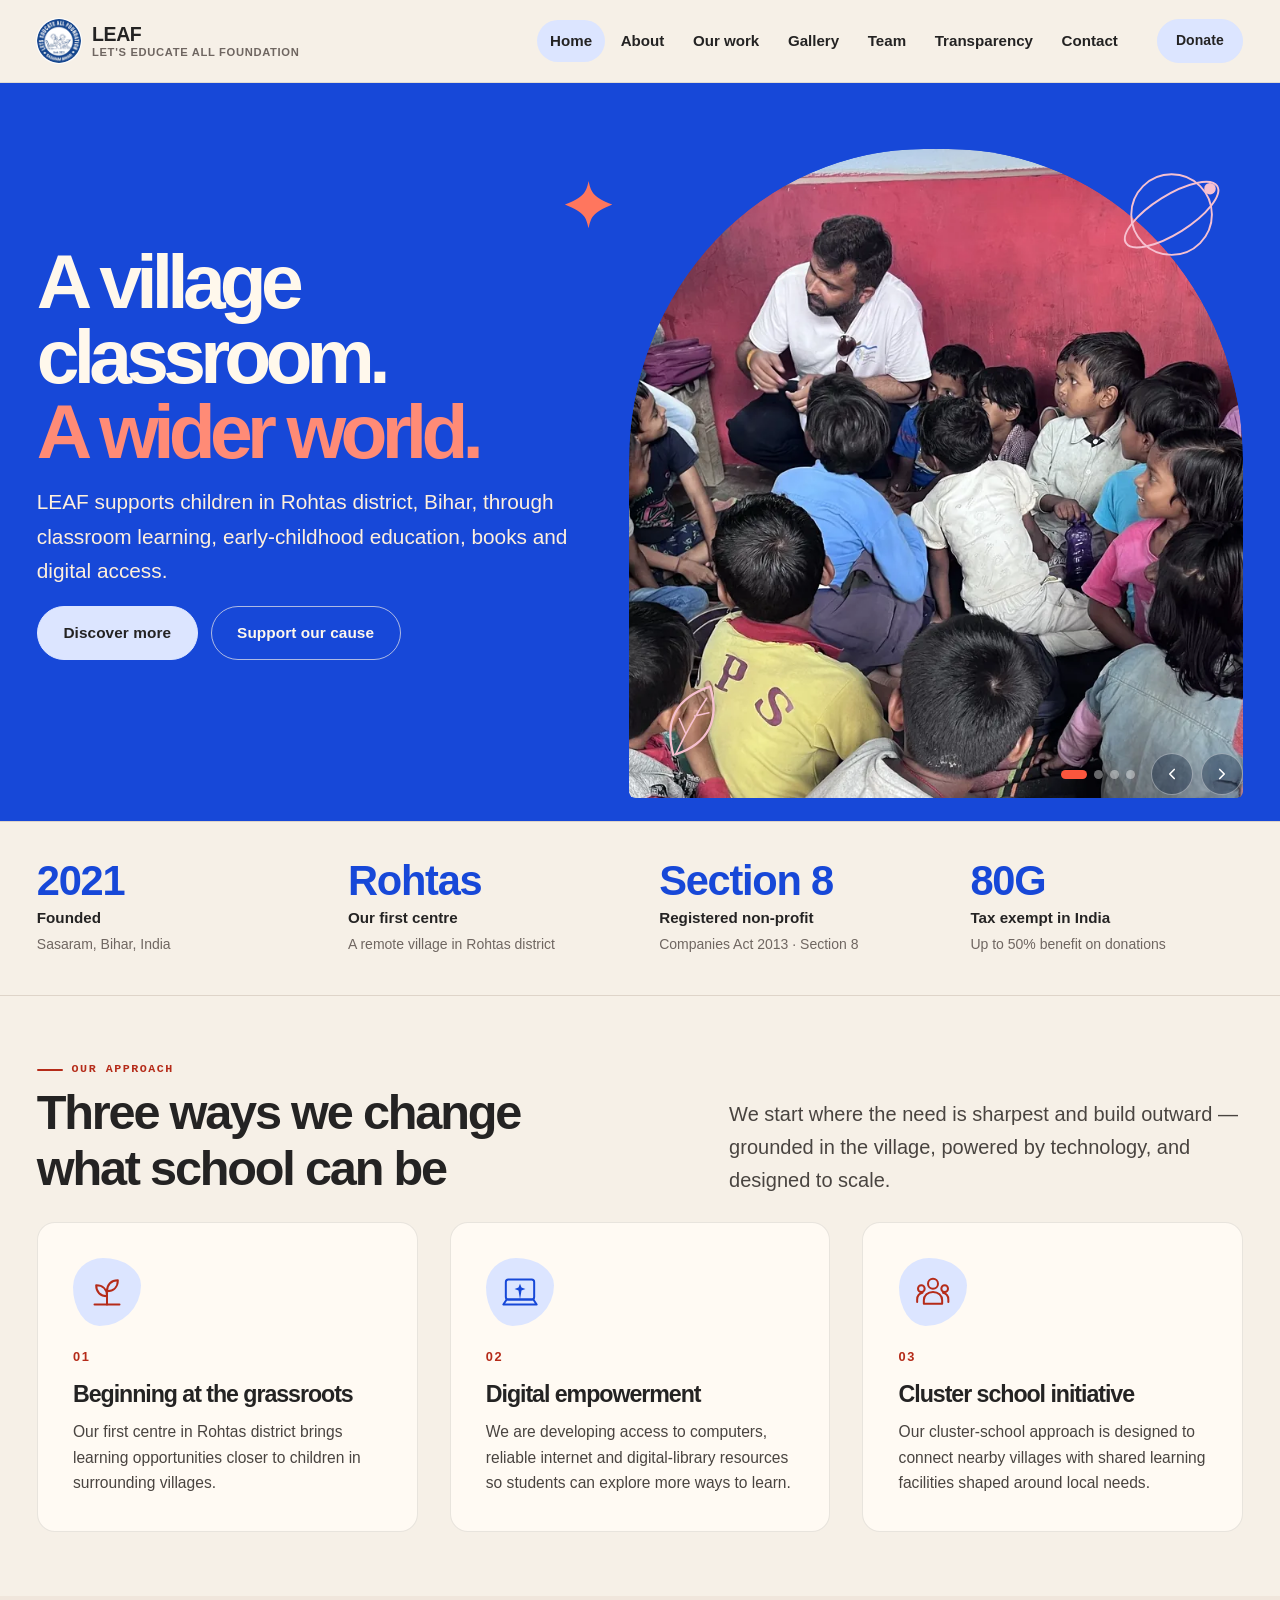
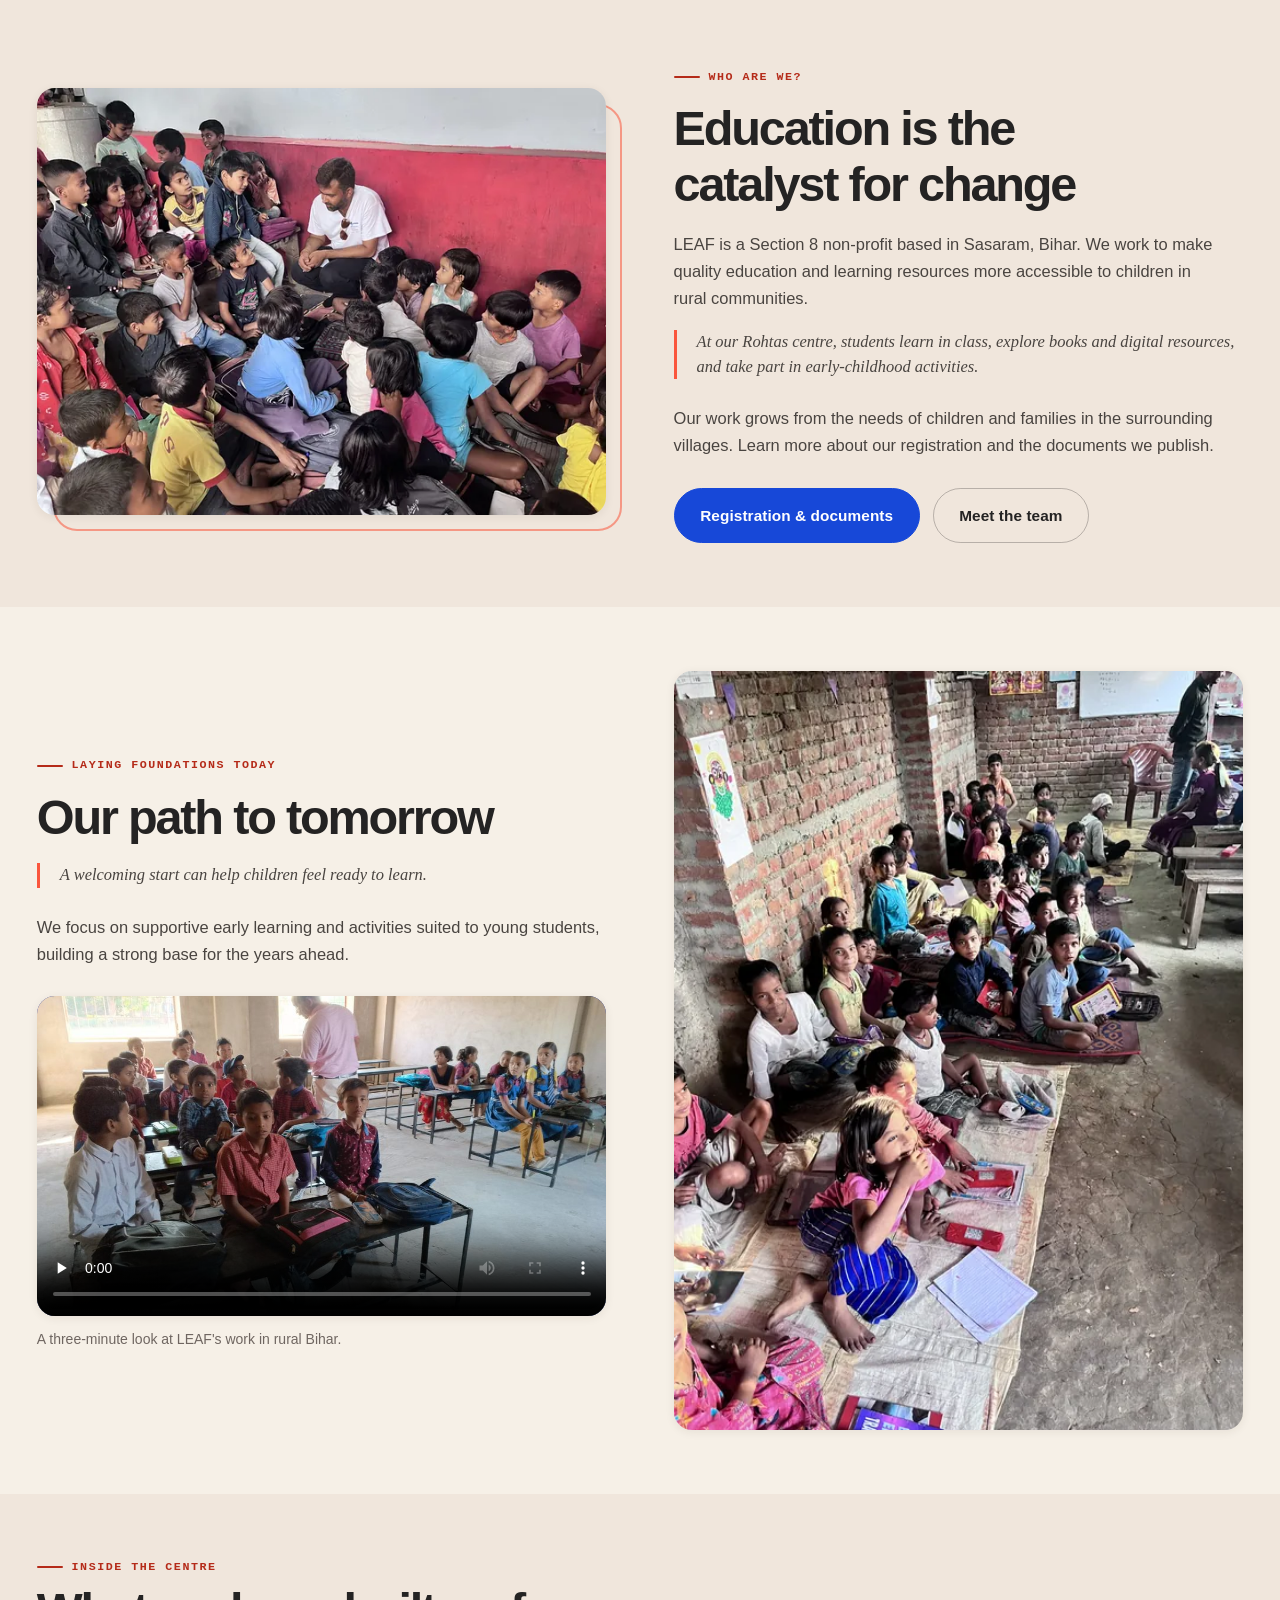
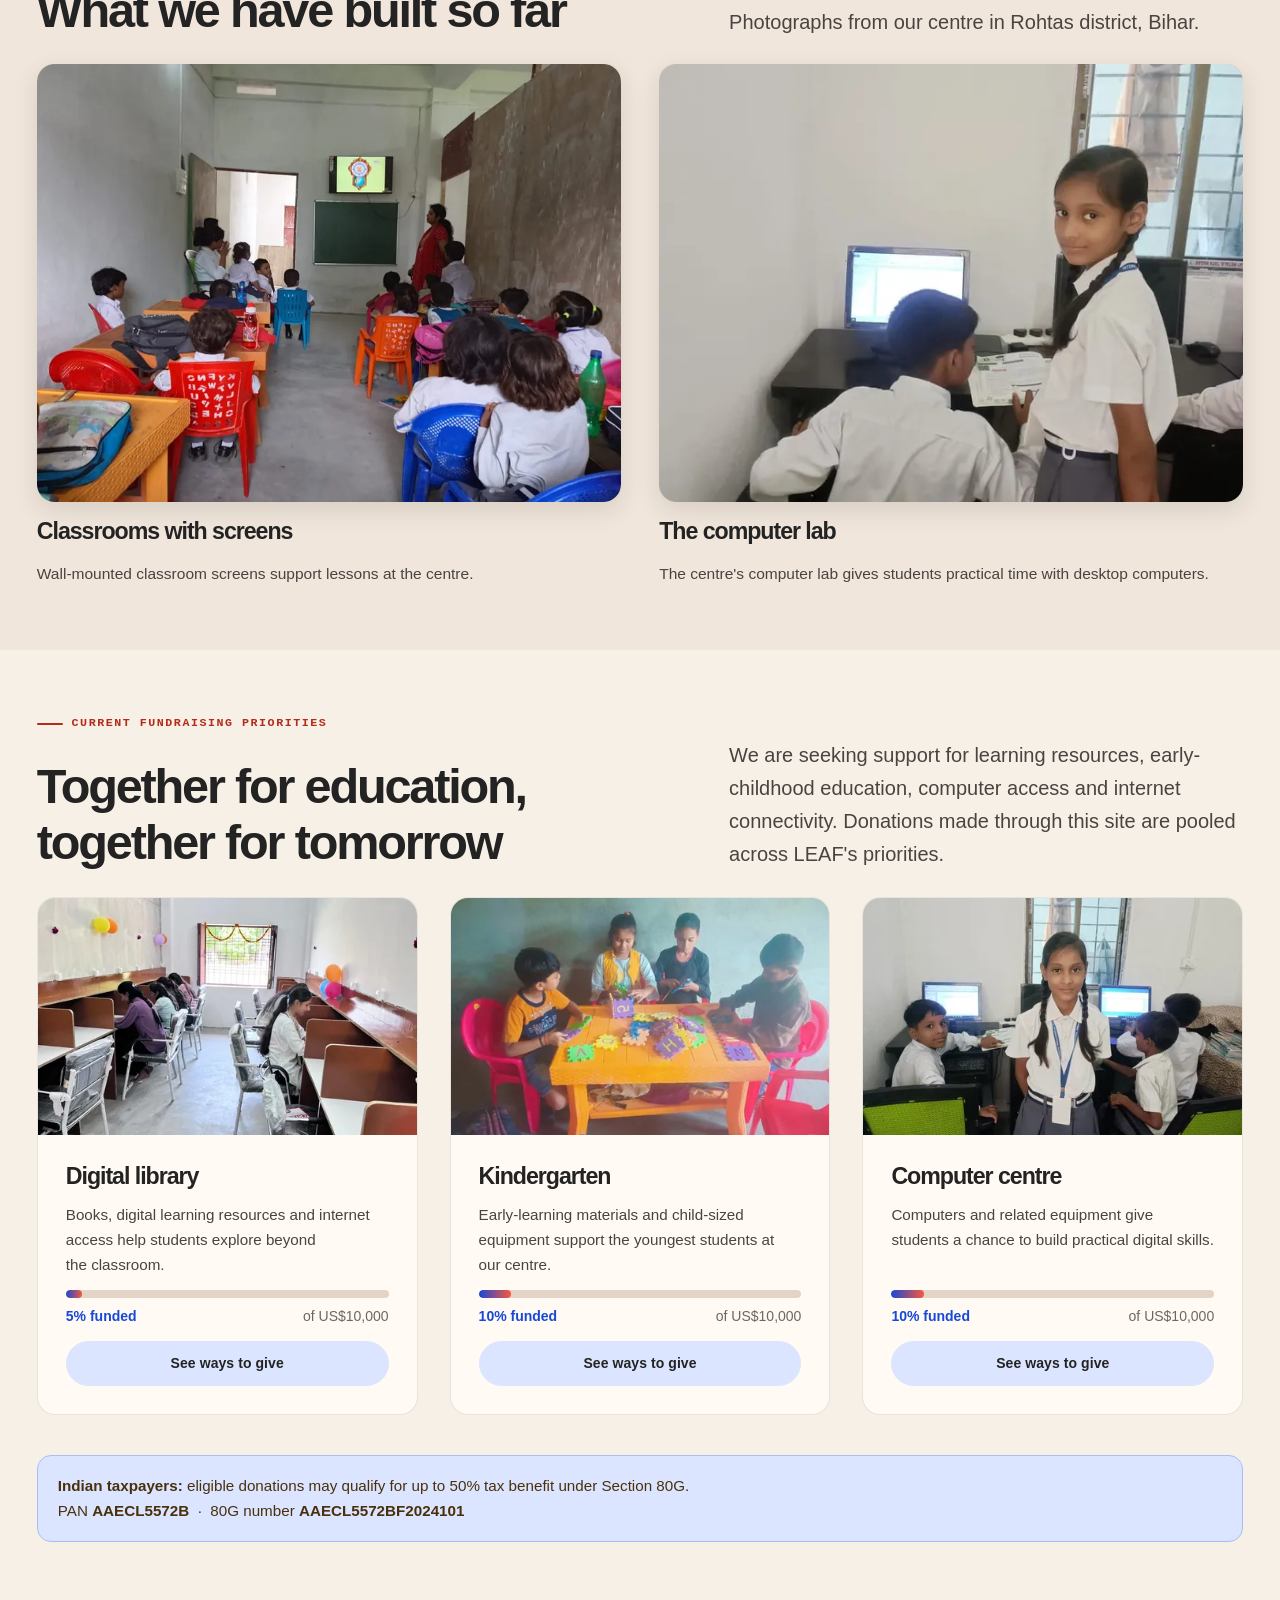
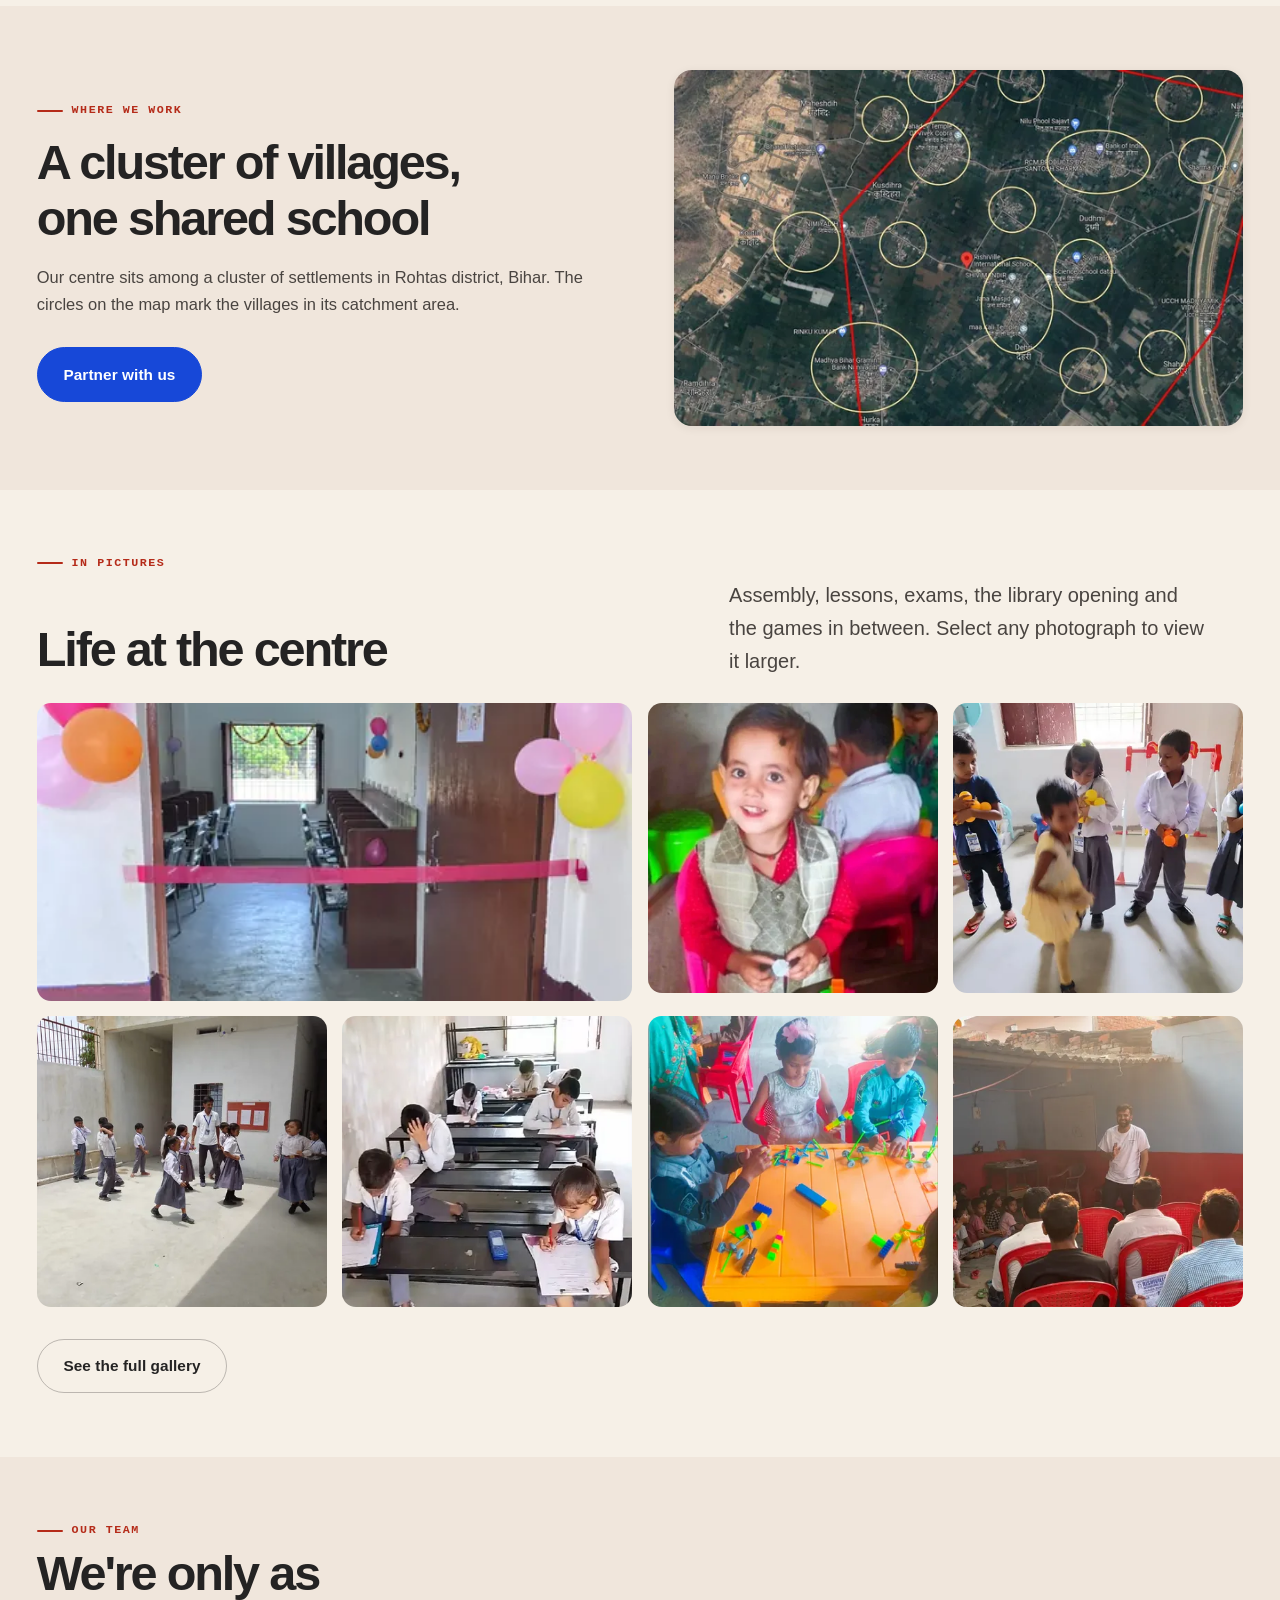
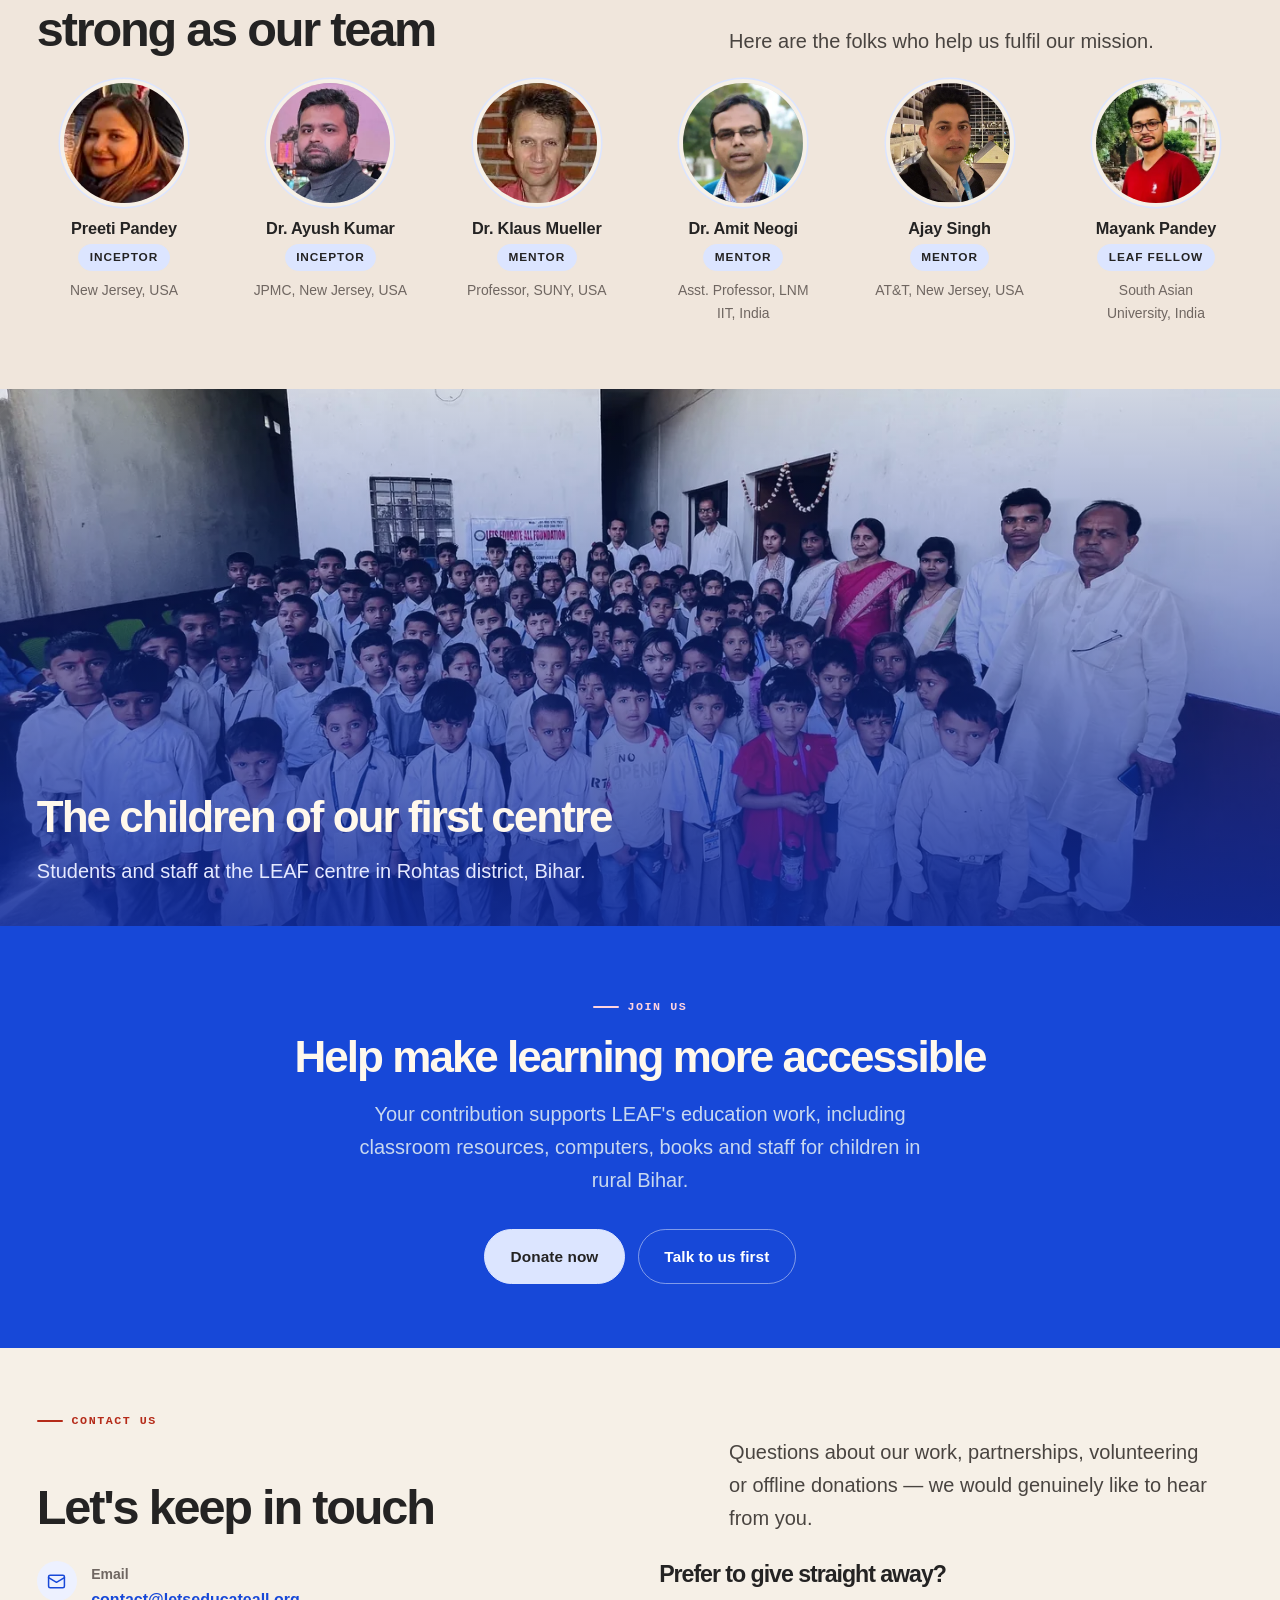
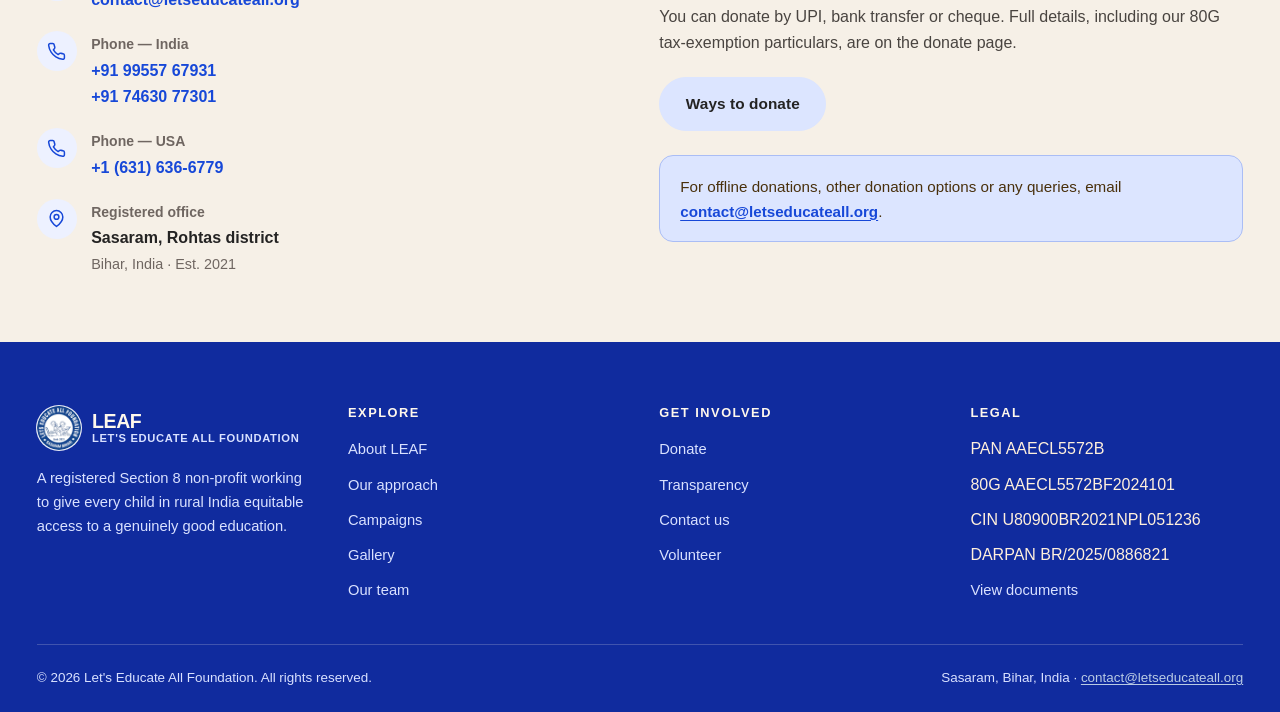
==== index.html @ cbc665af "Publish Human MD-inspired LEAF website Co-authored-by: Copilot <223556219+Copilot@users.noreply.gith" ====
<!DOCTYPE html>
<html lang="en">
<head>
<meta charset="utf-8">
<meta name="viewport" content="width=device-width, initial-scale=1">
<title>LEAF — Let's Educate All Foundation | Rural education in Bihar, India</title>
<meta name="description" content="LEAF supports children in Rohtas district, Bihar, through classroom learning, early-childhood education, books and digital access.">
<link rel="canonical" href="https://www.letseducateall.org/">
<meta name="theme-color" content="#1748d8">

<!-- social -->
<meta property="og:type" content="website">
<meta property="og:site_name" content="Let's Educate All Foundation">
<meta property="og:title" content="LEAF — A village classroom. A wider world.">
<meta property="og:description" content="LEAF supports children in Rohtas district, Bihar, through classroom learning, early-childhood education, books and digital access.">
<meta property="og:url" content="https://www.letseducateall.org/">
<meta property="og:image" content="https://www.letseducateall.org/assets/img/og-cover.jpg">
<meta property="og:image:width" content="1200">
<meta property="og:image:height" content="630">
<meta property="og:image:alt" content="A LEAF volunteer sitting with a circle of village children in a classroom.">
<meta name="twitter:card" content="summary_large_image">
<meta name="twitter:title" content="LEAF — A village classroom. A wider world.">
<meta name="twitter:description" content="LEAF supports children in Rohtas district, Bihar, through classroom learning, early-childhood education, books and digital access.">
<meta name="twitter:image" content="https://www.letseducateall.org/assets/img/og-cover.jpg">

<link rel="icon" href="favicon.ico" sizes="any">
<link rel="apple-touch-icon" href="apple-touch-icon.png">
<link rel="manifest" href="site.webmanifest">
<script>document.documentElement.classList.add("js");</script>
<link rel="stylesheet" href="assets/css/site.css">
<link rel="stylesheet" href="assets/css/human-theme.css">
<link rel="preload" as="image" href="assets/img/hero-listening-1440.webp" imagesrcset="assets/img/hero-listening-960.webp 960w, assets/img/hero-listening-1440.webp 1440w, assets/img/hero-listening-1920.webp 1920w" imagesizes="100vw" fetchpriority="high">
</head>
<body>
<a class="skip-link" href="#main">Skip to main content</a>

<header class="site-header">
  <div class="wrap site-header__inner">
    <a class="brand" href="index.html" aria-label="LEAF — Let's Educate All Foundation, home">
      <picture>
        <source type="image/webp" srcset="assets/img/logo-96.webp">
        <img src="assets/img/logo-96.png" width="44" height="44" alt="">
      </picture>
      <span class="brand__text">
        <span class="brand__mark">LEAF</span>
        <span class="brand__sub">Let's Educate All Foundation</span>
      </span>
    </a>

    <button class="nav-toggle" type="button" aria-expanded="false" aria-controls="primary-nav" aria-label="Open navigation menu"><span></span></button>

    <nav class="nav" id="primary-nav" aria-label="Primary">
      <a href="index.html" aria-current="page">Home</a>
      <a href="index.html#about">About</a>
      <a href="index.html#campaigns">Our work</a>
      <a href="gallery.html">Gallery</a>
      <a href="index.html#team">Team</a>
      <a href="transparency.html">Transparency</a>
      <a href="index.html#contact">Contact</a>
      <a class="btn btn--accent btn--sm" href="donate.html">Donate</a>
    </nav>

    <a class="btn btn--accent btn--sm header-cta" href="donate.html">Donate</a>
  </div>
</header>

<main id="main">

  <!-- ================= HERO ================= -->
  <section class="hero" data-carousel aria-roledescription="carousel" aria-label="LEAF's mission">
    <div class="hero__stage">
      <div class="hero__doodles" aria-hidden="true">
        <svg class="hero__doodle hero__doodle--spark" viewBox="0 0 80 80" fill="none">
          <path d="M40 3c4 19 8 25 37 37-29 12-33 18-37 37C36 58 32 52 3 40 32 28 36 22 40 3Z" fill="currentColor"/>
        </svg>
        <svg class="hero__doodle hero__doodle--orbit" viewBox="0 0 120 120" fill="none">
          <circle cx="60" cy="60" r="42" stroke="currentColor" stroke-width="2"/>
          <ellipse cx="60" cy="60" rx="56" ry="20" transform="rotate(-32 60 60)" stroke="currentColor" stroke-width="2"/>
          <circle cx="100" cy="33" r="6" fill="currentColor"/>
        </svg>
        <svg class="hero__doodle hero__doodle--leaf" viewBox="0 0 100 100" fill="none">
          <path d="M15 82C17 35 43 12 88 12c-1 44-24 70-70 70" stroke="currentColor" stroke-width="3" stroke-linecap="round"/>
          <path d="M18 82c19-20 35-36 61-57M39 61l-2-22m20 3 19 2" stroke="currentColor" stroke-width="2" stroke-linecap="round"/>
        </svg>
      </div>

      <article class="hero__slide" data-active="true" aria-label="1 of 4">
        <picture>
          <source type="image/webp" sizes="100vw" srcset="assets/img/hero-listening-960.webp 960w, assets/img/hero-listening-1440.webp 1440w, assets/img/hero-listening-1920.webp 1920w">
          <img src="assets/img/hero-listening-1440.jpg" srcset="assets/img/hero-listening-960.jpg 960w, assets/img/hero-listening-1440.jpg 1440w, assets/img/hero-listening-1920.jpg 1920w" sizes="100vw" width="1920" height="1080" alt="A LEAF volunteer sits on the floor talking with a large circle of village children in a classroom." fetchpriority="high">
        </picture>
        <div class="wrap hero__copy">
          <h1>A village classroom.<br><em>A wider world.</em></h1>
          <p>LEAF supports children in Rohtas district, Bihar, through classroom learning, early-childhood education, books and digital access.</p>
          <div class="btn-row">
            <a class="btn btn--accent" href="#about">Discover more</a>
            <a class="btn btn--on-dark" href="donate.html">Support our cause</a>
          </div>
        </div>
      </article>

      <article class="hero__slide" aria-label="2 of 4">
        <picture>
          <source type="image/webp" sizes="100vw" srcset="assets/img/hero-classroom-960.webp 960w, assets/img/hero-classroom-1440.webp 1440w">
          <img src="assets/img/hero-classroom-1440.jpg" srcset="assets/img/hero-classroom-960.jpg 960w, assets/img/hero-classroom-1440.jpg 1440w" sizes="100vw" width="1440" height="810" alt="Children in school uniforms seated at benches in a rural classroom while a teacher writes at the front." loading="lazy">
        </picture>
        <div class="wrap hero__copy">
          <h2 class="hero__title">Learn together,<br><em>every day.</em></h2>
          <p>At our centre, students study, read, practise computer skills and learn through play.</p>
          <div class="btn-row">
            <a class="btn btn--accent" href="donate.html">Support us</a>
            <a class="btn btn--on-dark" href="#campaigns">See our work</a>
          </div>
        </div>
      </article>

      <article class="hero__slide" aria-label="3 of 4">
        <picture>
          <source type="image/webp" sizes="100vw" srcset="assets/img/hero-village-960.webp 960w, assets/img/hero-village-1440.webp 1440w, assets/img/hero-village-1920.webp 1920w">
          <img src="assets/img/hero-village-1440.jpg" srcset="assets/img/hero-village-960.jpg 960w, assets/img/hero-village-1440.jpg 1440w, assets/img/hero-village-1920.jpg 1920w" sizes="100vw" width="1920" height="1080" alt="A group of village children on a street raising their hands and smiling during a LEAF outreach visit." loading="lazy">
        </picture>
        <div class="wrap hero__copy">
          <h2 class="hero__title">Education beyond<br><em>the classroom.</em></h2>
          <p>We work in and around our centre in Rohtas, bringing learning opportunities closer to children in nearby villages.</p>
          <div class="btn-row">
            <a class="btn btn--accent" href="#contact">Let's chat</a>
            <a class="btn btn--on-dark" href="transparency.html">Our credentials</a>
          </div>
        </div>
      </article>

      <article class="hero__slide" aria-label="4 of 4">
        <picture>
          <source type="image/webp" sizes="100vw" srcset="assets/img/hero-outreach-960.webp 960w, assets/img/hero-outreach-1440.webp 1440w, assets/img/hero-outreach-1920.webp 1920w">
          <img src="assets/img/hero-outreach-1440.jpg" srcset="assets/img/hero-outreach-960.jpg 960w, assets/img/hero-outreach-1440.jpg 1440w, assets/img/hero-outreach-1920.jpg 1920w" sizes="100vw" width="1920" height="1080" alt="LEAF team members speaking with parents and children gathered in a village lane." loading="lazy">
        </picture>
        <div class="wrap hero__copy">
          <h2 class="hero__title">A stronger start<br><em>begins here.</em></h2>
          <p>From early learning to computer access, our work is rooted in one goal: a good education for children in rural Bihar.</p>
          <div class="btn-row">
            <a class="btn btn--accent" href="donate.html">Contribute</a>
            <a class="btn btn--on-dark" href="#about">Who we are</a>
          </div>
        </div>
      </article>

      <div class="hero__controls">
        <div class="hero__dots" role="tablist" aria-label="Choose slide"></div>
        <button class="hero__arrow" type="button" data-carousel-prev aria-label="Previous slide">
          <svg width="18" height="18" viewBox="0 0 24 24" fill="none" stroke="currentColor" stroke-width="2.2" stroke-linecap="round" stroke-linejoin="round" aria-hidden="true"><path d="M15 18l-6-6 6-6"/></svg>
        </button>
        <button class="hero__arrow" type="button" data-carousel-next aria-label="Next slide">
          <svg width="18" height="18" viewBox="0 0 24 24" fill="none" stroke="currentColor" stroke-width="2.2" stroke-linecap="round" stroke-linejoin="round" aria-hidden="true"><path d="M9 18l6-6-6-6"/></svg>
        </button>
      </div>
    </div>
  </section>

  <!-- ================= IMPACT STRIP ================= -->
  <section class="impact" aria-label="LEAF at a glance">
    <div class="wrap impact__grid">
      <div class="impact__item">
        <span class="impact__num">2021</span>
        <span class="impact__label">Founded</span>
        <span class="impact__note">Sasaram, Bihar, India</span>
      </div>
      <div class="impact__item">
        <span class="impact__num">Rohtas</span>
        <span class="impact__label">Our first centre</span>
        <span class="impact__note">A remote village in Rohtas district</span>
      </div>
      <div class="impact__item">
        <span class="impact__num">Section 8</span>
        <span class="impact__label">Registered non-profit</span>
        <span class="impact__note">Companies Act 2013 · Section 8</span>
      </div>
      <div class="impact__item">
        <span class="impact__num">80G</span>
        <span class="impact__label">Tax exempt in India</span>
        <span class="impact__note">Up to 50% benefit on donations</span>
      </div>
    </div>
  </section>

  <!-- ================= PILLARS ================= -->
  <section class="section" id="approach">
    <div class="wrap">
      <div class="section-head reveal">
        <span class="eyebrow">Our approach</span>
        <h2>Three ways we change what school can be</h2>
        <p>We start where the need is sharpest and build outward — grounded in the village, powered by technology, and designed to scale.</p>
      </div>
      <div class="pillars">
        <article class="pillar reveal">
          <span class="pillar__icon" aria-hidden="true">
            <svg viewBox="0 0 48 48" fill="none"><path d="M24 39V21m0 8c-8 0-13-5-13-13 8 0 13 5 13 13Zm0-6c0-8 5-13 13-13 0 8-5 13-13 13Z" stroke="currentColor" stroke-width="2.4" stroke-linecap="round" stroke-linejoin="round"/><path d="M9 39h30" stroke="currentColor" stroke-width="2.4" stroke-linecap="round"/></svg>
          </span>
          <span class="pillar__n">01</span>
          <h3>Beginning at the grassroots</h3>
          <p>Our first centre in Rohtas district brings learning opportunities closer to children in surrounding villages.</p>
        </article>
        <article class="pillar reveal">
          <span class="pillar__icon pillar__icon--blue" aria-hidden="true">
            <svg viewBox="0 0 48 48" fill="none"><rect x="7" y="9" width="34" height="24" rx="3" stroke="currentColor" stroke-width="2.4"/><path d="M4 39h40l-4-6H8l-4 6Z" stroke="currentColor" stroke-width="2.4" stroke-linejoin="round"/><path d="m24 14 1.8 4.7 4.7 1.8-4.7 1.8L24 33l-1.8-10.7-4.7-1.8 4.7-1.8L24 14Z" fill="currentColor"/></svg>
          </span>
          <span class="pillar__n">02</span>
          <h3>Digital empowerment</h3>
          <p>We are developing access to computers, reliable internet and digital-library resources so students can explore more ways to learn.</p>
        </article>
        <article class="pillar reveal">
          <span class="pillar__icon pillar__icon--coral" aria-hidden="true">
            <svg viewBox="0 0 48 48" fill="none"><circle cx="24" cy="14" r="6" stroke="currentColor" stroke-width="2.4"/><circle cx="10" cy="20" r="4" stroke="currentColor" stroke-width="2.4"/><circle cx="38" cy="20" r="4" stroke="currentColor" stroke-width="2.4"/><path d="M13 38v-4c0-6 4.8-10 11-10s11 4 11 10v4H13Zm-8-2v-3c0-4 2.4-7 6.4-8m31 11v-3c0-4-2.4-7-6.4-8" stroke="currentColor" stroke-width="2.4" stroke-linecap="round" stroke-linejoin="round"/></svg>
          </span>
          <span class="pillar__n">03</span>
          <h3>Cluster school initiative</h3>
          <p>Our cluster-school approach is designed to connect nearby villages with shared learning facilities shaped around local needs.</p>
        </article>
      </div>
    </div>
  </section>

  <!-- ================= ABOUT ================= -->
  <section class="section section--tint" id="about">
    <div class="wrap">
      <div class="split">
        <div class="split__media split__media--framed reveal">
          <picture>
            <source type="image/webp" sizes="(min-width: 900px) 46vw, 92vw" srcset="assets/img/grassroots-640.webp 640w, assets/img/grassroots-960.webp 960w, assets/img/grassroots-1280.webp 1280w">
            <img src="assets/img/grassroots-960.jpg" srcset="assets/img/grassroots-640.jpg 640w, assets/img/grassroots-960.jpg 960w, assets/img/grassroots-1280.jpg 1280w" sizes="(min-width: 900px) 46vw, 92vw" width="1280" height="960" alt="Village children seated closely together on the floor of a LEAF classroom, listening to a volunteer." loading="lazy">
          </picture>
        </div>
        <div class="reveal">
          <span class="eyebrow">Who are we?</span>
          <h2>Education is the catalyst for change</h2>
          <p>LEAF is a Section 8 non-profit based in Sasaram, Bihar. We work to make quality education and learning resources more accessible to children in rural communities.</p>
          <p class="pull">At our Rohtas centre, students learn in class, explore books and digital resources, and take part in early-childhood activities.</p>
          <p>Our work grows from the needs of children and families in the surrounding villages. Learn more about our registration and the documents we publish.</p>
          <div class="btn-row">
            <a class="btn" href="transparency.html">Registration &amp; documents</a>
            <a class="btn btn--ghost" href="#team">Meet the team</a>
          </div>
        </div>
      </div>
    </div>
  </section>

  <!-- ================= FOUNDATIONS / VIDEO ================= -->
  <section class="section" id="foundations">
    <div class="wrap">
      <div class="split split--flip">
        <div class="split__media reveal">
          <picture>
            <source type="image/webp" sizes="(min-width: 900px) 40vw, 92vw" srcset="assets/img/foundations-520.webp 520w, assets/img/foundations-780.webp 780w, assets/img/foundations-1040.webp 1040w">
            <img src="assets/img/foundations-780.jpg" srcset="assets/img/foundations-520.jpg 520w, assets/img/foundations-780.jpg 780w, assets/img/foundations-1040.jpg 1040w" sizes="(min-width: 900px) 40vw, 92vw" width="1040" height="1387" alt="Young children sitting on mats on a bare floor with pencil boxes and notebooks during a lesson." loading="lazy">
          </picture>
        </div>
        <div class="reveal">
          <span class="eyebrow">Laying foundations today</span>
          <h2>Our path to tomorrow</h2>
          <p class="pull">A welcoming start can help children feel ready to learn.</p>
          <p>We focus on supportive early learning and activities suited to young students, building a strong base for the years ahead.</p>
          <div class="video-card" style="margin-top:1.75rem">
            <video controls preload="none" poster="assets/img/hero-classroom-960.jpg" playsinline>
              <source src="assets/video/leaf-story.mp4" type="video/mp4">
              Your browser does not support the video tag. <a href="assets/video/leaf-story.mp4">Download the film (MP4)</a>.
            </video>
          </div>
          <p style="font-size:var(--t-small);color:var(--ink-mute);margin-top:.75rem">A three-minute look at LEAF's work in rural Bihar.</p>
        </div>
      </div>
    </div>
  </section>


  <!-- ================= INSIDE THE CENTRE ================= -->
  <section class="section section--tint" id="inside">
    <div class="wrap">
      <div class="section-head reveal">
        <span class="eyebrow">Inside the centre</span>
        <h2>What we have built so far</h2>
        <p>Photographs from our centre in Rohtas district, Bihar.</p>
      </div>
      <div class="features">
        <article class="feature reveal">
          <div class="feature__media">
            <picture>
              <source type="image/webp" sizes="(min-width: 980px) 46vw, 92vw" srcset="assets/img/smart-classroom-560.webp 560w, assets/img/smart-classroom-840.webp 840w, assets/img/smart-classroom-1120.webp 1120w">
              <img src="assets/img/smart-classroom-840.jpg" srcset="assets/img/smart-classroom-560.jpg 560w, assets/img/smart-classroom-840.jpg 840w, assets/img/smart-classroom-1120.jpg 1120w" sizes="(min-width: 980px) 46vw, 92vw" alt="Children seated on small chairs in a classroom at the LEAF centre, watching a wall-mounted screen." loading="lazy">
            </picture>
          </div>
          <h3>Classrooms with screens</h3>
          <p>Wall-mounted classroom screens support lessons at the centre.</p>
        </article>
        <article class="feature reveal">
          <div class="feature__media">
            <picture>
              <source type="image/webp" sizes="(min-width: 980px) 46vw, 92vw" srcset="assets/img/computer-lab-420.webp 420w, assets/img/computer-lab-640.webp 640w, assets/img/computer-lab-860.webp 860w">
              <img src="assets/img/computer-lab-640.jpg" srcset="assets/img/computer-lab-420.jpg 420w, assets/img/computer-lab-640.jpg 640w, assets/img/computer-lab-860.jpg 860w" sizes="(min-width: 980px) 46vw, 92vw" alt="Students working at desktop computers in the LEAF computer lab." loading="lazy">
            </picture>
          </div>
          <h3>The computer lab</h3>
          <p>The centre's computer lab gives students practical time with desktop computers.</p>
        </article>
      </div>
    </div>
  </section>

  <!-- ================= CAMPAIGNS ================= -->
  <section class="section" id="campaigns">
    <div class="wrap">
      <div class="section-head section-head--center reveal">
        <span class="eyebrow">Current fundraising priorities</span>
        <h2>Together for education, together for tomorrow</h2>
        <p>We are seeking support for learning resources, early-childhood education, computer access and internet connectivity. Donations made through this site are pooled across LEAF's priorities.</p>
      </div>

      <div class="campaigns">
        <article class="campaign reveal">
          <div class="campaign__media">
            <picture>
              <source type="image/webp" sizes="(min-width: 980px) 31vw, 92vw" srcset="assets/img/campaign-library-480.webp 480w, assets/img/campaign-library-720.webp 720w, assets/img/campaign-library-960.webp 960w">
              <img src="assets/img/campaign-library-720.jpg" srcset="assets/img/campaign-library-480.jpg 480w, assets/img/campaign-library-720.jpg 720w, assets/img/campaign-library-960.jpg 960w" sizes="(min-width: 980px) 31vw, 92vw" width="960" height="600" alt="Students reading and studying at benches in the LEAF library reading room." loading="lazy">
            </picture>
          </div>
          <div class="campaign__body">
            <h3>Digital library</h3>
            <p>Books, digital learning resources and internet access help students explore beyond the classroom.</p>
            <div class="meter">
              <div class="meter__track"><div class="meter__fill" data-pct="5"></div></div>
              <div class="meter__row"><span class="meter__pct">5% funded</span><span class="meter__goal">of US$10,000</span></div>
            </div>
            <a class="btn btn--accent btn--sm" href="donate.html">See ways to give</a>
          </div>
        </article>

        <article class="campaign reveal">
          <div class="campaign__media">
            <picture>
              <source type="image/webp" sizes="(min-width: 980px) 31vw, 92vw" srcset="assets/img/campaign-kindergarten-480.webp 480w, assets/img/campaign-kindergarten-720.webp 720w, assets/img/campaign-kindergarten-960.webp 960w">
              <img src="assets/img/campaign-kindergarten-720.jpg" srcset="assets/img/campaign-kindergarten-480.jpg 480w, assets/img/campaign-kindergarten-720.jpg 720w, assets/img/campaign-kindergarten-960.jpg 960w" sizes="(min-width: 980px) 31vw, 92vw" width="960" height="600" alt="Nursery children building with brightly coloured blocks at a low table." loading="lazy">
            </picture>
          </div>
          <div class="campaign__body">
            <h3>Kindergarten</h3>
            <p>Early-learning materials and child-sized equipment support the youngest students at our centre.</p>
            <div class="meter">
              <div class="meter__track"><div class="meter__fill" data-pct="10"></div></div>
              <div class="meter__row"><span class="meter__pct">10% funded</span><span class="meter__goal">of US$10,000</span></div>
            </div>
            <a class="btn btn--accent btn--sm" href="donate.html">See ways to give</a>
          </div>
        </article>

        <article class="campaign reveal">
          <div class="campaign__media">
            <picture>
              <source type="image/webp" sizes="(min-width: 980px) 31vw, 92vw" srcset="assets/img/campaign-computer-480.webp 480w, assets/img/campaign-computer-720.webp 720w, assets/img/campaign-computer-960.webp 960w">
              <img src="assets/img/campaign-computer-720.jpg" srcset="assets/img/campaign-computer-480.jpg 480w, assets/img/campaign-computer-720.jpg 720w, assets/img/campaign-computer-960.jpg 960w" sizes="(min-width: 980px) 31vw, 92vw" width="960" height="600" alt="A schoolgirl working at a desktop computer in the LEAF computer lab, classmates alongside her." loading="lazy">
            </picture>
          </div>
          <div class="campaign__body">
            <h3>Computer centre</h3>
            <p>Computers and related equipment give students a chance to build practical digital skills.</p>
            <div class="meter">
              <div class="meter__track"><div class="meter__fill" data-pct="10"></div></div>
              <div class="meter__row"><span class="meter__pct">10% funded</span><span class="meter__goal">of US$10,000</span></div>
            </div>
            <a class="btn btn--accent btn--sm" href="donate.html">See ways to give</a>
          </div>
        </article>
      </div>

      <div class="notice reveal" style="margin-top:2.5rem">
        <strong>Indian taxpayers:</strong> eligible donations may qualify for up to 50% tax benefit under Section 80G.
        <br>PAN <strong>AAECL5572B</strong> &nbsp;·&nbsp; 80G number <strong>AAECL5572BF2024101</strong>
      </div>
    </div>
  </section>

  <!-- ================= CLUSTER MAP ================= -->
  <section class="section section--tint" id="where">
    <div class="wrap">
      <div class="split">
        <div class="reveal">
          <span class="eyebrow">Where we work</span>
          <h2>A cluster of villages, one shared school</h2>
          <p>Our centre sits among a cluster of settlements in Rohtas district, Bihar. The circles on the map mark the villages in its catchment area.</p>
          <div class="btn-row">
            <a class="btn" href="#contact">Partner with us</a>
          </div>
        </div>
        <div class="split__media reveal">
          <picture>
            <source type="image/webp" sizes="(min-width: 900px) 46vw, 92vw" srcset="assets/img/cluster-map-640.webp 640w, assets/img/cluster-map-960.webp 960w, assets/img/cluster-map-1280.webp 1280w">
            <img src="assets/img/cluster-map-960.jpg" srcset="assets/img/cluster-map-640.jpg 640w, assets/img/cluster-map-960.jpg 960w, assets/img/cluster-map-1280.jpg 1280w" sizes="(min-width: 900px) 46vw, 92vw" width="1280" height="800" alt="Satellite map of the Rohtas district catchment area with surrounding villages circled and the school site marked." loading="lazy">
          </picture>
        </div>
      </div>
    </div>
  </section>


  <!-- ================= GALLERY ================= -->
  <section class="section" id="gallery">
    <div class="wrap">
      <div class="section-head reveal">
        <span class="eyebrow">In pictures</span>
        <h2>Life at the centre</h2>
        <p>Assembly, lessons, exams, the library opening and the games in between. Select any photograph to view it larger.</p>
      </div>
      <div class="gallery reveal">
        <a class="gallery__item gallery__item--wide" href="assets/img/library-opening-860.jpg" target="_blank" rel="noopener">
          <picture>
            <source type="image/webp" sizes="(min-width: 900px) 22vw, (min-width: 560px) 32vw, 47vw" srcset="assets/img/library-opening-420.webp 420w, assets/img/library-opening-640.webp 640w, assets/img/library-opening-860.webp 860w">
            <img src="assets/img/library-opening-640.jpg" srcset="assets/img/library-opening-420.jpg 420w, assets/img/library-opening-640.jpg 640w, assets/img/library-opening-860.jpg 860w" sizes="(min-width: 900px) 22vw, (min-width: 560px) 32vw, 47vw" alt="Ribbon and marigold garlands at the opening of the LEAF library." loading="lazy">
          </picture>
          <span class="gallery__zoom" aria-hidden="true"><svg width="15" height="15" viewBox="0 0 24 24" fill="none" stroke="currentColor" stroke-width="2.2" stroke-linecap="round"><circle cx="11" cy="11" r="7"/><path d="m20 20-3.5-3.5M11 8v6M8 11h6"/></svg></span>
          <figcaption>Opening the library</figcaption>
        </a>
        <a class="gallery__item" href="assets/img/little-learner-420.jpg" target="_blank" rel="noopener">
          <picture>
            <source type="image/webp" sizes="(min-width: 900px) 22vw, (min-width: 560px) 32vw, 47vw" srcset="assets/img/little-learner-420.webp 420w">
            <img src="assets/img/little-learner-420.jpg" srcset="assets/img/little-learner-420.jpg 420w" sizes="(min-width: 900px) 22vw, (min-width: 560px) 32vw, 47vw" alt="A smiling toddler holding a toy block in the nursery." loading="lazy">
          </picture>
          <span class="gallery__zoom" aria-hidden="true"><svg width="15" height="15" viewBox="0 0 24 24" fill="none" stroke="currentColor" stroke-width="2.2" stroke-linecap="round"><circle cx="11" cy="11" r="7"/><path d="m20 20-3.5-3.5M11 8v6M8 11h6"/></svg></span>
          <figcaption>Nursery</figcaption>
        </a>
        <a class="gallery__item" href="assets/img/playtime-860.jpg" target="_blank" rel="noopener">
          <picture>
            <source type="image/webp" sizes="(min-width: 900px) 22vw, (min-width: 560px) 32vw, 47vw" srcset="assets/img/playtime-420.webp 420w, assets/img/playtime-640.webp 640w, assets/img/playtime-860.webp 860w">
            <img src="assets/img/playtime-640.jpg" srcset="assets/img/playtime-420.jpg 420w, assets/img/playtime-640.jpg 640w, assets/img/playtime-860.jpg 860w" sizes="(min-width: 900px) 22vw, (min-width: 560px) 32vw, 47vw" alt="Young children playing on climbing equipment indoors." loading="lazy">
          </picture>
          <span class="gallery__zoom" aria-hidden="true"><svg width="15" height="15" viewBox="0 0 24 24" fill="none" stroke="currentColor" stroke-width="2.2" stroke-linecap="round"><circle cx="11" cy="11" r="7"/><path d="m20 20-3.5-3.5M11 8v6M8 11h6"/></svg></span>
          <figcaption>Playtime</figcaption>
        </a>
        <a class="gallery__item" href="assets/img/assembly-860.jpg" target="_blank" rel="noopener">
          <picture>
            <source type="image/webp" sizes="(min-width: 900px) 22vw, (min-width: 560px) 32vw, 47vw" srcset="assets/img/assembly-420.webp 420w, assets/img/assembly-640.webp 640w, assets/img/assembly-860.webp 860w">
            <img src="assets/img/assembly-640.jpg" srcset="assets/img/assembly-420.jpg 420w, assets/img/assembly-640.jpg 640w, assets/img/assembly-860.jpg 860w" sizes="(min-width: 900px) 22vw, (min-width: 560px) 32vw, 47vw" alt="Students in uniform lining up in the school courtyard." loading="lazy">
          </picture>
          <span class="gallery__zoom" aria-hidden="true"><svg width="15" height="15" viewBox="0 0 24 24" fill="none" stroke="currentColor" stroke-width="2.2" stroke-linecap="round"><circle cx="11" cy="11" r="7"/><path d="m20 20-3.5-3.5M11 8v6M8 11h6"/></svg></span>
          <figcaption>Morning assembly</figcaption>
        </a>
        <a class="gallery__item" href="assets/img/exam-day-860.jpg" target="_blank" rel="noopener">
          <picture>
            <source type="image/webp" sizes="(min-width: 900px) 22vw, (min-width: 560px) 32vw, 47vw" srcset="assets/img/exam-day-420.webp 420w, assets/img/exam-day-640.webp 640w, assets/img/exam-day-860.webp 860w">
            <img src="assets/img/exam-day-640.jpg" srcset="assets/img/exam-day-420.jpg 420w, assets/img/exam-day-640.jpg 640w, assets/img/exam-day-860.jpg 860w" sizes="(min-width: 900px) 22vw, (min-width: 560px) 32vw, 47vw" alt="Children writing exams at long wooden benches." loading="lazy">
          </picture>
          <span class="gallery__zoom" aria-hidden="true"><svg width="15" height="15" viewBox="0 0 24 24" fill="none" stroke="currentColor" stroke-width="2.2" stroke-linecap="round"><circle cx="11" cy="11" r="7"/><path d="m20 20-3.5-3.5M11 8v6M8 11h6"/></svg></span>
          <figcaption>Exam day</figcaption>
        </a>
        <a class="gallery__item" href="assets/img/nursery-blocks-860.jpg" target="_blank" rel="noopener">
          <picture>
            <source type="image/webp" sizes="(min-width: 900px) 22vw, (min-width: 560px) 32vw, 47vw" srcset="assets/img/nursery-blocks-420.webp 420w, assets/img/nursery-blocks-640.webp 640w, assets/img/nursery-blocks-860.webp 860w">
            <img src="assets/img/nursery-blocks-640.jpg" srcset="assets/img/nursery-blocks-420.jpg 420w, assets/img/nursery-blocks-640.jpg 640w, assets/img/nursery-blocks-860.jpg 860w" sizes="(min-width: 900px) 22vw, (min-width: 560px) 32vw, 47vw" alt="Nursery children building with coloured blocks around a table." loading="lazy">
          </picture>
          <span class="gallery__zoom" aria-hidden="true"><svg width="15" height="15" viewBox="0 0 24 24" fill="none" stroke="currentColor" stroke-width="2.2" stroke-linecap="round"><circle cx="11" cy="11" r="7"/><path d="m20 20-3.5-3.5M11 8v6M8 11h6"/></svg></span>
          <figcaption>Learning through play</figcaption>
        </a>
        <a class="gallery__item" href="assets/img/village-sabha-640.jpg" target="_blank" rel="noopener">
          <picture>
            <source type="image/webp" sizes="(min-width: 900px) 22vw, (min-width: 560px) 32vw, 47vw" srcset="assets/img/village-sabha-420.webp 420w, assets/img/village-sabha-640.webp 640w">
            <img src="assets/img/village-sabha-640.jpg" srcset="assets/img/village-sabha-420.jpg 420w, assets/img/village-sabha-640.jpg 640w" sizes="(min-width: 900px) 22vw, (min-width: 560px) 32vw, 47vw" alt="A LEAF volunteer addressing seated villagers at a community meeting." loading="lazy">
          </picture>
          <span class="gallery__zoom" aria-hidden="true"><svg width="15" height="15" viewBox="0 0 24 24" fill="none" stroke="currentColor" stroke-width="2.2" stroke-linecap="round"><circle cx="11" cy="11" r="7"/><path d="m20 20-3.5-3.5M11 8v6M8 11h6"/></svg></span>
          <figcaption>Village meeting</figcaption>
        </a>
      </div>
      <div class="btn-row" style="margin-top:2rem">
        <a class="btn btn--ghost" href="gallery.html">See the full gallery</a>
      </div>
    </div>
  </section>

  <!-- ================= TEAM ================= -->
  <section class="section section--tint" id="team">
    <div class="wrap">
      <div class="section-head section-head--center reveal">
        <span class="eyebrow">Our team</span>
        <h2>We're only as strong as our team</h2>
        <p>Here are the folks who help us fulfil our mission.</p>
      </div>
      <ul class="team reveal">
        <li class="member">
          <div class="member__photo">
            <picture><source type="image/webp" srcset="assets/img/team-preeti-127.webp"><img src="assets/img/team-preeti-127.jpg" width="127" height="127" alt="Preeti Pandey" loading="lazy"></picture>
          </div>
          <h3>Preeti Pandey</h3>
          <span class="member__role">Inceptor</span>
          <p class="member__where">New Jersey, USA</p>
        </li>
        <li class="member">
          <div class="member__photo">
            <picture><source type="image/webp" srcset="assets/img/team-ayush-280.webp"><img src="assets/img/team-ayush-280.jpg" width="280" height="280" alt="Dr. Ayush Kumar" loading="lazy"></picture>
          </div>
          <h3>Dr. Ayush Kumar</h3>
          <span class="member__role">Inceptor</span>
          <p class="member__where">JPMC, New Jersey, USA</p>
        </li>
        <li class="member">
          <div class="member__photo">
            <picture><source type="image/webp" srcset="assets/img/team-klaus-128.webp"><img src="assets/img/team-klaus-128.jpg" width="128" height="128" alt="Dr. Klaus Mueller" loading="lazy"></picture>
          </div>
          <h3>Dr. Klaus Mueller</h3>
          <span class="member__role">Mentor</span>
          <p class="member__where">Professor, SUNY, USA</p>
        </li>
        <li class="member">
          <div class="member__photo">
            <picture><source type="image/webp" srcset="assets/img/team-neogi-280.webp"><img src="assets/img/team-neogi-280.jpg" width="280" height="280" alt="Dr. Amit Neogi" loading="lazy"></picture>
          </div>
          <h3>Dr. Amit Neogi</h3>
          <span class="member__role">Mentor</span>
          <p class="member__where">Asst. Professor, LNM IIT, India</p>
        </li>
        <li class="member">
          <div class="member__photo">
            <picture><source type="image/webp" srcset="assets/img/team-ajay-280.webp 280w, assets/img/team-ajay-420.webp 420w"><img src="assets/img/team-ajay-280.jpg" srcset="assets/img/team-ajay-280.jpg 280w, assets/img/team-ajay-420.jpg 420w" sizes="150px" width="280" height="280" alt="Ajay Singh" loading="lazy"></picture>
          </div>
          <h3>Ajay Singh</h3>
          <span class="member__role">Mentor</span>
          <p class="member__where">AT&amp;T, New Jersey, USA</p>
        </li>
        <li class="member">
          <div class="member__photo">
            <picture><source type="image/webp" srcset="assets/img/team-mayank-280.webp"><img src="assets/img/team-mayank-280.jpg" width="280" height="280" alt="Mayank Pandey" loading="lazy"></picture>
          </div>
          <h3>Mayank Pandey</h3>
          <span class="member__role">LEAF Fellow</span>
          <p class="member__where">South Asian University, India</p>
        </li>
      </ul>
    </div>
  </section>


  <!-- ================= GROUP PHOTO BAND ================= -->
  <section class="band" aria-label="The children of our first centre">
    <div class="band__media">
      <picture>
        <source type="image/webp" sizes="100vw" srcset="assets/img/group-photo-960.webp 960w, assets/img/group-photo-1440.webp 1440w, assets/img/group-photo-1920.webp 1920w">
        <img src="assets/img/group-photo-1440.jpg" srcset="assets/img/group-photo-960.jpg 960w, assets/img/group-photo-1440.jpg 1440w, assets/img/group-photo-1920.jpg 1920w" sizes="100vw" width="1920" height="823" alt="The full student body and staff of the LEAF centre gathered for a group photograph beneath a Let's Educate All Foundation banner." loading="lazy">
      </picture>
    </div>
    <div class="wrap band__copy">
      <h2>The children of our first centre</h2>
      <p>Students and staff at the LEAF centre in Rohtas district, Bihar.</p>
    </div>
  </section>

  <!-- ================= CTA ================= -->
  <section class="section section--navy">
    <div class="wrap cta-band reveal">
      <span class="eyebrow">Join us</span>
      <h2>Help make learning more accessible</h2>
      <p>Your contribution supports LEAF's education work, including classroom resources, computers, books and staff for children in rural Bihar.</p>
      <div class="btn-row">
        <a class="btn btn--accent" href="donate.html">Donate now</a>
        <a class="btn btn--on-dark" href="#contact">Talk to us first</a>
      </div>
    </div>
  </section>

  <!-- ================= CONTACT ================= -->
  <section class="section" id="contact">
    <div class="wrap">
      <div class="section-head reveal">
        <span class="eyebrow">Contact us</span>
        <h2>Let's keep in touch</h2>
        <p>Questions about our work, partnerships, volunteering or offline donations — we would genuinely like to hear from you.</p>
      </div>
      <div class="contact-grid">
        <div class="contact-list reveal">
          <div class="contact-item">
            <span class="contact-item__icon" aria-hidden="true">
              <svg width="19" height="19" viewBox="0 0 24 24" fill="none" stroke="currentColor" stroke-width="1.9" stroke-linecap="round" stroke-linejoin="round"><rect x="2" y="4" width="20" height="16" rx="2"/><path d="m2 7 10 6 10-6"/></svg>
            </span>
            <span>
              <span class="contact-item__label">Email</span><br>
              <a href="mailto:contact@letseducateall.org">contact@letseducateall.org</a>
            </span>
          </div>
          <div class="contact-item">
            <span class="contact-item__icon" aria-hidden="true">
              <svg width="19" height="19" viewBox="0 0 24 24" fill="none" stroke="currentColor" stroke-width="1.9" stroke-linecap="round" stroke-linejoin="round"><path d="M22 16.9v3a2 2 0 0 1-2.2 2 19.8 19.8 0 0 1-8.6-3.1 19.5 19.5 0 0 1-6-6A19.8 19.8 0 0 1 2.1 4.2 2 2 0 0 1 4.1 2h3a2 2 0 0 1 2 1.7c.1.9.4 1.8.7 2.7a2 2 0 0 1-.5 2.1L8.1 9.9a16 16 0 0 0 6 6l1.4-1.2a2 2 0 0 1 2.1-.5c.9.3 1.8.6 2.7.7a2 2 0 0 1 1.7 2Z"/></svg>
            </span>
            <span>
              <span class="contact-item__label">Phone — India</span><br>
              <a href="tel:+919955767931">+91 99557 67931</a><br>
              <a href="tel:+917463077301">+91 74630 77301</a>
            </span>
          </div>
          <div class="contact-item">
            <span class="contact-item__icon" aria-hidden="true">
              <svg width="19" height="19" viewBox="0 0 24 24" fill="none" stroke="currentColor" stroke-width="1.9" stroke-linecap="round" stroke-linejoin="round"><path d="M22 16.9v3a2 2 0 0 1-2.2 2 19.8 19.8 0 0 1-8.6-3.1 19.5 19.5 0 0 1-6-6A19.8 19.8 0 0 1 2.1 4.2 2 2 0 0 1 4.1 2h3a2 2 0 0 1 2 1.7c.1.9.4 1.8.7 2.7a2 2 0 0 1-.5 2.1L8.1 9.9a16 16 0 0 0 6 6l1.4-1.2a2 2 0 0 1 2.1-.5c.9.3 1.8.6 2.7.7a2 2 0 0 1 1.7 2Z"/></svg>
            </span>
            <span>
              <span class="contact-item__label">Phone — USA</span><br>
              <a href="tel:+16316366779">+1 (631) 636-6779</a>
            </span>
          </div>
          <div class="contact-item">
            <span class="contact-item__icon" aria-hidden="true">
              <svg width="19" height="19" viewBox="0 0 24 24" fill="none" stroke="currentColor" stroke-width="1.9" stroke-linecap="round" stroke-linejoin="round"><path d="M20 10c0 6-8 12-8 12s-8-6-8-12a8 8 0 0 1 16 0Z"/><circle cx="12" cy="10" r="3"/></svg>
            </span>
            <span>
              <span class="contact-item__label">Registered office</span><br>
              <strong>Sasaram, Rohtas district</strong><br>
              <span style="color:var(--ink-mute);font-size:.9rem">Bihar, India · Est. 2021</span>
            </span>
          </div>
        </div>

        <div class="reveal">
          <h3 style="font-size:var(--t-h3);margin-bottom:1rem">Prefer to give straight away?</h3>
          <p style="color:var(--ink-soft);margin-bottom:1.25rem">You can donate by UPI, bank transfer or cheque. Full details, including our 80G tax-exemption particulars, are on the donate page.</p>
          <div class="btn-row"><a class="btn btn--accent" href="donate.html">Ways to donate</a></div>
          <div class="notice" style="margin-top:1.5rem">
            For offline donations, other donation options or any queries, email
            <a href="mailto:contact@letseducateall.org"><strong>contact@letseducateall.org</strong></a>.
          </div>
        </div>
      </div>
    </div>
  </section>

</main>

<footer class="site-footer">
  <div class="wrap">
    <div class="footer-grid">
      <div>
        <a class="brand" href="index.html">
          <picture>
            <source type="image/webp" srcset="assets/img/logo-96.webp">
            <img src="assets/img/logo-96.png" width="44" height="44" alt="">
          </picture>
          <span class="brand__text">
            <span class="brand__mark">LEAF</span>
            <span class="brand__sub">Let's Educate All Foundation</span>
          </span>
        </a>
        <p>A registered Section 8 non-profit working to give every child in rural India equitable access to a genuinely good education.</p>
      </div>
      <div class="footer-col">
        <h3>Explore</h3>
        <ul>
          <li><a href="index.html#about">About LEAF</a></li>
          <li><a href="index.html#approach">Our approach</a></li>
          <li><a href="index.html#campaigns">Campaigns</a></li>
          <li><a href="gallery.html">Gallery</a></li>
          <li><a href="index.html#team">Our team</a></li>
        </ul>
      </div>
      <div class="footer-col">
        <h3>Get involved</h3>
        <ul>
          <li><a href="donate.html">Donate</a></li>
          <li><a href="transparency.html">Transparency</a></li>
          <li><a href="index.html#contact">Contact us</a></li>
          <li><a href="mailto:contact@letseducateall.org">Volunteer</a></li>
        </ul>
      </div>
      <div class="footer-col">
        <h3>Legal</h3>
        <ul>
          <li>PAN AAECL5572B</li>
          <li>80G AAECL5572BF2024101</li>
          <li>CIN U80900BR2021NPL051236</li>
          <li>DARPAN BR/2025/0886821</li>
          <li><a href="transparency.html">View documents</a></li>
        </ul>
      </div>
    </div>
    <div class="footer-bottom">
      <span>&copy; <span data-year>2026</span> Let's Educate All Foundation. All rights reserved.</span>
      <span>Sasaram, Bihar, India · <a href="mailto:contact@letseducateall.org" style="color:#b9cbe4">contact@letseducateall.org</a></span>
    </div>
  </div>
</footer>

<script src="assets/js/site.js" defer></script>
<script type="application/ld+json">
{
  "@context": "https://schema.org",
  "@type": "NGO",
  "name": "Let's Educate All Foundation",
  "alternateName": "LEAF",
  "url": "https://www.letseducateall.org/",
  "logo": "https://www.letseducateall.org/assets/img/logo-384.png",
  "image": "https://www.letseducateall.org/assets/img/og-cover.jpg",
  "foundingDate": "2021",
  "description": "Let's Educate All Foundation (LEAF) builds schools, digital libraries and computer centres for children in rural Bihar, India.",
  "email": "contact@letseducateall.org",
  "telephone": "+91-9955767931",
  "address": {
    "@type": "PostalAddress",
    "addressLocality": "Sasaram",
    "addressRegion": "Bihar",
    "addressCountry": "IN"
  },
  "areaServed": { "@type": "AdministrativeArea", "name": "Rohtas district, Bihar, India" },
  "keywords": "rural education, Bihar, India, digital library, computer centre, kindergarten",
  "identifier": [
    { "@type": "PropertyValue", "name": "PAN", "value": "AAECL5572B" },
    { "@type": "PropertyValue", "name": "80G", "value": "AAECL5572BF2024101" },
    { "@type": "PropertyValue", "name": "CIN", "value": "U80900BR2021NPL051236" },
    { "@type": "PropertyValue", "name": "NGO DARPAN ID", "value": "BR/2025/0886821" }
  ]
}
</script>
</body>
</html>
---- assets/css/site.css ----
/* =========================================================================
   LEAF — Let's Educate All Foundation
   Design system + site styles. No framework, no build step.
   Brand navy sampled from the foundation seal (#12448d).
   ========================================================================= */

/* ---------- tokens ---------- */
:root {
  /* brand */
  --navy-900: #071a38;
  --navy-800: #0b2650;
  --navy-700: #0d3470;
  --navy-600: #12448d;   /* primary — from the seal */
  --navy-500: #1d59ad;
  --navy-200: #b9cfee;
  --navy-100: #e4edfa;
  --navy-050: #f2f7fd;

  --saffron-600: #c97a06;
  --saffron-500: #e8940c;
  --saffron-400: #f5a524;
  --saffron-100: #fdf0d8;

  --teal-600: #0f766e;
  --rose-600: #b0335a;

  /* neutrals */
  --ink:      #12171f;
  --ink-soft: #3d4654;
  --ink-mute: #626e80;
  --line:     #e3e8ef;
  --line-soft:#eef2f7;
  --surface:  #ffffff;
  --surface-2:#f7f9fc;
  --surface-3:#eef3f9;

  /* type — fluid, no webfont request */
  --sans: ui-sans-serif, system-ui, -apple-system, "Segoe UI", Roboto,
          "Helvetica Neue", Arial, "Noto Sans", sans-serif;
  --serif: ui-serif, Georgia, Cambria, "Times New Roman", serif;

  --t-hero:  clamp(2.25rem, 1.35rem + 3.9vw, 4.25rem);
  --t-h2:    clamp(1.75rem, 1.25rem + 2.1vw, 2.75rem);
  --t-h3:    clamp(1.2rem, 1.05rem + 0.6vw, 1.45rem);
  --t-lead:  clamp(1.05rem, 0.99rem + 0.35vw, 1.25rem);
  --t-body:  1rem;
  --t-small: 0.875rem;
  --t-eyebrow: 0.78rem;

  /* space + shape */
  --gut: clamp(1.15rem, 0.7rem + 2vw, 2.5rem);
  --section-y: clamp(3.5rem, 2rem + 6vw, 7rem);
  --wrap: 1180px;
  --r-sm: 8px;
  --r-md: 14px;
  --r-lg: 22px;
  --r-pill: 999px;

  --shadow-1: 0 1px 2px rgba(9, 25, 51, .06), 0 2px 8px rgba(9, 25, 51, .05);
  --shadow-2: 0 4px 12px rgba(9, 25, 51, .08), 0 14px 32px rgba(9, 25, 51, .09);
  --shadow-3: 0 10px 28px rgba(9, 25, 51, .12), 0 28px 64px rgba(9, 25, 51, .14);

  --ease: cubic-bezier(.22, .61, .36, 1);
}

@media (prefers-color-scheme: dark) {
  :root {
    --ink:      #e8edf5;
    --ink-soft: #b3bed0;
    --ink-mute: #8a97ab;
    --line:     #22304a;
    --line-soft:#1b2740;
    --surface:  #0b1220;
    --surface-2:#0f172a;
    --surface-3:#141f36;
    --navy-050: #101a2e;
    --navy-100: #16233c;
    --navy-200: #2d4a7a;
    --saffron-600: #f5a524;
    --shadow-1: 0 1px 2px rgba(0,0,0,.4);
    --shadow-2: 0 4px 12px rgba(0,0,0,.45);
    --shadow-3: 0 10px 28px rgba(0,0,0,.5);
  }
}

/* ---------- reset ---------- */
*, *::before, *::after { box-sizing: border-box; }
* { margin: 0; }
html { -webkit-text-size-adjust: 100%; }
html:focus-within { scroll-behavior: smooth; }
@media (prefers-reduced-motion: reduce) {
  html:focus-within { scroll-behavior: auto; }
  *, *::before, *::after {
    animation-duration: .01ms !important; animation-iteration-count: 1 !important;
    transition-duration: .01ms !important; scroll-behavior: auto !important;
  }
}
body {
  font-family: var(--sans);
  font-size: var(--t-body);
  line-height: 1.65;
  color: var(--ink);
  background: var(--surface);
  -webkit-font-smoothing: antialiased;
  text-rendering: optimizeLegibility;
  overflow-x: hidden;
}
img, picture, video, svg { display: block; max-width: 100%; }
img { height: auto; }
button, input, textarea, select { font: inherit; color: inherit; }
h1, h2, h3, h4 { line-height: 1.15; font-weight: 700; letter-spacing: -.018em; text-wrap: balance; }
p { text-wrap: pretty; }
a { color: var(--navy-600); text-underline-offset: .18em; }
@media (prefers-color-scheme: dark) { a { color: #7fb0f0; } }
ul[class] { list-style: none; padding: 0; }

:where(a, button, [tabindex], input, textarea, summary):focus-visible {
  outline: 3px solid var(--saffron-400);
  outline-offset: 3px;
  border-radius: 4px;
}

.skip-link {
  position: absolute; left: 50%; top: 0; transform: translate(-50%, -120%);
  z-index: 200; background: var(--navy-600); color: #fff;
  padding: .7rem 1.25rem; border-radius: 0 0 var(--r-sm) var(--r-sm);
  font-weight: 600; text-decoration: none; transition: transform .18s var(--ease);
}
.skip-link:focus { transform: translate(-50%, 0); }

.sr-only {
  position: absolute; width: 1px; height: 1px; padding: 0; margin: -1px;
  overflow: hidden; clip: rect(0 0 0 0); white-space: nowrap; border: 0;
}

/* ---------- layout ---------- */
.wrap { width: min(100% - (var(--gut) * 2), var(--wrap)); margin-inline: auto; }
.wrap--narrow { width: min(100% - (var(--gut) * 2), 760px); margin-inline: auto; }
.section { padding-block: var(--section-y); }
.section--tint { background: var(--surface-2); }
.section--navy {
  background:
    radial-gradient(1100px 600px at 12% -10%, rgba(245,165,36,.16), transparent 60%),
    linear-gradient(165deg, var(--navy-700), var(--navy-900));
  color: #eaf1fb;
}
.section--navy h2, .section--navy h3 { color: #fff; }

.eyebrow {
  display: inline-flex; align-items: center; gap: .55rem;
  font-size: var(--t-eyebrow); font-weight: 700; letter-spacing: .14em;
  text-transform: uppercase; color: var(--saffron-600); margin-bottom: .9rem;
}
.eyebrow::before {
  content: ""; width: 26px; height: 2px; background: currentColor; border-radius: 2px;
}
.section--navy .eyebrow { color: var(--saffron-400); }

.section-head { max-width: 62ch; margin-bottom: clamp(2rem, 1rem + 3vw, 3.5rem); }
.section-head h2 { font-size: var(--t-h2); }
.section-head p { font-size: var(--t-lead); color: var(--ink-soft); margin-top: 1rem; }
.section--navy .section-head p { color: #c2d4ee; }
.section-head--center { margin-inline: auto; text-align: center; }
.section-head--center .eyebrow { justify-content: center; }

/* ---------- buttons ---------- */
.btn {
  --btn-bg: var(--navy-600); --btn-fg: #fff; --btn-bd: var(--navy-600);
  display: inline-flex; align-items: center; justify-content: center; gap: .55rem;
  padding: .85rem 1.6rem; border: 1.5px solid var(--btn-bd); border-radius: var(--r-pill);
  background: var(--btn-bg); color: var(--btn-fg);
  font-weight: 650; font-size: .96rem; letter-spacing: .005em;
  text-decoration: none; cursor: pointer; white-space: nowrap;
  transition: transform .16s var(--ease), box-shadow .16s var(--ease), background .16s var(--ease);
}
.btn:hover { transform: translateY(-2px); box-shadow: var(--shadow-2); }
.btn:active { transform: translateY(0); }
.btn--accent {
  --btn-bg: var(--saffron-400); --btn-bd: var(--saffron-400); --btn-fg: #2a1a02;
}
.btn--accent:hover { --btn-bg: var(--saffron-500); --btn-bd: var(--saffron-500); }
.btn--ghost { --btn-bg: transparent; --btn-fg: var(--navy-600); --btn-bd: var(--navy-200); }
.btn--ghost:hover { --btn-bg: var(--navy-050); }
@media (prefers-color-scheme: dark) {
  /* navy-on-navy is unreadable once the page background goes dark */
  .btn--ghost { --btn-fg: #a9c8f2; --btn-bd: #3b5680; }
  .btn--ghost:hover { --btn-bg: rgba(169,200,242,.12); --btn-bd: #a9c8f2; }
}
.btn--on-dark { --btn-bg: transparent; --btn-fg: #fff; --btn-bd: rgba(255,255,255,.45); }
.btn--on-dark:hover { --btn-bg: rgba(255,255,255,.12); --btn-bd: #fff; }
.btn--sm { padding: .6rem 1.15rem; font-size: .875rem; }
.btn-row { display: flex; flex-wrap: wrap; gap: .8rem; }

/* ---------- header ---------- */
.site-header {
  position: sticky; top: 0; z-index: 100;
  background: color-mix(in srgb, var(--surface) 82%, transparent);
  backdrop-filter: saturate(1.6) blur(14px);
  -webkit-backdrop-filter: saturate(1.6) blur(14px);
  border-bottom: 1px solid transparent;
  transition: border-color .2s var(--ease), box-shadow .2s var(--ease);
}
.site-header[data-stuck="true"] { border-bottom-color: var(--line); box-shadow: var(--shadow-1); }
.site-header__inner {
  display: flex; align-items: center; gap: 1rem;
  min-height: 72px;
}
.brand { display: flex; align-items: center; gap: .7rem; text-decoration: none; color: inherit; margin-right: auto; }
/* the seal is a navy ring on transparency — a white disc keeps it legible
   at 44px against either a light or a dark header */
.brand img {
  width: 44px; height: 44px; border-radius: 50%; flex: none;
  background: #fff; box-shadow: 0 0 0 1px rgba(255,255,255,.9);
}
.brand__text { display: flex; flex-direction: column; line-height: 1.1; }
.brand__mark { font-weight: 800; font-size: 1.22rem; letter-spacing: -.02em; color: var(--navy-600); }
@media (prefers-color-scheme: dark) { .brand__mark { color: #8fbcf5; } }
.brand__sub { font-size: .7rem; color: var(--ink-mute); letter-spacing: .06em; text-transform: uppercase; font-weight: 600; }

.nav { display: flex; align-items: center; gap: .15rem; }
.nav a {
  padding: .55rem .82rem; border-radius: var(--r-sm); text-decoration: none;
  color: var(--ink-soft); font-weight: 550; font-size: .945rem;
  transition: color .15s var(--ease), background .15s var(--ease);
}
.nav a:hover { color: var(--navy-600); background: var(--navy-050); }
.nav a[aria-current="page"] { color: var(--navy-600); font-weight: 700; }
@media (prefers-color-scheme: dark) {
  .nav a:hover, .nav a[aria-current="page"] { color: #8fbcf5; }
}
.header-cta { margin-left: .6rem; }

.nav-toggle {
  display: none; width: 44px; height: 44px; border: 1px solid var(--line);
  background: var(--surface); border-radius: var(--r-sm); cursor: pointer;
  align-items: center; justify-content: center; flex: none;
}
.nav-toggle span, .nav-toggle span::before, .nav-toggle span::after {
  display: block; width: 19px; height: 2px; background: var(--ink); border-radius: 2px;
  transition: transform .22s var(--ease), opacity .18s var(--ease);
}
.nav-toggle span { position: relative; }
.nav-toggle span::before, .nav-toggle span::after { content: ""; position: absolute; left: 0; }
.nav-toggle span::before { top: -6px; }
.nav-toggle span::after  { top: 6px; }
.nav-toggle[aria-expanded="true"] span { background: transparent; }
.nav-toggle[aria-expanded="true"] span::before { transform: translateY(6px) rotate(45deg); }
.nav-toggle[aria-expanded="true"] span::after  { transform: translateY(-6px) rotate(-45deg); }

@media (max-width: 1100px) {
  .nav-toggle { display: inline-flex; }
  .nav {
    position: fixed; inset: 72px 0 auto 0;
    flex-direction: column; align-items: stretch; gap: .2rem;
    background: var(--surface); border-bottom: 1px solid var(--line);
    padding: 1rem var(--gut) 1.5rem; box-shadow: var(--shadow-2);
    max-height: calc(100dvh - 72px); overflow-y: auto;
    /* -115% depended on the drawer's own height, so a short drawer peeked
       out above the header. Offsetting by its height plus the header clears
       it at any length. visibility also drops the closed links out of the
       tab order, which a transform alone does not. */
    visibility: hidden;
    transform: translateY(calc(-100% - 80px));
    transition: transform .28s var(--ease), visibility .28s var(--ease);
  }
  .nav[data-open="true"] { visibility: visible; transform: translateY(0); }
  .nav a { padding: .8rem .6rem; font-size: 1.05rem; border-bottom: 1px solid var(--line-soft); }
  .header-cta { display: none; }
  .nav .btn { margin-top: .9rem; }
}
@media (min-width: 1101px) { .nav .btn { display: none; } }

/* ---------- hero ---------- */
.hero { position: relative; background: var(--navy-900); color: #fff; isolation: isolate; }
.hero__stage { position: relative; min-height: clamp(520px, 74vh, 760px); display: grid; }
.hero__slide {
  position: absolute; inset: 0; opacity: 0; transition: opacity .9s var(--ease);
  display: grid; align-items: end;
}
.hero__slide[data-active="true"] { opacity: 1; }
.hero__slide picture, .hero__slide img { position: absolute; inset: 0; width: 100%; height: 100%; }
.hero__slide img { object-fit: cover; }
.hero__slide::after {
  content: ""; position: absolute; inset: 0;
  background:
    linear-gradient(to top, rgba(7,26,56,.94) 0%, rgba(7,26,56,.72) 34%, rgba(7,26,56,.34) 66%, rgba(7,26,56,.5) 100%);
}
.hero__copy {
  position: relative; z-index: 2; padding-block: clamp(2.5rem, 2rem + 4vw, 5rem);
  /* rem, not ch: ch resolves against the 1rem block font, which left the
     clamped display headline far too narrow and broke it over three lines */
  max-width: min(43rem, 100%);
}
.hero__slide[data-active="true"] .hero__copy > * { animation: heroIn .8s var(--ease) both; }
.hero__slide[data-active="true"] .hero__copy > *:nth-child(2) { animation-delay: .1s; }
.hero__slide[data-active="true"] .hero__copy > *:nth-child(3) { animation-delay: .2s; }
@keyframes heroIn { from { opacity: 0; transform: translateY(18px); } to { opacity: 1; transform: none; } }
.hero h1, .hero__title { font-size: var(--t-hero); color: #fff; }
.hero h1 em, .hero__title em { font-style: normal; color: var(--saffron-400); }
.hero__copy p { font-size: var(--t-lead); color: #d8e4f5; margin-top: 1.1rem; max-width: 34rem; }
.hero__copy .btn-row { margin-top: 1.9rem; }

/* the dots are built by script and the arrows do nothing without it,
   so the whole control cluster is JS-gated */
.hero__controls { display: none; }
.js .hero__controls {
  position: absolute; z-index: 3; right: var(--gut); bottom: clamp(1rem, 2vw, 2rem);
  display: flex; align-items: center; gap: .5rem;
}
.hero__dots { display: flex; gap: .45rem; margin-right: .5rem; }
.hero__dots button {
  width: 9px; height: 9px; padding: 0; border-radius: 50%; cursor: pointer;
  border: 0; background: rgba(255,255,255,.4); transition: background .2s, width .25s var(--ease);
}
.hero__dots button[aria-selected="true"] { background: var(--saffron-400); width: 26px; border-radius: var(--r-pill); }
.hero__arrow {
  width: 42px; height: 42px; border-radius: 50%; cursor: pointer;
  border: 1.5px solid rgba(255,255,255,.4); background: rgba(7,26,56,.35);
  color: #fff; display: grid; place-items: center; transition: background .18s, border-color .18s;
}
.hero__arrow:hover { background: rgba(255,255,255,.18); border-color: #fff; }

/* impact strip */
.impact {
  position: relative; z-index: 4; background: var(--surface);
  border-block: 1px solid var(--line);
}
.impact__grid {
  display: grid; grid-template-columns: repeat(auto-fit, minmax(190px, 1fr));
  gap: clamp(1.25rem, 3vw, 2.5rem); padding-block: clamp(1.75rem, 3vw, 2.5rem);
}
.impact__item { display: flex; flex-direction: column; gap: .2rem; }
.impact__num {
  font-size: clamp(1.9rem, 1.4rem + 1.8vw, 2.6rem); font-weight: 800;
  color: var(--navy-600); letter-spacing: -.03em; line-height: 1;
}
@media (prefers-color-scheme: dark) { .impact__num { color: #7fb0f0; } }
.impact__label { font-weight: 650; font-size: .95rem; }
.impact__note { font-size: var(--t-small); color: var(--ink-mute); }

/* ---------- pillars ---------- */
.pillars { display: grid; gap: clamp(1.25rem, 2.5vw, 2rem); grid-template-columns: repeat(auto-fit, minmax(270px, 1fr)); }
.pillar {
  position: relative; background: var(--surface); border: 1px solid var(--line);
  border-radius: var(--r-lg); padding: clamp(1.5rem, 1rem + 1.5vw, 2.25rem);
  box-shadow: var(--shadow-1); overflow: hidden;
  transition: transform .2s var(--ease), box-shadow .2s var(--ease), border-color .2s;
}
.pillar:hover { transform: translateY(-4px); box-shadow: var(--shadow-2); border-color: var(--navy-200); }
.pillar::before {
  content: ""; position: absolute; inset: 0 0 auto 0; height: 4px;
  background: linear-gradient(90deg, var(--navy-600), var(--saffron-400));
  transform: scaleX(0); transform-origin: left; transition: transform .35s var(--ease);
}
.pillar:hover::before { transform: scaleX(1); }
.pillar__n {
  font-size: .8rem; font-weight: 800; letter-spacing: .12em; color: var(--saffron-600);
  display: block; margin-bottom: .85rem;
}
.pillar h3 { font-size: var(--t-h3); margin-bottom: .7rem; }
.pillar p { color: var(--ink-soft); font-size: .975rem; }

/* ---------- split (image + text) ---------- */
.split {
  display: grid; gap: clamp(2rem, 1rem + 4vw, 4.5rem); align-items: center;
  grid-template-columns: repeat(auto-fit, minmax(310px, 1fr));
}
.split--top { align-items: start; }
.split--flip > .split__media { order: 2; }
@media (max-width: 720px) { .split--flip > .split__media { order: 0; } }
.split__media { position: relative; isolation: isolate; }
.split__media img { position: relative; z-index: 1; width: 100%; border-radius: var(--r-lg); box-shadow: var(--shadow-3); }
/* offset accent frame; isolate + z-index 0 keeps it behind the photo but
   still above the section background (a negative z-index would hide it) */
.split__media--framed::after {
  content: ""; position: absolute; inset: 16px -16px -16px 16px; z-index: 0;
  border: 2px solid var(--saffron-400); border-radius: var(--r-lg); opacity: .55;
  pointer-events: none;
}
.split h2 { font-size: var(--t-h2); }
.split h2 + p, .split p + p { margin-top: 1.1rem; }
.split p { color: var(--ink-soft); font-size: 1.03rem; }
.split .btn-row { margin-top: 1.8rem; }

.pull {
  border-left: 3px solid var(--saffron-400); padding-left: 1.25rem;
  font-family: var(--serif); font-size: clamp(1.1rem, 1rem + .6vw, 1.35rem);
  line-height: 1.5; color: var(--ink); font-style: italic; margin-block: 1.6rem;
}

/* ---------- video ---------- */
.video-card {
  position: relative; border-radius: var(--r-lg); overflow: hidden;
  box-shadow: var(--shadow-3); background: var(--navy-900); aspect-ratio: 16 / 9;
}
.video-card video { width: 100%; height: 100%; object-fit: cover; }

/* ---------- campaigns ---------- */
.campaigns { display: grid; gap: clamp(1.25rem, 2.5vw, 2rem); grid-template-columns: repeat(auto-fit, minmax(290px, 1fr)); }
.campaign {
  display: flex; flex-direction: column; background: var(--surface);
  border: 1px solid var(--line); border-radius: var(--r-lg); overflow: hidden;
  box-shadow: var(--shadow-1); transition: transform .2s var(--ease), box-shadow .2s var(--ease);
}
.campaign:hover { transform: translateY(-4px); box-shadow: var(--shadow-2); }
.campaign__media { position: relative; aspect-ratio: 16 / 10; overflow: hidden; background: var(--surface-3); }
.campaign__media img { width: 100%; height: 100%; object-fit: cover; transition: transform .5s var(--ease); }
.campaign:hover .campaign__media img { transform: scale(1.05); }
.campaign__target {
  position: absolute; top: .8rem; left: .8rem; z-index: 2;
  background: rgba(7,26,56,.82); color: #fff; backdrop-filter: blur(6px);
  border-radius: var(--r-pill); padding: .32rem .8rem;
  font-size: .76rem; font-weight: 700; letter-spacing: .04em;
}
.campaign__body { padding: clamp(1.25rem, 1rem + 1vw, 1.75rem); display: flex; flex-direction: column; flex: 1; gap: .8rem; }
.campaign h3 { font-size: var(--t-h3); }
.campaign p { color: var(--ink-soft); font-size: .95rem; flex: 1; }

.meter { display: flex; flex-direction: column; gap: .45rem; }
.meter__track { height: 8px; border-radius: var(--r-pill); background: var(--surface-3); overflow: hidden; }
.meter__fill {
  height: 100%; border-radius: var(--r-pill); width: 0;
  background: linear-gradient(90deg, var(--navy-500), var(--saffron-400));
  transition: width 1.1s var(--ease);
}
.meter__row { display: flex; justify-content: space-between; align-items: baseline; gap: .5rem; font-size: var(--t-small); }
.meter__pct { font-weight: 750; color: var(--navy-600); }
@media (prefers-color-scheme: dark) { .meter__pct { color: #7fb0f0; } }
.meter__goal { color: var(--ink-mute); }

/* ---------- team ---------- */
/* Keep profile cards readable and let the last member wrap when needed. */
.team { display: grid; gap: clamp(1.25rem, 2.5vw, 2rem); grid-template-columns: repeat(auto-fit, minmax(168px, 1fr)); }
.member { text-align: center; }
.member__photo {
  width: clamp(120px, 42%, 150px); aspect-ratio: 1; margin: 0 auto .95rem;
  border-radius: 50%; overflow: hidden; background: var(--surface-3);
  box-shadow: 0 0 0 4px var(--surface), 0 0 0 5.5px var(--navy-100), var(--shadow-1);
  transition: box-shadow .25s var(--ease), transform .25s var(--ease);
}
.member:hover .member__photo { transform: translateY(-3px); box-shadow: 0 0 0 4px var(--surface), 0 0 0 5.5px var(--saffron-400), var(--shadow-2); }
.member__photo img { width: 100%; height: 100%; object-fit: cover; }
.member h3 { font-size: 1.02rem; letter-spacing: -.01em; }
.member__role {
  display: inline-block; margin-top: .4rem; font-size: .74rem; font-weight: 750;
  letter-spacing: .08em; text-transform: uppercase; color: var(--navy-600);
  background: var(--navy-050); border: 1px solid var(--navy-100);
  border-radius: var(--r-pill); padding: .18rem .65rem;
}
@media (prefers-color-scheme: dark) { .member__role { color: #8fbcf5; } }
.member__where { font-size: .87rem; color: var(--ink-mute); margin-top: .5rem; }

/* ---------- documents ---------- */
/* 300px yields 3 columns at the container width: the six certificates
   fill two even rows instead of leaving one stranded */
.docs { display: grid; gap: 1rem; grid-template-columns: repeat(auto-fit, minmax(300px, 1fr)); }
.doc {
  display: flex; align-items: center; gap: .9rem; text-decoration: none; color: inherit;
  background: var(--surface); border: 1px solid var(--line); border-radius: var(--r-md);
  padding: 1rem 1.15rem; transition: border-color .18s, transform .18s var(--ease), box-shadow .18s;
}
.doc:hover { border-color: var(--navy-600); transform: translateY(-2px); box-shadow: var(--shadow-1); }
.doc__icon {
  flex: none; width: 38px; height: 38px; border-radius: var(--r-sm);
  background: var(--navy-050); color: var(--navy-600);
  display: grid; place-items: center;
}
@media (prefers-color-scheme: dark) { .doc__icon { color: #8fbcf5; } }
.doc__name { font-weight: 650; font-size: .95rem; line-height: 1.3; }
.doc__meta { font-size: .78rem; color: var(--ink-mute); }

/* ---------- facts / key-value ---------- */
.facts { display: grid; gap: 1px; background: var(--line); border: 1px solid var(--line); border-radius: var(--r-md); overflow: hidden; }
.fact { display: flex; flex-wrap: wrap; gap: .3rem 1rem; padding: .9rem 1.15rem; background: var(--surface); }
.fact dt { font-size: var(--t-small); color: var(--ink-mute); min-width: 12ch; font-weight: 600; }
.fact dd { font-weight: 650; font-variant-numeric: tabular-nums; }

.copy-field {
  display: flex; align-items: center; gap: .6rem; flex-wrap: wrap;
  background: var(--surface-2); border: 1px solid var(--line);
  border-radius: var(--r-md); padding: .7rem .9rem;
}
.copy-field code {
  font-family: ui-monospace, SFMono-Regular, Menlo, monospace;
  /* anywhere (not break-all) so multi-word values still break at spaces,
     while a long unbroken UPI handle can still wrap */
  font-size: .92rem; overflow-wrap: anywhere; flex: 1; min-width: 12ch;
}
.copy-btn {
  flex: none; border: 1px solid var(--navy-200); background: var(--surface);
  color: var(--navy-600); border-radius: var(--r-sm); padding: .34rem .7rem;
  font-size: .8rem; font-weight: 700; cursor: pointer; transition: background .15s, color .15s;
}
.copy-btn:hover { background: var(--navy-600); color: #fff; border-color: var(--navy-600); }
.copy-btn[data-copied="true"] { background: var(--teal-600); border-color: var(--teal-600); color: #fff; }

.notice {
  border-radius: var(--r-md); padding: 1.1rem 1.25rem;
  background: var(--saffron-100); border: 1px solid #f0d49a; color: #5a3d05;
  font-size: .95rem;
}
@media (prefers-color-scheme: dark) {
  .notice { background: rgba(245,165,36,.1); border-color: rgba(245,165,36,.32); color: #f7d9a0; }
}

/* ---------- CTA band ---------- */
.cta-band { text-align: center; }
.cta-band h2 { font-size: var(--t-h2); }
.cta-band p { font-size: var(--t-lead); color: #c8d8ef; margin: 1rem auto 0; max-width: 56ch; }
.cta-band .btn-row { justify-content: center; margin-top: 2rem; }

/* ---------- contact ---------- */
.contact-grid { display: grid; gap: clamp(1.5rem, 3vw, 3rem); grid-template-columns: repeat(auto-fit, minmax(280px, 1fr)); }
.contact-list { display: grid; gap: 1.1rem; }
.contact-item { display: flex; gap: .9rem; align-items: flex-start; }
.contact-item__icon {
  flex: none; width: 40px; height: 40px; border-radius: 50%;
  background: var(--navy-050); color: var(--navy-600); display: grid; place-items: center;
}
@media (prefers-color-scheme: dark) { .contact-item__icon { color: #8fbcf5; } }
.contact-item__label { font-size: var(--t-small); color: var(--ink-mute); font-weight: 600; }
.contact-item a { font-weight: 650; text-decoration: none; }
.contact-item a:hover { text-decoration: underline; }

/* ---------- footer ---------- */
.site-footer { background: var(--navy-900); color: #b9cbe4; padding-block: clamp(2.5rem, 2rem + 3vw, 4rem) 0; }
.footer-grid {
  display: grid; gap: clamp(1.75rem, 3vw, 3rem);
  grid-template-columns: minmax(240px, 1.4fr) repeat(auto-fit, minmax(150px, 1fr));
  padding-bottom: 2.5rem;
}
.site-footer .brand__mark { color: #fff; }
.site-footer .brand__sub { color: #8aa5c9; }
.site-footer p { font-size: .92rem; color: #9db4d3; margin-top: 1rem; max-width: 38ch; }
.footer-col h3 { font-size: .8rem; text-transform: uppercase; letter-spacing: .12em; color: #fff; margin-bottom: 1rem; }
.footer-col ul { display: grid; gap: .55rem; list-style: none; padding: 0; }
.footer-col a { color: #b9cbe4; text-decoration: none; font-size: .92rem; }
.footer-col a:hover { color: #fff; text-decoration: underline; }
.footer-bottom {
  border-top: 1px solid rgba(255,255,255,.12); padding-block: 1.4rem;
  display: flex; flex-wrap: wrap; gap: .5rem 1.5rem; justify-content: space-between;
  font-size: .84rem; color: #8aa5c9;
}

/* ---------- page hero (interior pages) ---------- */
.page-hero {
  background:
    radial-gradient(900px 420px at 85% -20%, rgba(245,165,36,.1), transparent 60%),
    linear-gradient(160deg, var(--navy-050), var(--surface));
  color: var(--ink); padding-block: clamp(1rem, .7rem + 1.5vw, 1.75rem);
}
.page-hero h1 { font-size: clamp(2rem, 1.4rem + 2.6vw, 3.2rem); color: var(--ink); }
.page-hero p { font-size: var(--t-lead); color: var(--ink-soft); margin-top: .4rem; max-width: 60ch; }
.page-hero--dark {
  background:
    radial-gradient(900px 420px at 85% -20%, rgba(245,165,36,.18), transparent 60%),
    linear-gradient(160deg, var(--navy-700), var(--navy-900));
  color: #fff;
}
.page-hero--dark h1 { color: #fff; }
.page-hero--dark p { color: #cfdff4; }
.breadcrumb { display: flex; gap: .5rem; font-size: .85rem; color: var(--ink-mute); margin-bottom: .45rem; }
.breadcrumb a { color: var(--navy-600); text-decoration: none; }
.breadcrumb a:hover { text-decoration: underline; }
@media (prefers-color-scheme: dark) { .breadcrumb a { color: #7fb0f0; } }

/* ---------- scroll reveal ----------
   Scoped to .js (set by an inline script in <head>). Without JS the content
   must never be left at opacity 0, so the hidden state is opt-in only. */
.js .reveal { opacity: 0; transform: translateY(22px); transition: opacity .7s var(--ease), transform .7s var(--ease); }
.js .reveal[data-shown="true"] { opacity: 1; transform: none; }
@media (prefers-reduced-motion: reduce) {
  .js .reveal { opacity: 1; transform: none; }
}

/* ---------- print ---------- */
@media print {
  .site-header, .hero__controls, .nav, .site-footer, .btn { display: none !important; }
  body { color: #000; background: #fff; }
  .section { padding-block: 1rem; }
}

/* =========================================================================
   Photography: full-bleed band, gallery grid, lightbox
   ========================================================================= */

/* ---------- full-bleed photo band ---------- */
.band { position: relative; isolation: isolate; background: var(--navy-900); }
.band__media { position: relative; }
.band__media img {
  width: 100%; height: clamp(300px, 42vw, 560px); object-fit: cover; display: block;
}
.band__media::after {
  content: ""; position: absolute; inset: 0;
  background: linear-gradient(to top, rgba(7,26,56,.92) 0%, rgba(7,26,56,.55) 45%, rgba(7,26,56,.2) 100%);
}
.band__copy {
  position: absolute; inset: auto 0 0 0; z-index: 2;
  padding-block: clamp(1.5rem, 3vw, 3rem); color: #fff;
}
.band__copy h2 { font-size: var(--t-h2); color: #fff; max-width: 34ch; }
.band__copy p { color: #cfdff4; font-size: var(--t-lead); margin-top: .8rem; max-width: 52ch; }

/* ---------- gallery ---------- */
/* explicit column counts rather than auto-fill: the tile counts are chosen to
   divide evenly into these, which auto-fill cannot guarantee */
.gallery {
  display: grid; gap: clamp(.5rem, 1.2vw, 1rem);
  grid-template-columns: repeat(2, 1fr);
}
@media (min-width: 620px) { .gallery { grid-template-columns: repeat(3, 1fr); } }
@media (min-width: 940px) { .gallery { grid-template-columns: repeat(4, 1fr); } }
.gallery__item {
  position: relative; display: block; overflow: hidden; border-radius: var(--r-md);
  aspect-ratio: 1; background: var(--surface-3); text-decoration: none; color: #fff;
  box-shadow: var(--shadow-1);
}
/* let a couple of tiles span two cells so the grid reads less like a spreadsheet */
.gallery__item--wide { grid-column: span 2; aspect-ratio: 2 / 1; }
.gallery__item--tall { grid-row: span 2; aspect-ratio: 1 / 2; }
@media (max-width: 560px) {
  .gallery__item--wide { grid-column: span 2; aspect-ratio: 2 / 1; }
  .gallery__item--tall { grid-row: span 1; aspect-ratio: 1; }
}
.gallery__item img {
  width: 100%; height: 100%; object-fit: cover;
  transition: transform .55s var(--ease), filter .35s var(--ease);
}
.gallery__item:hover img, .gallery__item:focus-visible img { transform: scale(1.06); }
.gallery__item figcaption {
  position: absolute; inset: auto 0 0 0; z-index: 2;
  padding: 1.6rem .85rem .7rem;
  font-size: .82rem; font-weight: 600; line-height: 1.35;
  background: linear-gradient(to top, rgba(7,26,56,.9), rgba(7,26,56,0));
  opacity: 0; transform: translateY(6px);
  transition: opacity .3s var(--ease), transform .3s var(--ease);
}
.gallery__item:hover figcaption,
.gallery__item:focus-visible figcaption { opacity: 1; transform: none; }
/* touch devices never hover, so keep captions permanently legible there */
@media (hover: none) {
  .gallery__item figcaption { opacity: 1; transform: none; }
}
.gallery__zoom {
  position: absolute; top: .6rem; right: .6rem; z-index: 2;
  width: 30px; height: 30px; border-radius: 50%;
  background: rgba(7,26,56,.6); backdrop-filter: blur(4px);
  display: grid; place-items: center; color: #fff;
  opacity: 0; transition: opacity .25s var(--ease);
}
.gallery__item:hover .gallery__zoom, .gallery__item:focus-visible .gallery__zoom { opacity: 1; }

/* ---------- lightbox (progressive enhancement over plain links) ---------- */
.lightbox { display: none; }
.js .lightbox {
  display: grid; position: fixed; inset: 0; z-index: 300;
  place-items: center; padding: clamp(.75rem, 3vw, 2.5rem);
  background: rgba(4,12,26,.93);
  opacity: 0; pointer-events: none;
  transition: opacity .25s var(--ease);
}
.js .lightbox[data-open="true"] { opacity: 1; pointer-events: auto; }
.lightbox__img {
  max-width: 100%; max-height: 78vh; border-radius: var(--r-md);
  box-shadow: 0 30px 80px rgba(0,0,0,.6); background: #0b1220;
}
.lightbox__cap {
  margin-top: 1rem; color: #dbe6f5; font-size: .95rem; text-align: center;
  max-width: 62ch; min-height: 1.4em;
}
.lightbox__count { color: #8aa5c9; font-size: .8rem; margin-top: .35rem; }
.lightbox__btn {
  position: absolute; width: 46px; height: 46px; border-radius: 50%;
  border: 1.5px solid rgba(255,255,255,.35); background: rgba(255,255,255,.08);
  color: #fff; cursor: pointer; display: grid; place-items: center;
  transition: background .18s, border-color .18s;
}
.lightbox__btn:hover { background: rgba(255,255,255,.2); border-color: #fff; }
.lightbox__btn--close { top: clamp(.75rem, 2vw, 1.5rem); right: clamp(.75rem, 2vw, 1.5rem); }
.lightbox__btn--prev { left: clamp(.5rem, 2vw, 1.75rem); top: 50%; transform: translateY(-50%); }
.lightbox__btn--next { right: clamp(.5rem, 2vw, 1.75rem); top: 50%; transform: translateY(-50%); }
body[data-lb-open="true"] { overflow: hidden; }

/* ---------- feature pair (image + text, tighter than .split) ---------- */
.features { display: grid; gap: clamp(1.5rem, 3vw, 2.75rem); grid-template-columns: repeat(auto-fit, minmax(290px, 1fr)); }
.feature { display: flex; flex-direction: column; gap: 1rem; }
.feature__media { border-radius: var(--r-md); overflow: hidden; box-shadow: var(--shadow-2); background: var(--surface-3); }
.feature__media img { width: 100%; aspect-ratio: 4 / 3; object-fit: cover; }
.feature h3 { font-size: var(--t-h3); }
.feature p { color: var(--ink-soft); font-size: .97rem; }
.section--navy .feature p { color: #c2d4ee; }

/* ---------- gallery page groups ---------- */
.gallery-groups { display: grid; gap: clamp(2.5rem, 2rem + 3vw, 4.5rem); }
.gallery-group > h2 { font-size: var(--t-h2); margin-bottom: .6rem; }
.gallery-group > p {
  color: var(--ink-soft); font-size: var(--t-lead);
  max-width: 62ch; margin-bottom: clamp(1.25rem, 2vw, 1.75rem);
}

/* <picture> is a block with auto height, so an inner img{height:100%} has
   nothing to resolve against and the photo fails to cover its container.
   Make the wrapper fill wherever we rely on object-fit. */
.gallery__item picture,
.campaign__media picture,
.feature__media picture { display: block; width: 100%; height: 100%; }
.feature__media { aspect-ratio: 4 / 3; }
.feature__media img { aspect-ratio: auto; height: 100%; }
---- assets/css/human-theme.css ----
/* A LEAF adaptation of the bold, playful visual direction at human-md.ai. */
:root {
  color-scheme: light;
  --navy-900: #102b9e;
  --navy-800: #183ab5;
  --navy-700: #1c48d8;
  --navy-600: #1748d8;
  --navy-500: #315fe8;
  --navy-200: #aabdf5;
  --navy-100: #dce5ff;
  --navy-050: #edf1ff;
  --ice-200: #cbd9ff;
  --ice-100: #dce5ff;
  --saffron-600: #df3b23;
  --saffron-500: #f04c32;
  --saffron-400: #fa563d;
  --saffron-100: #dce5ff;
  --ink: #242323;
  --ink-soft: #494440;
  --ink-mute: #6f6661;
  --line: #ded4c9;
  --line-soft: #e9e1d8;
  --surface: #f6f0e7;
  --surface-2: #eee5da;
  --surface-3: #e2d5c7;
  --serif: Georgia, "Times New Roman", serif;
  --wrap: 1280px;
  --r-sm: 10px;
  --r-md: 16px;
  --r-lg: 24px;
  --shadow-1: 0 2px 10px rgba(45, 34, 27, .08);
  --shadow-2: 0 8px 24px rgba(45, 34, 27, .12);
  --shadow-3: 0 18px 48px rgba(45, 34, 27, .18);
}

body {
  background: var(--surface);
  color: var(--ink);
  font-family: "Arial", "Helvetica Neue", sans-serif;
}

h1, h2, h3, h4 {
  letter-spacing: -.045em;
}

a { color: var(--navy-600); }

.site-header {
  background: var(--surface);
  border-bottom: 1px solid rgba(36, 35, 35, .1);
  backdrop-filter: none;
  -webkit-backdrop-filter: none;
}
.site-header__inner { min-height: 82px; }
.brand__mark { color: var(--ink); }
.brand__sub { color: var(--ink-mute); }
.nav a {
  border-radius: var(--r-pill);
  color: var(--ink);
  font-weight: 650;
}
.nav a:hover {
  color: var(--navy-600);
  background: transparent;
}
.nav a[aria-current="page"], .nav a[aria-current="location"] {
  color: var(--ink);
  background: var(--ice-100);
}
.nav-toggle {
  border: 0;
  border-radius: var(--r-pill);
  background: var(--ice-100);
}

.btn {
  border-radius: var(--r-pill);
  font-weight: 700;
  box-shadow: none;
}
.btn--accent {
  --btn-bg: var(--ice-100);
  --btn-bd: var(--ice-100);
  --btn-fg: #242323;
}
.btn--accent:hover {
  --btn-bg: var(--ice-200);
  --btn-bd: var(--ice-200);
}
.btn--ghost {
  --btn-fg: var(--ink);
  --btn-bd: rgba(36, 35, 35, .28);
}
.btn--ghost:hover { --btn-bg: rgba(36, 35, 35, .06); }

.hero { background: #1748d8; }
.hero__stage {
  display: grid;
  min-height: min(82svh, 820px);
}
.hero__slide {
  position: relative;
  inset: auto;
  grid-area: 1 / 1;
  align-items: center;
  background: #1748d8;
}
.hero__slide::after { display: none; }
.hero__slide picture {
  inset: 9% max(var(--gut), calc((100vw - var(--wrap)) / 2)) 0 auto;
  width: min(48%, 660px);
  height: 88%;
  overflow: hidden;
  border-radius: 48% 48% 6px 6px;
  z-index: 0;
  transform-origin: center bottom;
}
.hero__slide[data-active="true"] picture { animation: photo-arrive 1.1s cubic-bezier(.2,.7,.2,1) both; }
.hero__slide img {
  inset: 0;
  width: 100%;
  height: 100%;
  object-fit: cover;
  object-position: center;
  border-radius: inherit;
}
.hero__copy {
  position: relative;
  z-index: 2;
  width: min(100% - (var(--gut) * 2), var(--wrap));
  max-width: var(--wrap);
  padding: clamp(2.5rem, 5vh, 4rem) 48% clamp(2.5rem, 5vh, 4rem) 0;
  margin-inline: auto;
}
.hero h1, .hero__title {
  color: #fff8ec;
  font-size: clamp(3rem, 6vw, 6rem);
  line-height: .98;
  letter-spacing: -.075em;
}
.hero h1 em, .hero__title em { color: #ff8b76; }
.hero__copy p {
  color: #fff0dc;
  font-size: clamp(1.05rem, 1rem + .45vw, 1.3rem);
  margin-top: 1rem;
}
.hero__copy .btn-row { margin-top: 1.1rem; }
.hero .btn--on-dark {
  --btn-bg: transparent;
  --btn-fg: #fff8ec;
  --btn-bd: rgba(255, 248, 236, .65);
}
.hero .btn--on-dark:hover { --btn-bg: rgba(255, 248, 236, .12); }
.hero__controls { color: #fff8ec; }
.hero__arrow { border-radius: 50%; }

.hero__doodles {
  position: absolute;
  inset: 0;
  z-index: 1;
  overflow: hidden;
  pointer-events: none;
}
.hero__doodle {
  position: absolute;
  overflow: visible;
  color: #ff765e;
}
.hero__doodle--spark {
  top: 13%;
  left: 44%;
  width: clamp(32px, 4vw, 58px);
  animation: doodle-bob 4.8s ease-in-out infinite;
}
.hero__doodle--orbit {
  top: 10%;
  right: 4%;
  width: clamp(68px, 9vw, 124px);
  color: #f6c1d1;
  animation: orbit-drift 18s linear infinite;
}
.hero__doodle--leaf {
  right: 43%;
  bottom: 8%;
  width: clamp(46px, 6vw, 82px);
  color: #f6c1d1;
  transform: rotate(-18deg);
  animation: doodle-bob 5.6s ease-in-out infinite reverse;
}

@keyframes doodle-bob {
  0%, 100% { translate: 0 0; rotate: -4deg; }
  50% { translate: 0 -12px; rotate: 5deg; }
}
@keyframes orbit-drift { to { rotate: 360deg; } }
@keyframes photo-arrive {
  from { opacity: .5; transform: scale(.97); }
  to { opacity: 1; transform: scale(1); }
}
@keyframes icon-pop {
  0% { opacity: 0; scale: .72; rotate: -12deg; }
  70% { scale: 1.08; rotate: 3deg; }
  100% { opacity: 1; scale: 1; rotate: 0; }
}

.impact {
  background: var(--surface);
  border-block-color: var(--line);
}
.impact__num { color: var(--navy-600); }
.section { padding-block: clamp(3rem, 5vw, 5rem); }
.section--tint { background: #f0e6dc; }
.section--navy {
  background: #1748d8;
  color: #fff8ec;
}
.section--navy h2, .section--navy h3 { color: #fff8ec; }
.section--navy .section-head p, .section--navy .feature p { color: #e5e9ff; }
.section-head {
  max-width: none;
  margin-bottom: clamp(1.25rem, 2vw, 2rem);
}
.section-head h2, .split h2 { font-size: clamp(2rem, 3.8vw, 3.8rem); }
.section-head p { color: var(--ink-soft); }

@media (min-width: 1101px) {
  .section-head {
    display: grid;
    grid-template-columns: minmax(0, 1.1fr) minmax(16rem, .9fr);
    column-gap: clamp(2rem, 5vw, 5rem);
    align-items: end;
  }
  .section-head .eyebrow {
    grid-column: 1 / -1;
    margin-bottom: .35rem;
  }
  .section-head h2 {
    grid-column: 1;
    max-width: 24ch;
  }
  .section-head p {
    grid-column: 2;
    max-width: 52ch;
    margin-top: 0;
  }
  .section-head--center {
    margin-inline: 0;
    text-align: left;
  }
  .section-head--center .eyebrow { justify-content: flex-start; }
}
.eyebrow {
  color: #b52b19;
  font-family: ui-monospace, SFMono-Regular, Menlo, monospace;
  font-size: .73rem;
  letter-spacing: .13em;
}
.section--navy .eyebrow { color: #ffd4df; }

.pillar, .campaign {
  background: #fffaf3;
  border: 1px solid rgba(36, 35, 35, .1);
  border-radius: 18px;
  box-shadow: none;
}
.pillar { position: relative; }
.pillar__icon {
  display: grid;
  place-items: center;
  width: 68px;
  height: 68px;
  margin-bottom: 1.25rem;
  border-radius: 44% 56% 61% 39% / 43% 40% 60% 57%;
  color: #b52b19;
  background: var(--ice-100);
  transition: border-radius .35s ease, transform .35s ease;
}
.pillar__icon svg { width: 40px; height: 40px; }
.pillar__icon--blue { color: #1748d8; background: #dce5ff; }
.pillar__icon--coral { color: #b52b19; background: var(--ice-100); }
.pillar:hover .pillar__icon {
  border-radius: 50%;
  transform: rotate(-8deg) scale(1.06);
}
.pillar[data-shown="true"] .pillar__icon { animation: icon-pop .55s cubic-bezier(.2,.7,.2,1) both; }
.pillars .pillar:nth-child(2) { transition-delay: .1s; }
.pillars .pillar:nth-child(3) { transition-delay: .2s; }
.pillar:hover, .campaign:hover {
  border-color: rgba(23, 72, 216, .38);
  box-shadow: var(--shadow-1);
  transform: translateY(-3px);
}
.pillar::before { background: #fa563d; }
.pillar__n { color: #b52b19; }
.pillar p, .campaign p { color: var(--ink-soft); }
.campaign__target {
  background: var(--ice-100);
  color: var(--ink);
  backdrop-filter: none;
}
.meter__fill { background: linear-gradient(90deg, #1748d8, #fa563d); }
.meter__pct { color: var(--navy-600); }

.split__media img, .feature__media img, .video-card {
  border-radius: 18px;
  box-shadow: var(--shadow-1);
}
.split__media--framed::after { border-color: #fa563d; }
.pull { border-color: #fa563d; }
.member__photo {
  box-shadow: 0 0 0 4px var(--surface), 0 0 0 5.5px var(--ice-100);
}
.member:hover .member__photo {
  box-shadow: 0 0 0 4px var(--surface), 0 0 0 5.5px #fa563d;
}
.member__role {
  color: var(--ink);
  background: var(--ice-100);
  border-color: var(--ice-100);
}
.team { grid-template-columns: repeat(auto-fit, minmax(min(100%, 160px), 1fr)); }
.doc {
  color: var(--ink);
  background: #fffaf3;
  border-color: rgba(36, 35, 35, .12);
  border-radius: 14px;
}
.doc:hover { border-color: var(--navy-600); }
.doc__icon { background: #e5eaff; color: var(--navy-600); }
.facts { border-color: var(--line); background: var(--line); }
.fact { background: #fffaf3; }
.notice {
  border: 1px solid var(--navy-200);
  border-radius: 14px;
  background: var(--ice-100);
  color: #49300c;
}
.video-card video { color: #fff8ec; }

.page-hero {
  position: relative;
  isolation: isolate;
  overflow: hidden;
  background:
    radial-gradient(800px 400px at 85% -25%, rgba(255, 118, 94, .36), transparent 60%),
    #1748d8;
  color: #fff8ec;
  padding-block: clamp(1.1rem, 2vw, 2rem);
}
.page-hero::before, .page-hero::after {
  content: "";
  position: absolute;
  z-index: -1;
  pointer-events: none;
}
.page-hero::before {
  top: -4.5rem;
  right: 11%;
  width: 11rem;
  aspect-ratio: 1;
  border: 1px solid rgba(255, 248, 236, .35);
  border-radius: 50%;
  box-shadow: 0 0 0 1.1rem rgba(255, 248, 236, .06), 0 0 0 2.2rem rgba(255, 248, 236, .04);
  animation: orbit-drift 36s linear infinite;
}
.page-hero::after {
  right: 7%;
  bottom: 1.2rem;
  width: 2.4rem;
  aspect-ratio: 1;
  background: #fa563d;
  clip-path: polygon(50% 0, 62% 35%, 100% 50%, 62% 64%, 50% 100%, 38% 64%, 0 50%, 38% 35%);
  animation: doodle-bob 4.8s ease-in-out infinite;
}
.page-hero .wrap { position: relative; z-index: 1; }
.page-hero--center .wrap { text-align: center; }
.page-hero h1 { color: #fff8ec; }
.page-hero p { color: #e5e9ff; }
.page-hero--dark {
  background: #1748d8;
  color: #fff8ec;
}
.page-hero--dark h1 { color: #fff8ec; }
.page-hero--dark p { color: #e5e9ff; }
.breadcrumb { color: #cbd6ff; }
.breadcrumb a, .page-hero .breadcrumb a { color: #fff8ec; }

.band { background: #1748d8; }
.band__media::after {
  background: linear-gradient(to top, rgba(16, 43, 158, .88), rgba(16, 43, 158, .08));
}
.band__copy h2 { color: #fff8ec; }
.band__copy p { color: #e5e9ff; }

.gallery__item {
  border-radius: 14px;
  box-shadow: none;
}
.gallery__item figcaption {
  background: linear-gradient(to top, rgba(16, 43, 158, .9), transparent);
}
.gallery__zoom { background: rgba(23, 72, 216, .8); }
.gallery-group > h2 { font-size: clamp(1.8rem, 3vw, 3rem); }

.site-footer {
  background: #102b9e;
  color: #fff0dc;
}
.footer-grid { grid-template-columns: repeat(auto-fit, minmax(min(100%, 220px), 1fr)); }
.site-footer .brand__mark, .footer-col h3 { color: #fff8ec; }
.site-footer .brand__sub, .site-footer p, .footer-col a { color: #d9e1ff; }
.footer-col a:hover { color: #fff; }
.footer-bottom { border-top-color: rgba(255, 248, 236, .2); color: #d9e1ff; }
.skip-link { background: var(--ice-100); color: var(--ink); }

@media (max-width: 1100px) {
  .nav {
    background: var(--surface);
    border-bottom-color: var(--line);
    box-shadow: var(--shadow-2);
  }
}

@media (min-width: 721px) and (max-width: 1100px) {
  .nav { inset: 82px 0 auto; max-height: calc(100dvh - 82px); }
}

@media (max-width: 720px) {
  .site-header__inner { min-height: 68px; }
  .nav {
    inset: 68px 0 auto;
    max-height: calc(100dvh - 68px);
    transform: translateY(calc(-100% - 76px));
  }
  .hero__stage { min-height: min(90svh, 800px); }
  .hero__slide {
    align-items: start;
    grid-template-rows: 1fr auto;
    row-gap: clamp(1.25rem, 4vw, 2rem);
  }
  .hero__slide picture {
    position: relative;
    inset: auto;
    grid-row: 2;
    justify-self: end;
    align-self: end;
    width: 76%;
    height: auto;
    aspect-ratio: 1.65;
    border-radius: 48% 48% 0 0;
  }
  .hero__doodle--spark { top: 4%; left: auto; right: 9%; width: 32px; }
  .hero__doodle--orbit { top: auto; right: 5%; bottom: 33%; width: 64px; }
  .hero__doodle--leaf { right: auto; left: 7%; bottom: 4%; width: 48px; }
  .hero__copy {
    padding: 3.75rem 0 0;
    align-self: start;
  }
  .hero h1, .hero__title { font-size: clamp(3rem, 13vw, 5rem); }
  .hero__copy p { max-width: 35ch; }

  .section-head { margin-bottom: 1.25rem; }
  .section-head--center p { margin-inline: auto; }

  .pillars { grid-template-columns: repeat(auto-fit, minmax(min(100%, 270px), 1fr)); }
  .split { grid-template-columns: repeat(auto-fit, minmax(min(100%, 310px), 1fr)); }
  .campaigns { grid-template-columns: repeat(auto-fit, minmax(min(100%, 290px), 1fr)); }
  .docs { grid-template-columns: repeat(auto-fit, minmax(min(100%, 300px), 1fr)); }
  .features { grid-template-columns: repeat(auto-fit, minmax(min(100%, 290px), 1fr)); }
  .contact-grid { grid-template-columns: repeat(auto-fit, minmax(min(100%, 280px), 1fr)); }
  .split__media--framed::after { right: 8px; }
}

@media (prefers-reduced-motion: reduce) {
  .hero__slide img, .gallery__item img { transition: none; }
  .hero__doodle, .page-hero::before, .page-hero::after,
  .hero__slide[data-active="true"] picture,
  .pillar[data-shown="true"] .pillar__icon { animation: none; }
  .hero__slide[data-active="true"] picture { opacity: 1; transform: none; }
}
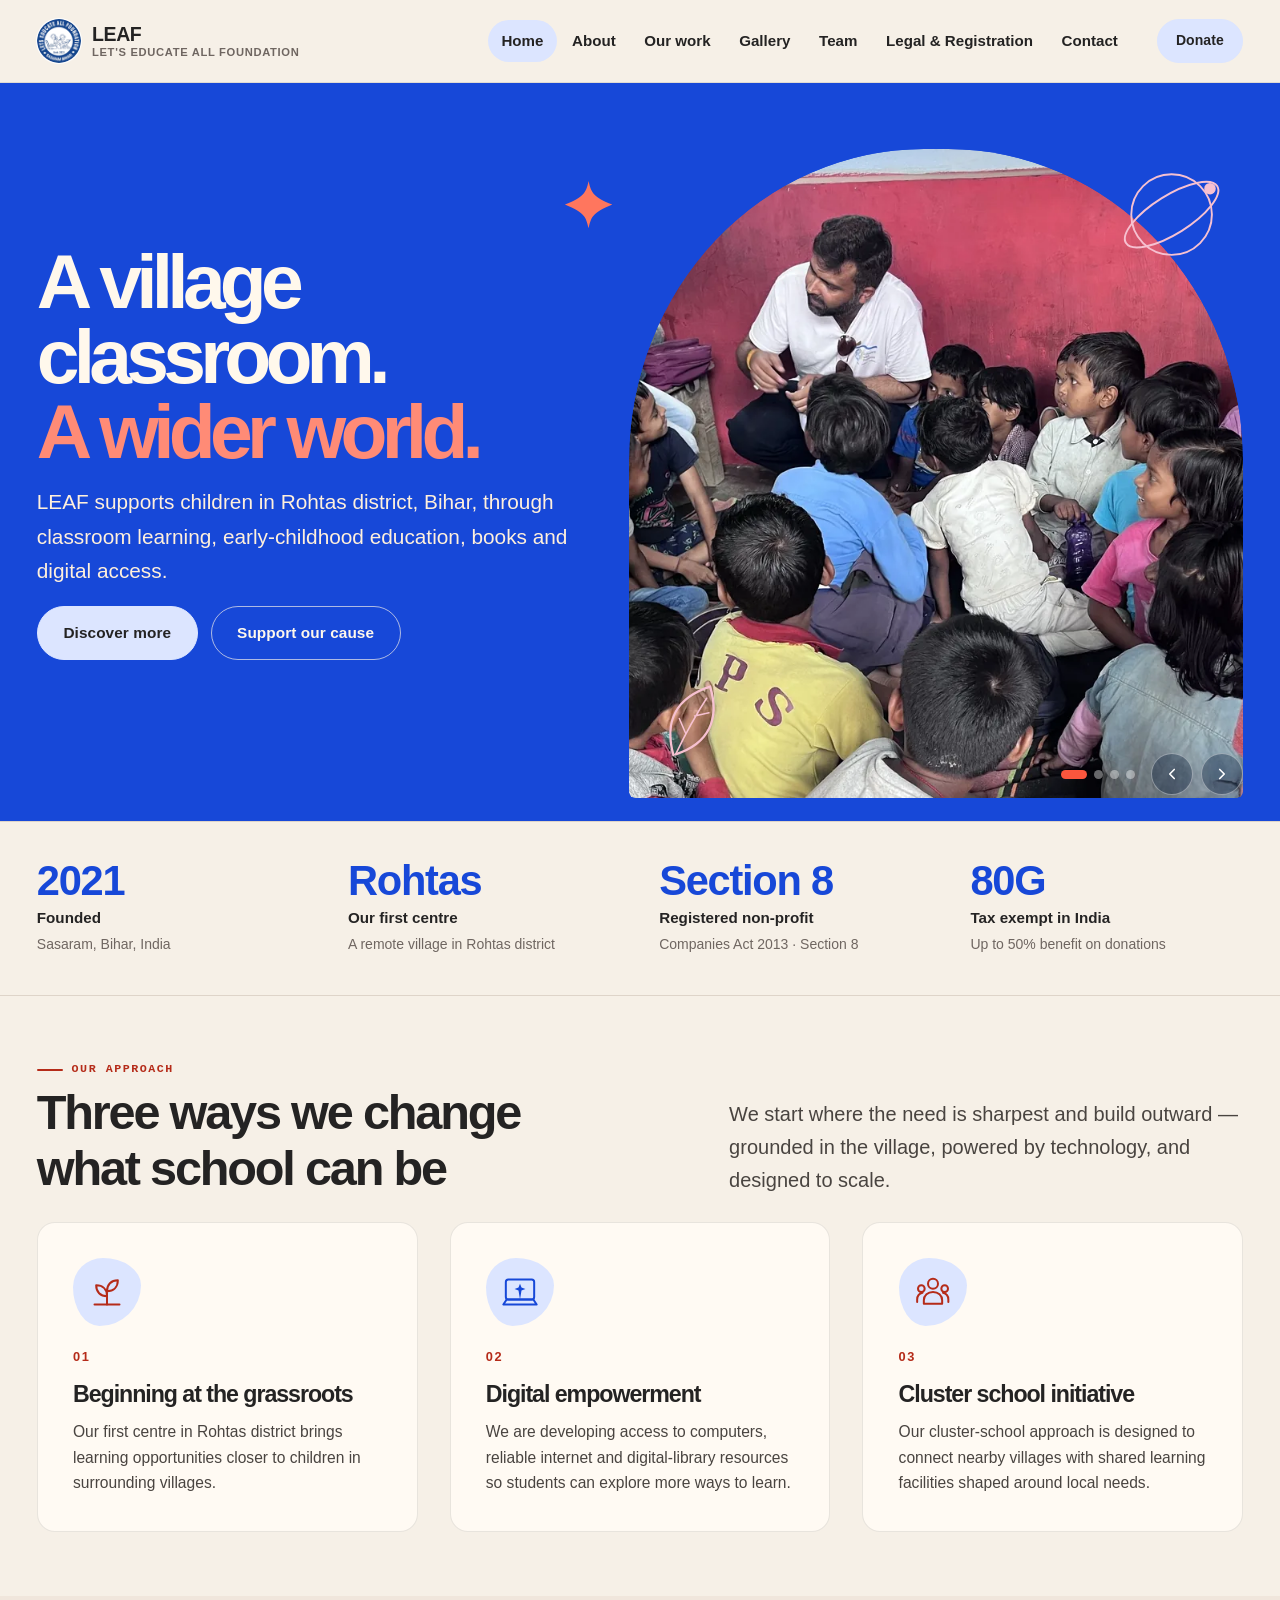
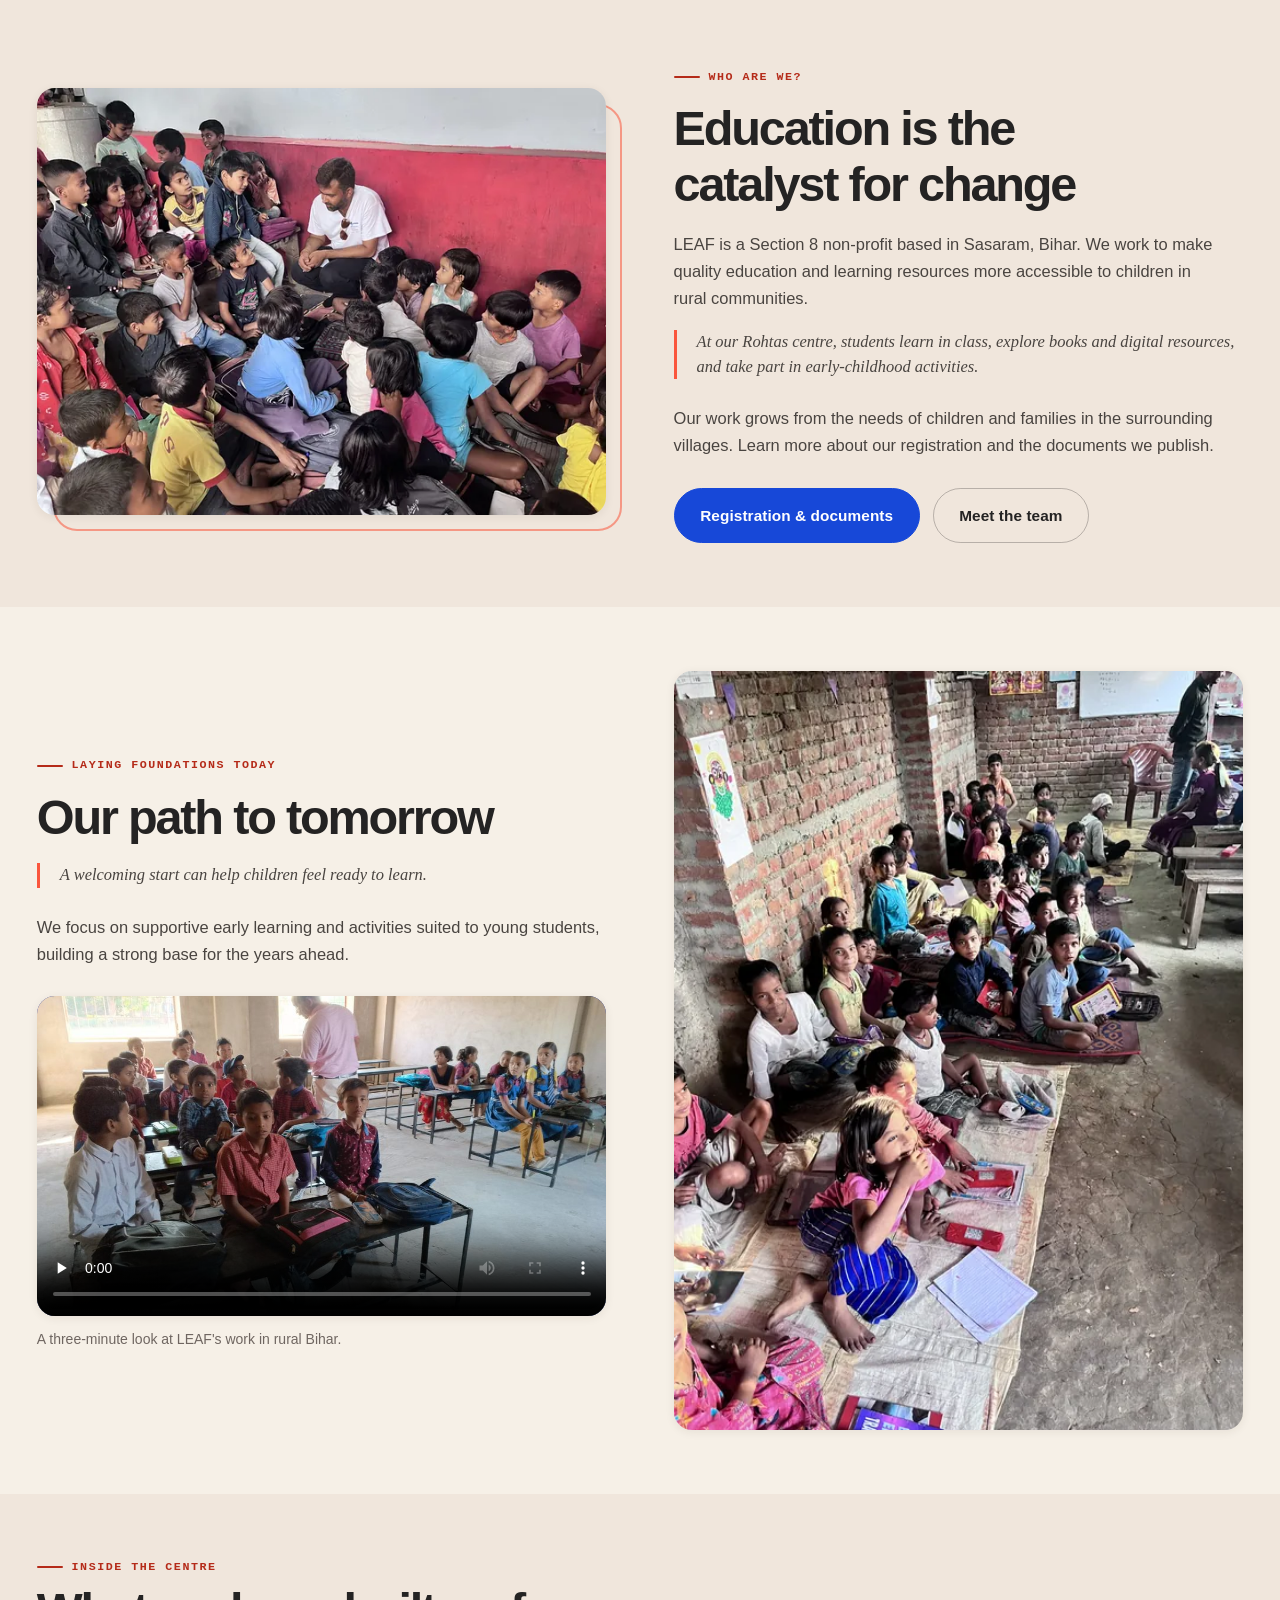
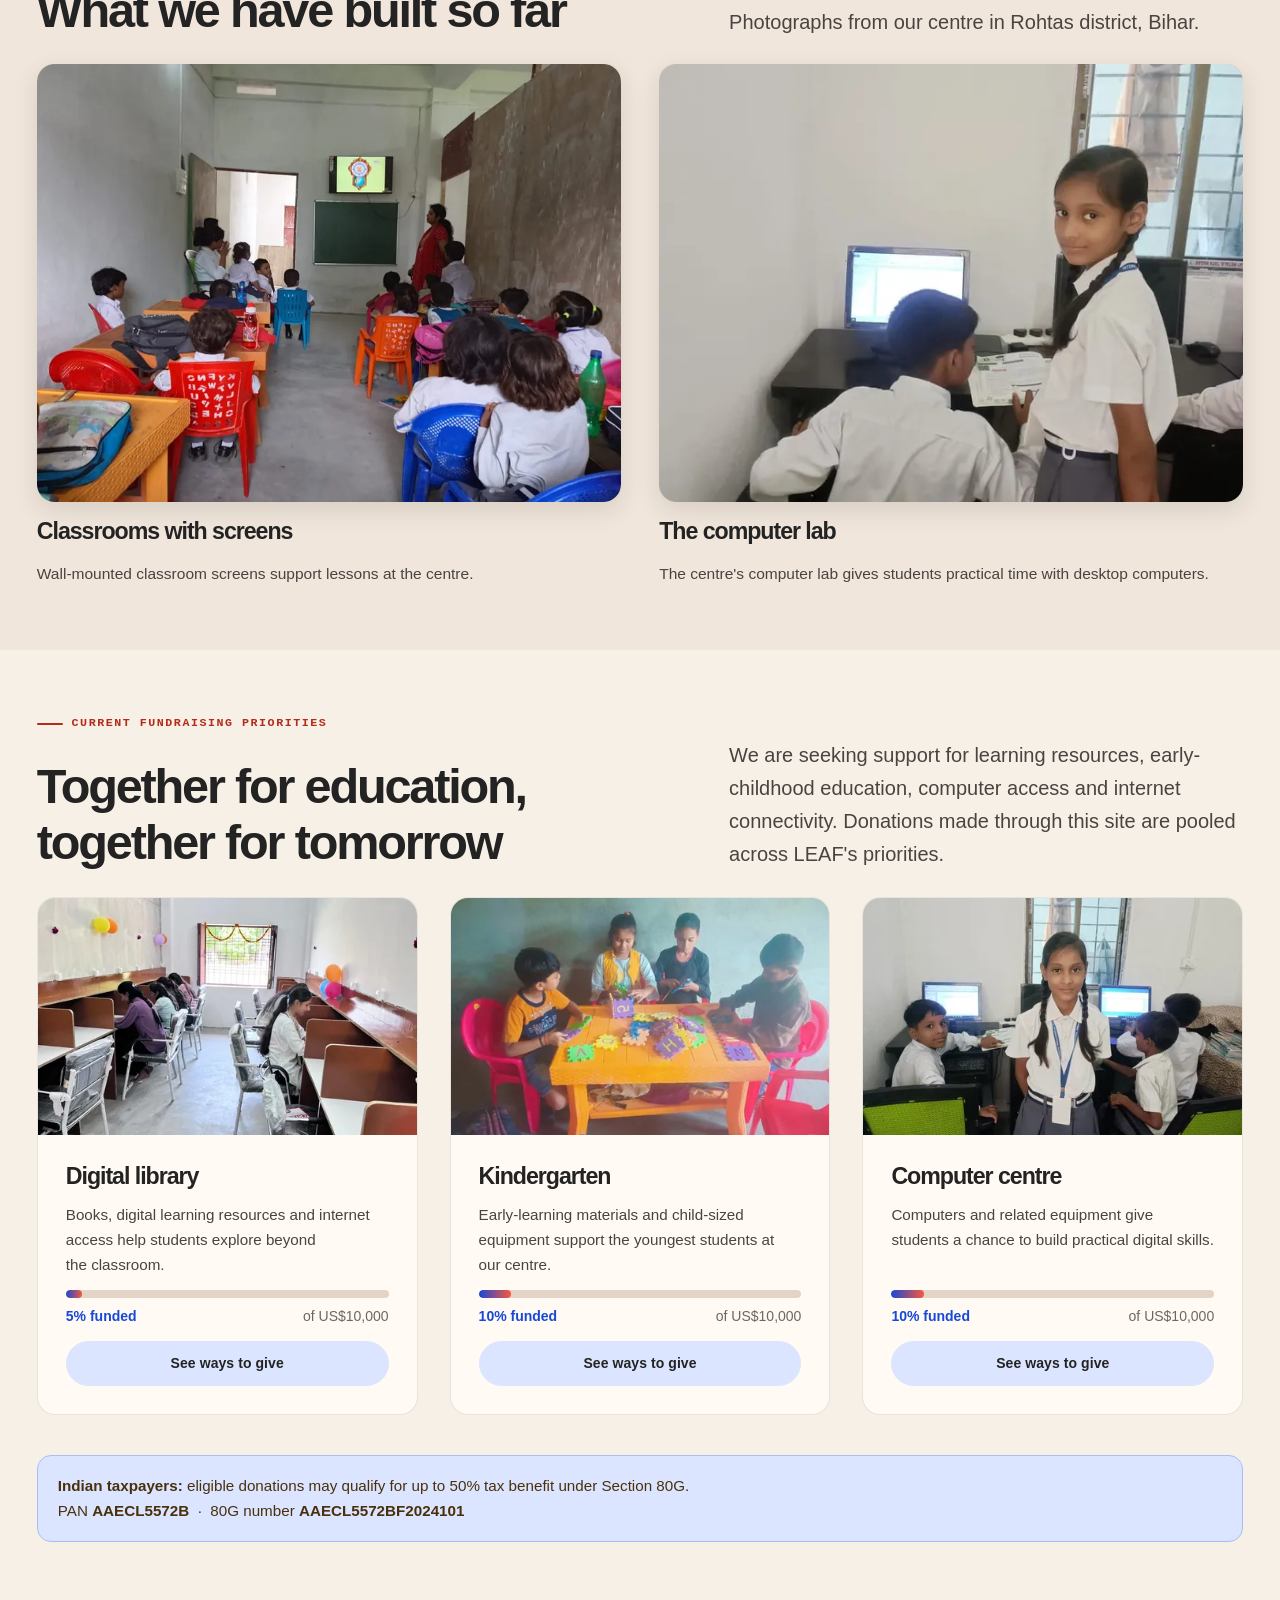
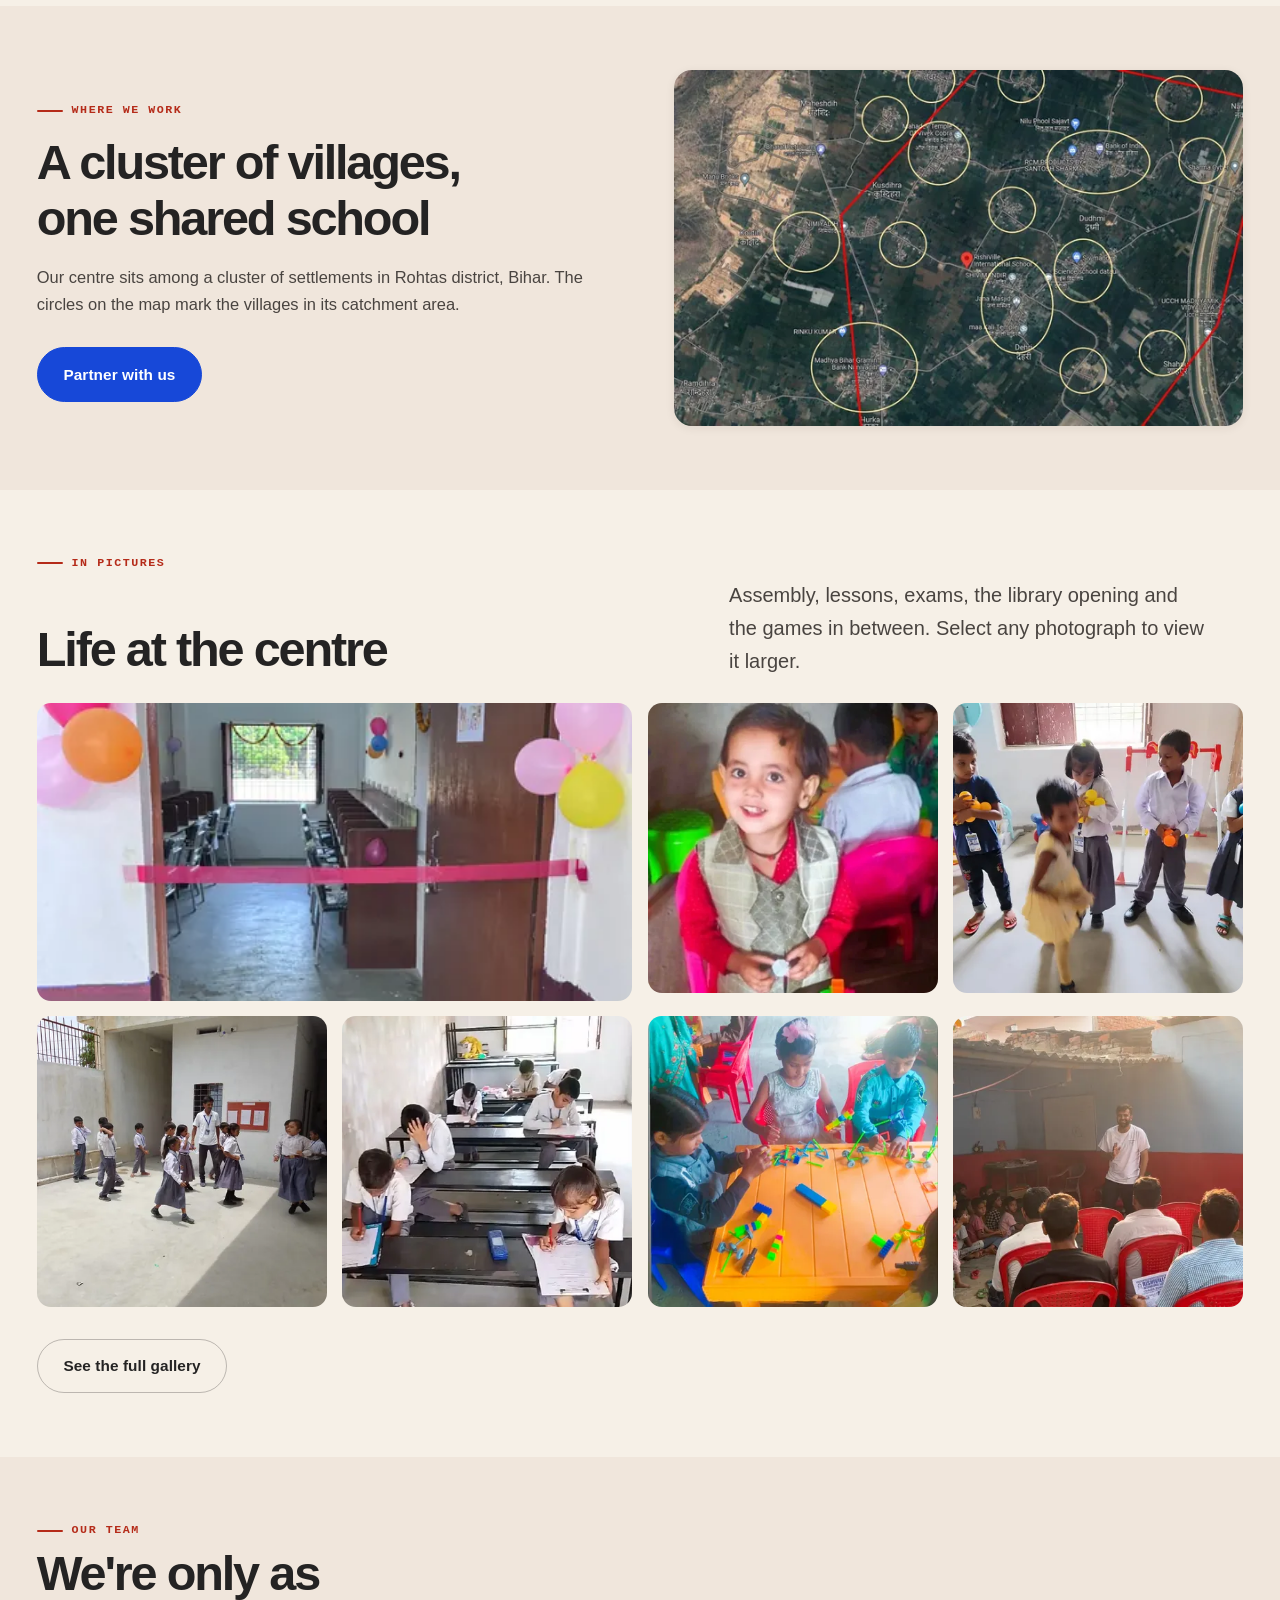
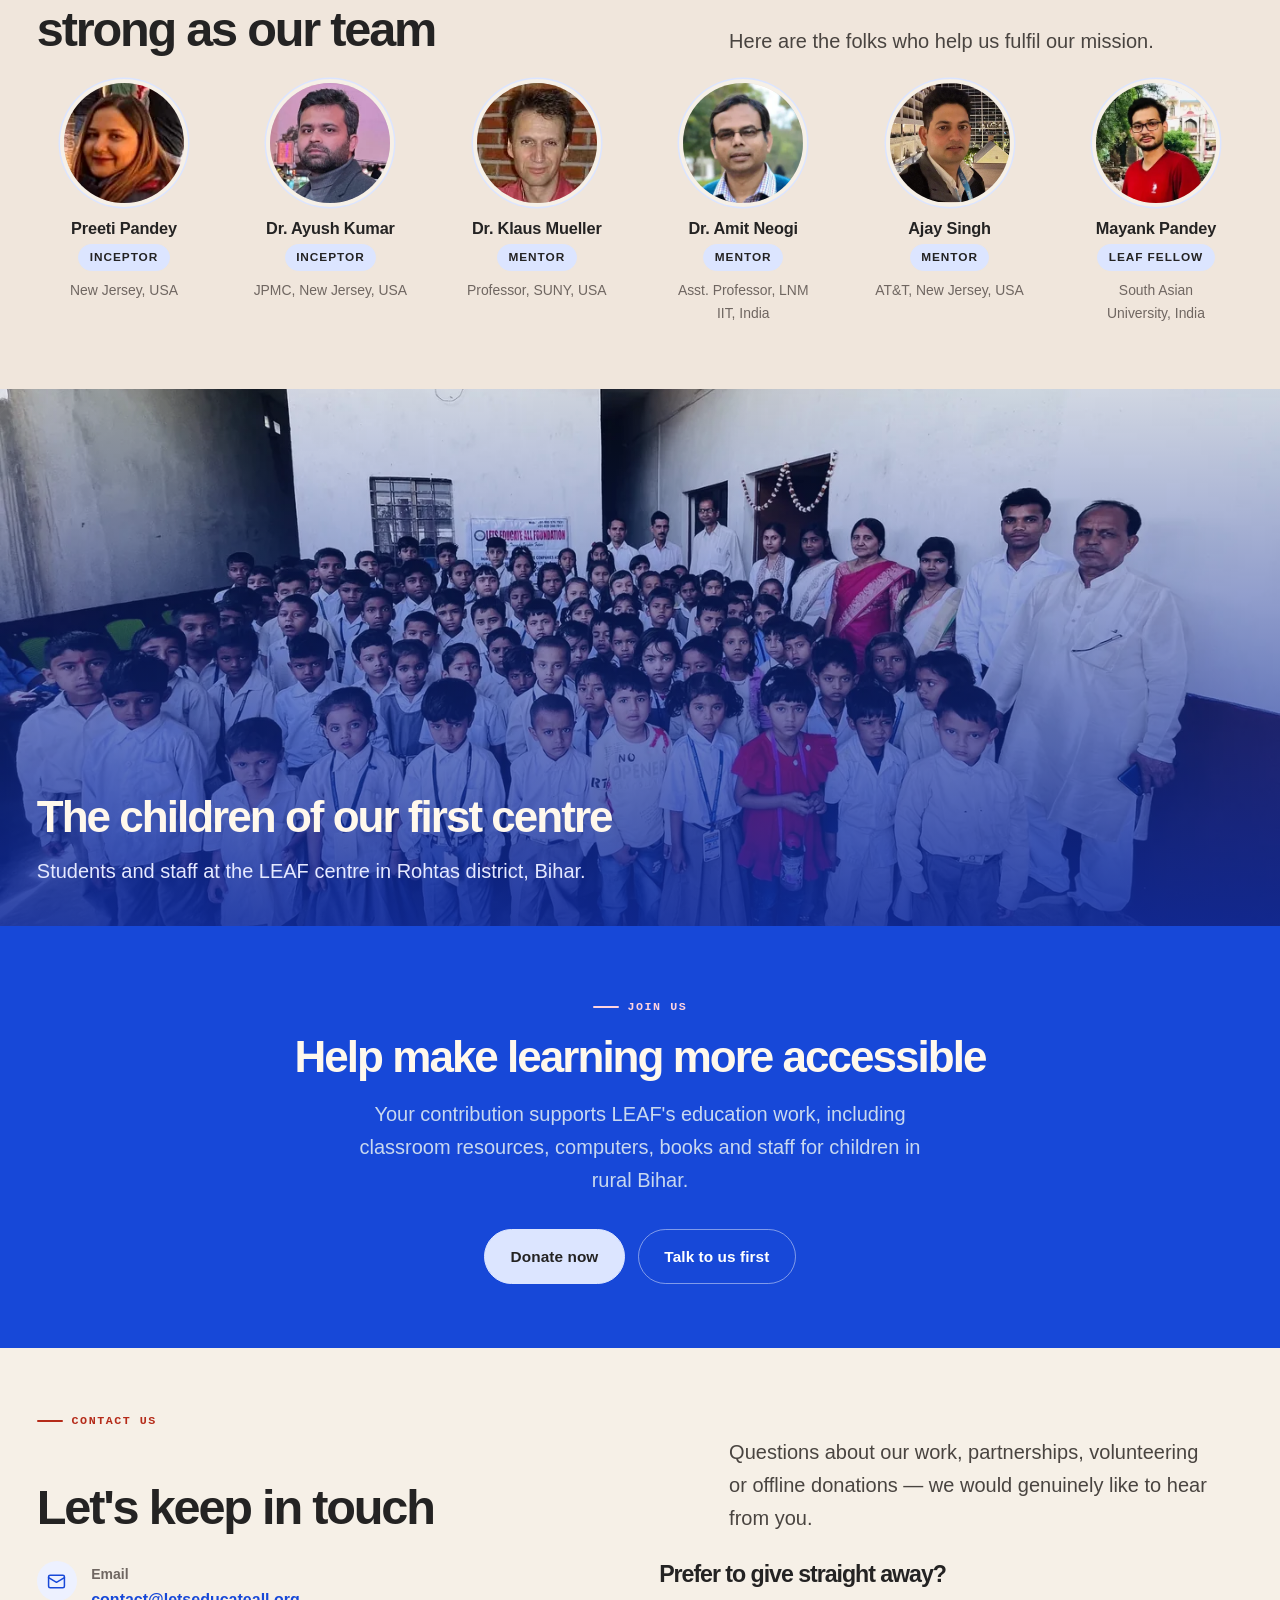
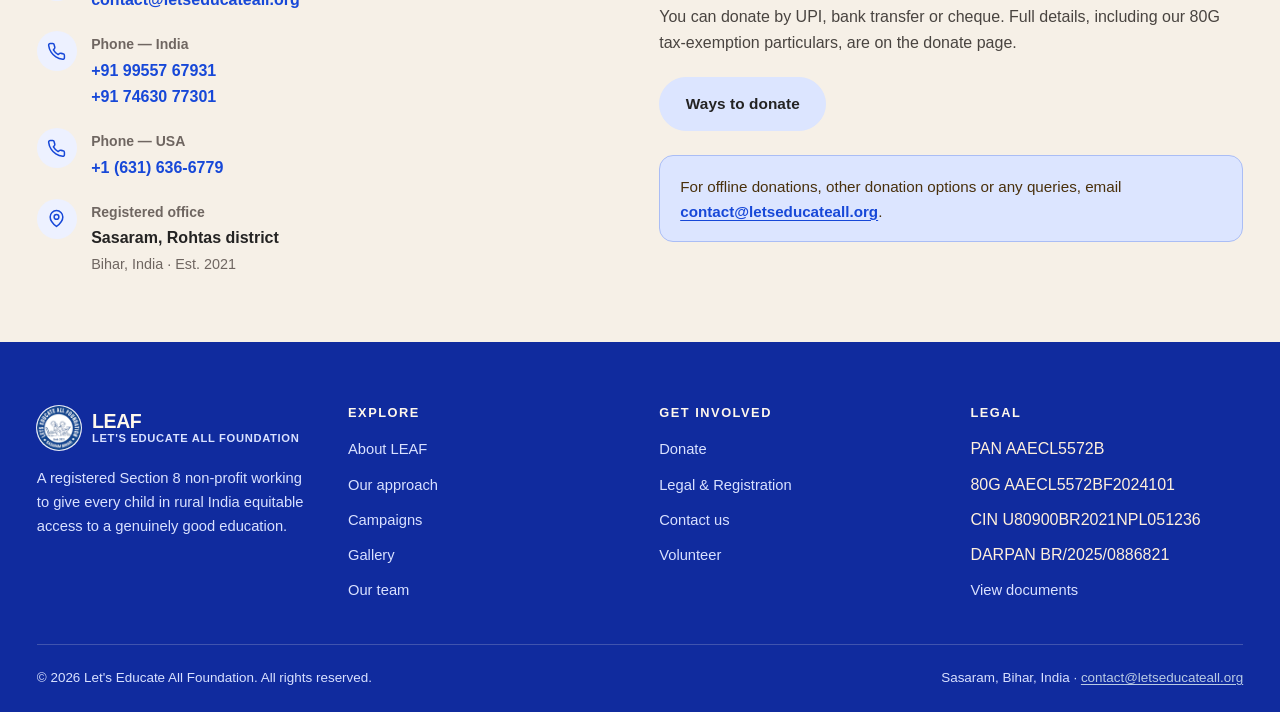
==== commit 18a6b60a: "Rename transparency page to legal and registration Co-authored-by: Copilot <223556219+Copilot@users." ====
--- a/index.html
+++ b/index.html
@@ -55,7 +55,7 @@
       <a href="index.html#campaigns">Our work</a>
       <a href="gallery.html">Gallery</a>
       <a href="index.html#team">Team</a>
-      <a href="transparency.html">Transparency</a>
+      <a href="transparency.html">Legal &amp; Registration</a>
       <a href="index.html#contact">Contact</a>
       <a class="btn btn--accent btn--sm" href="donate.html">Donate</a>
     </nav>
@@ -656,7 +656,7 @@
         <h3>Get involved</h3>
         <ul>
           <li><a href="donate.html">Donate</a></li>
-          <li><a href="transparency.html">Transparency</a></li>
+          <li><a href="transparency.html">Legal &amp; Registration</a></li>
           <li><a href="index.html#contact">Contact us</a></li>
           <li><a href="mailto:contact@letseducateall.org">Volunteer</a></li>
         </ul>
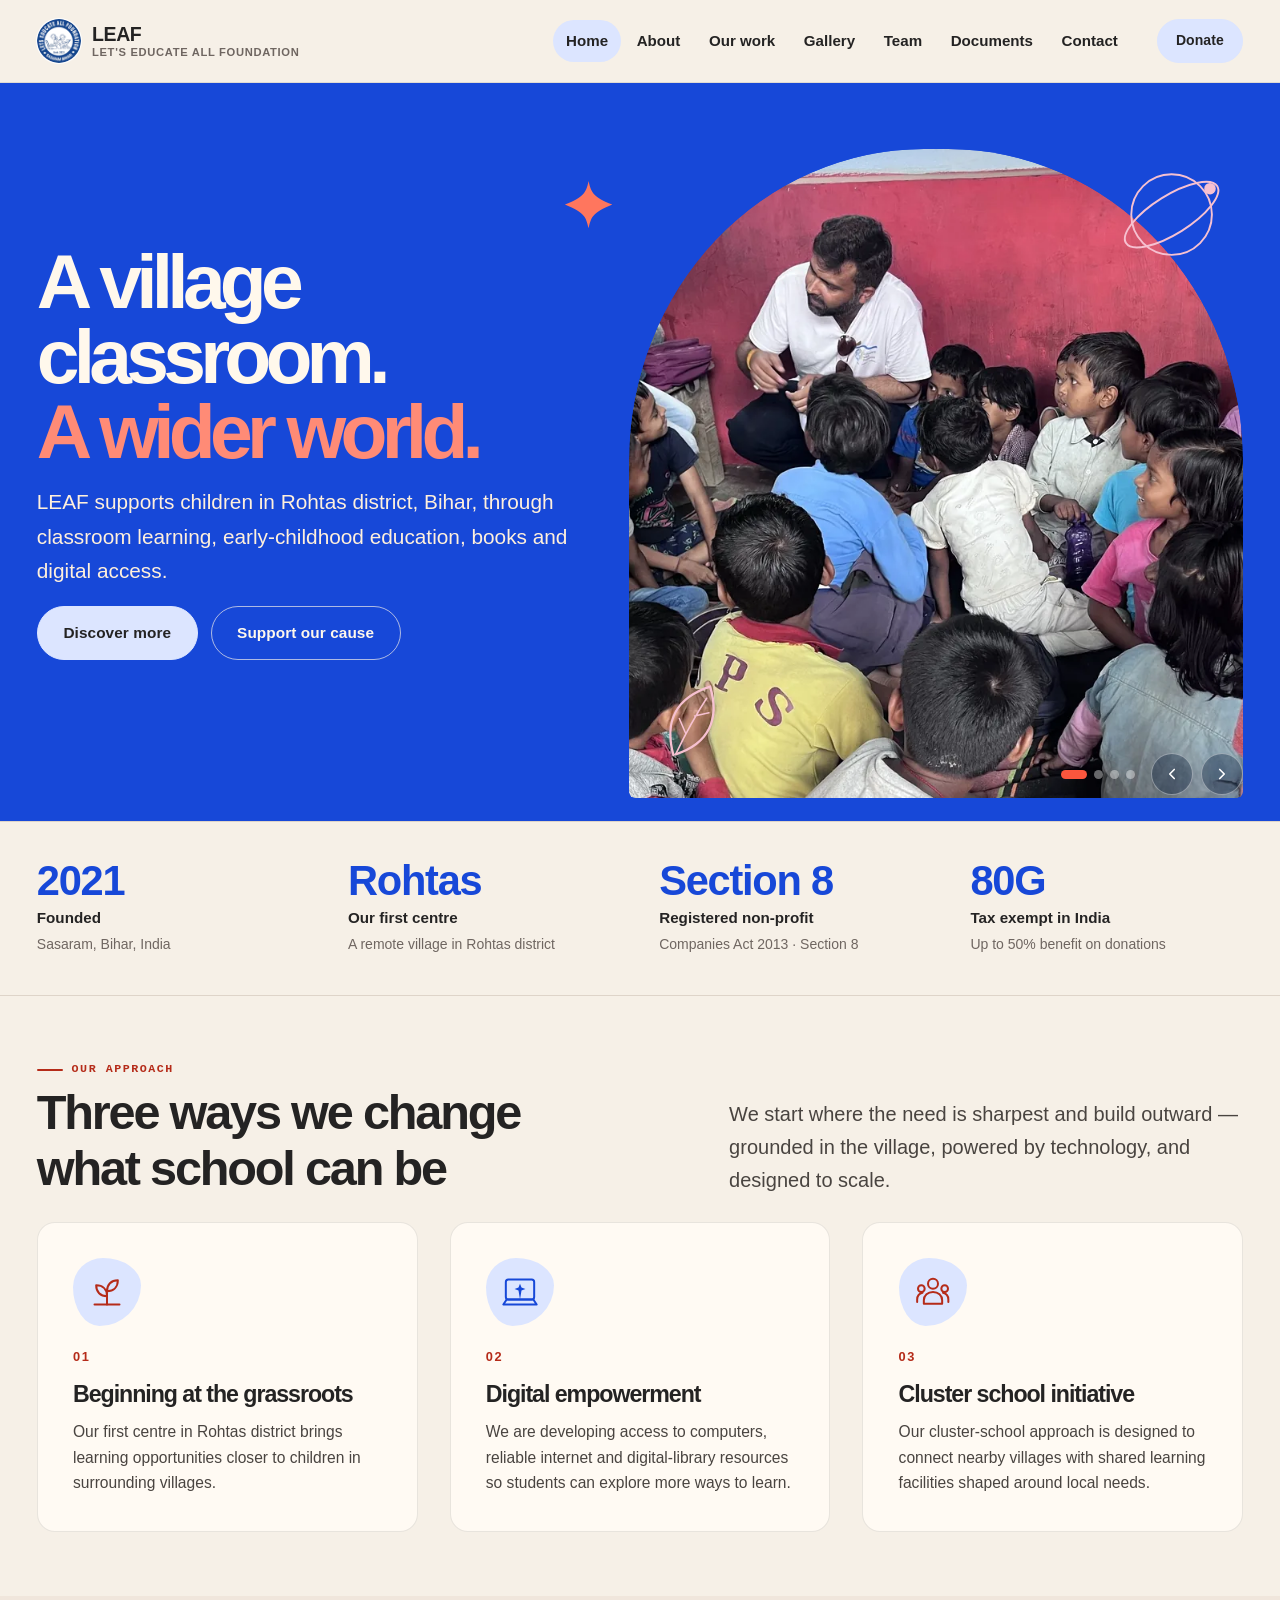
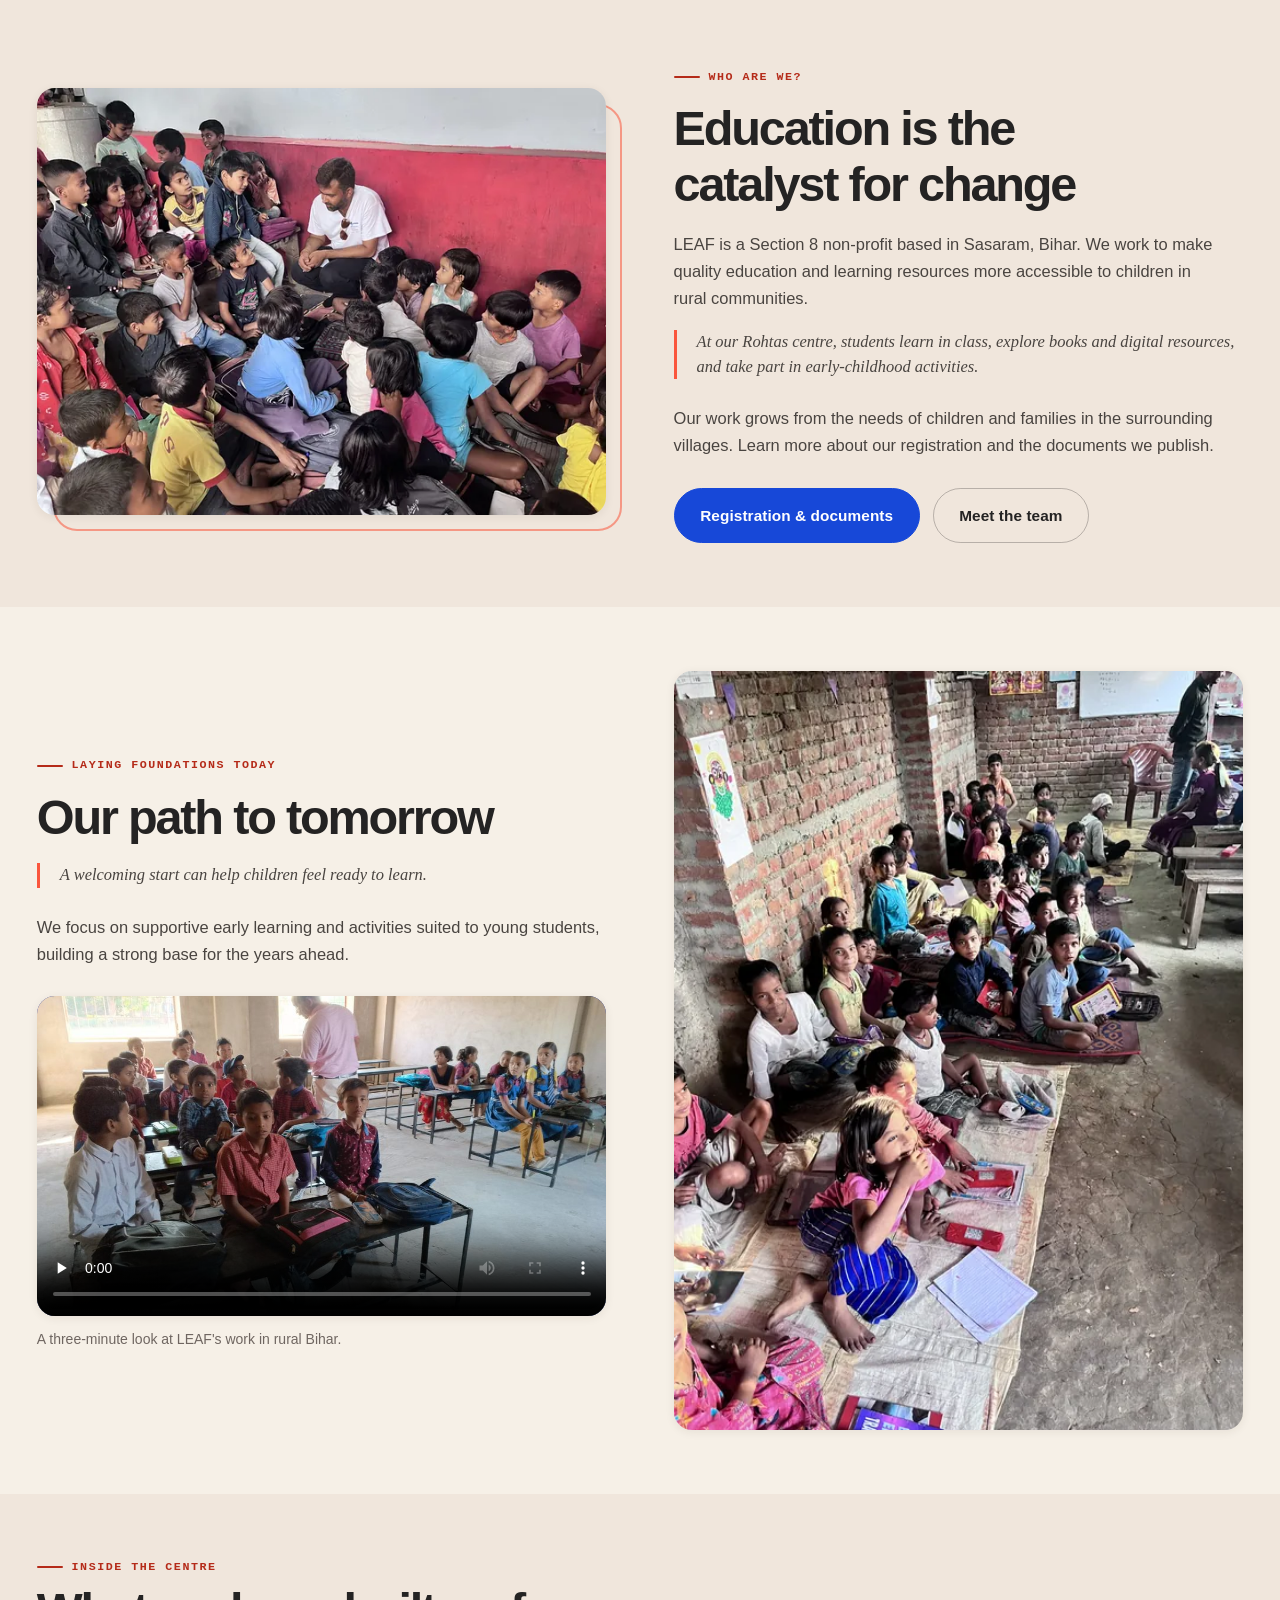
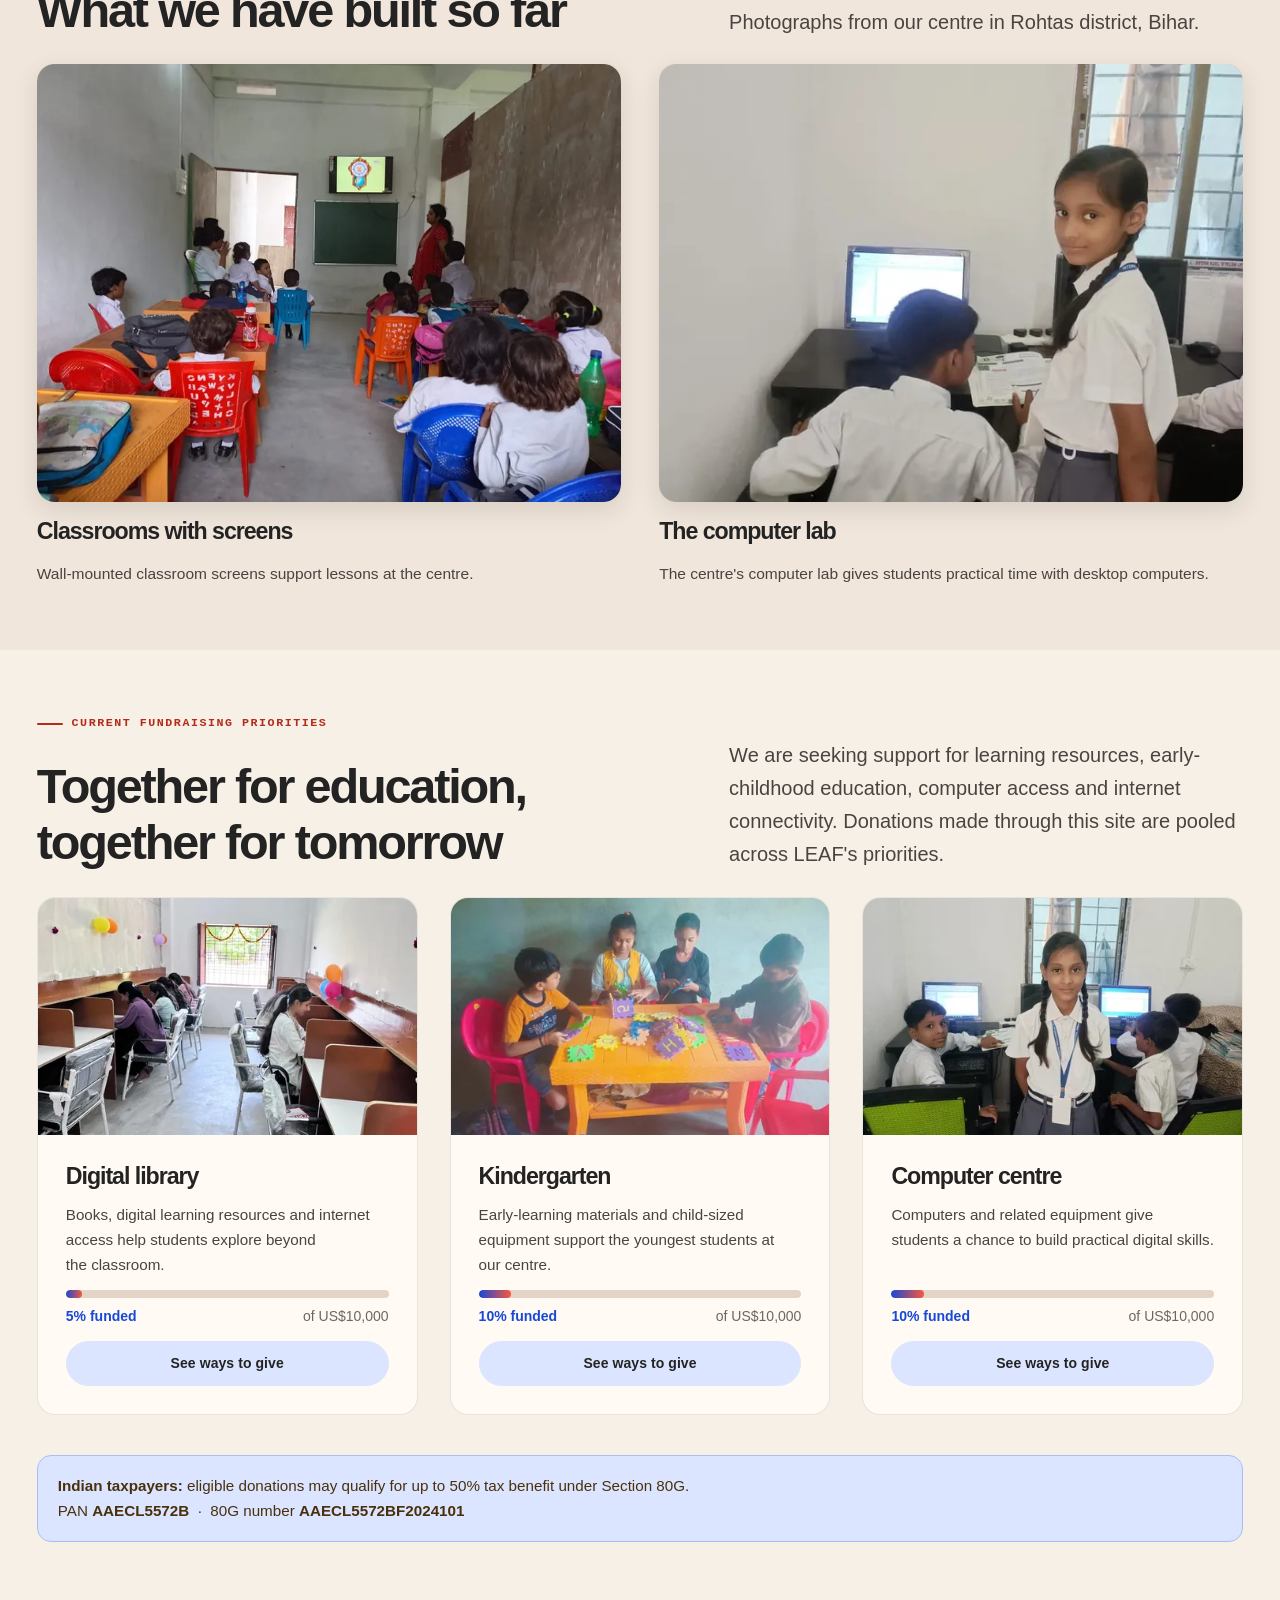
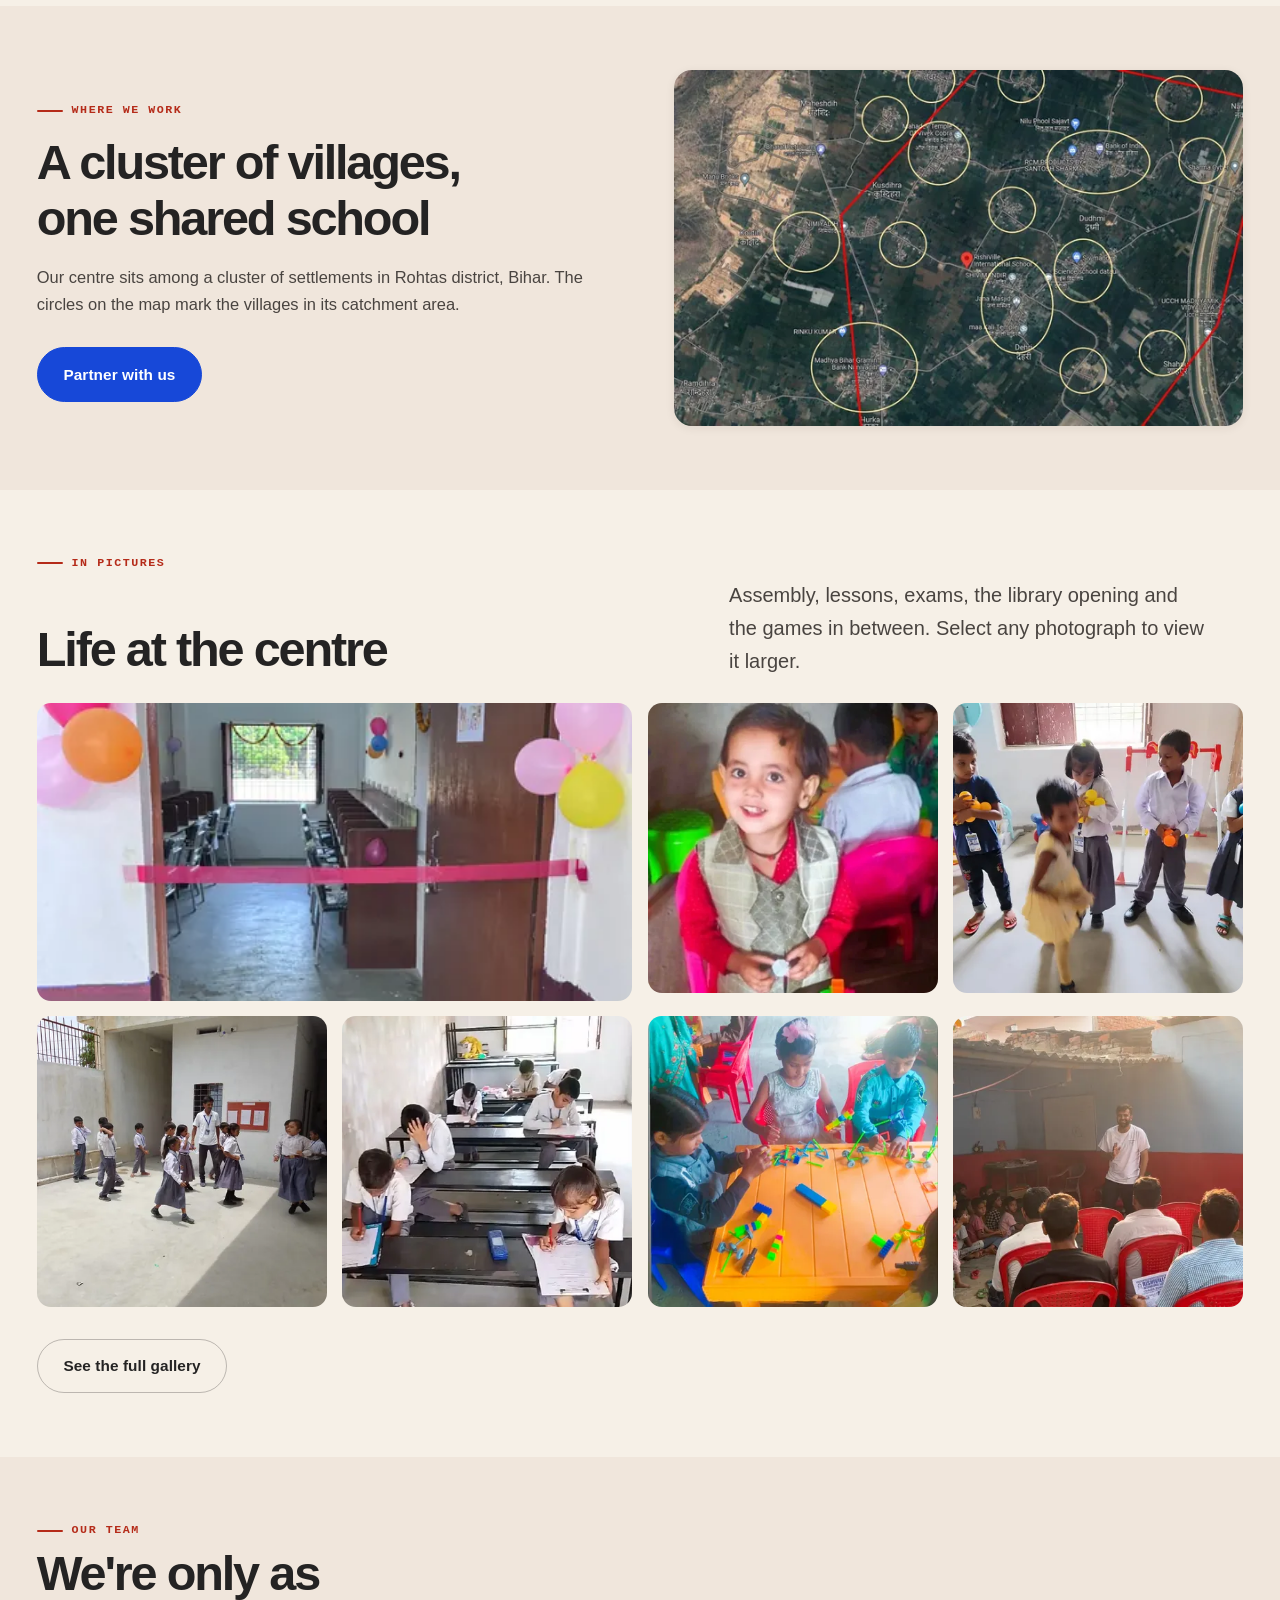
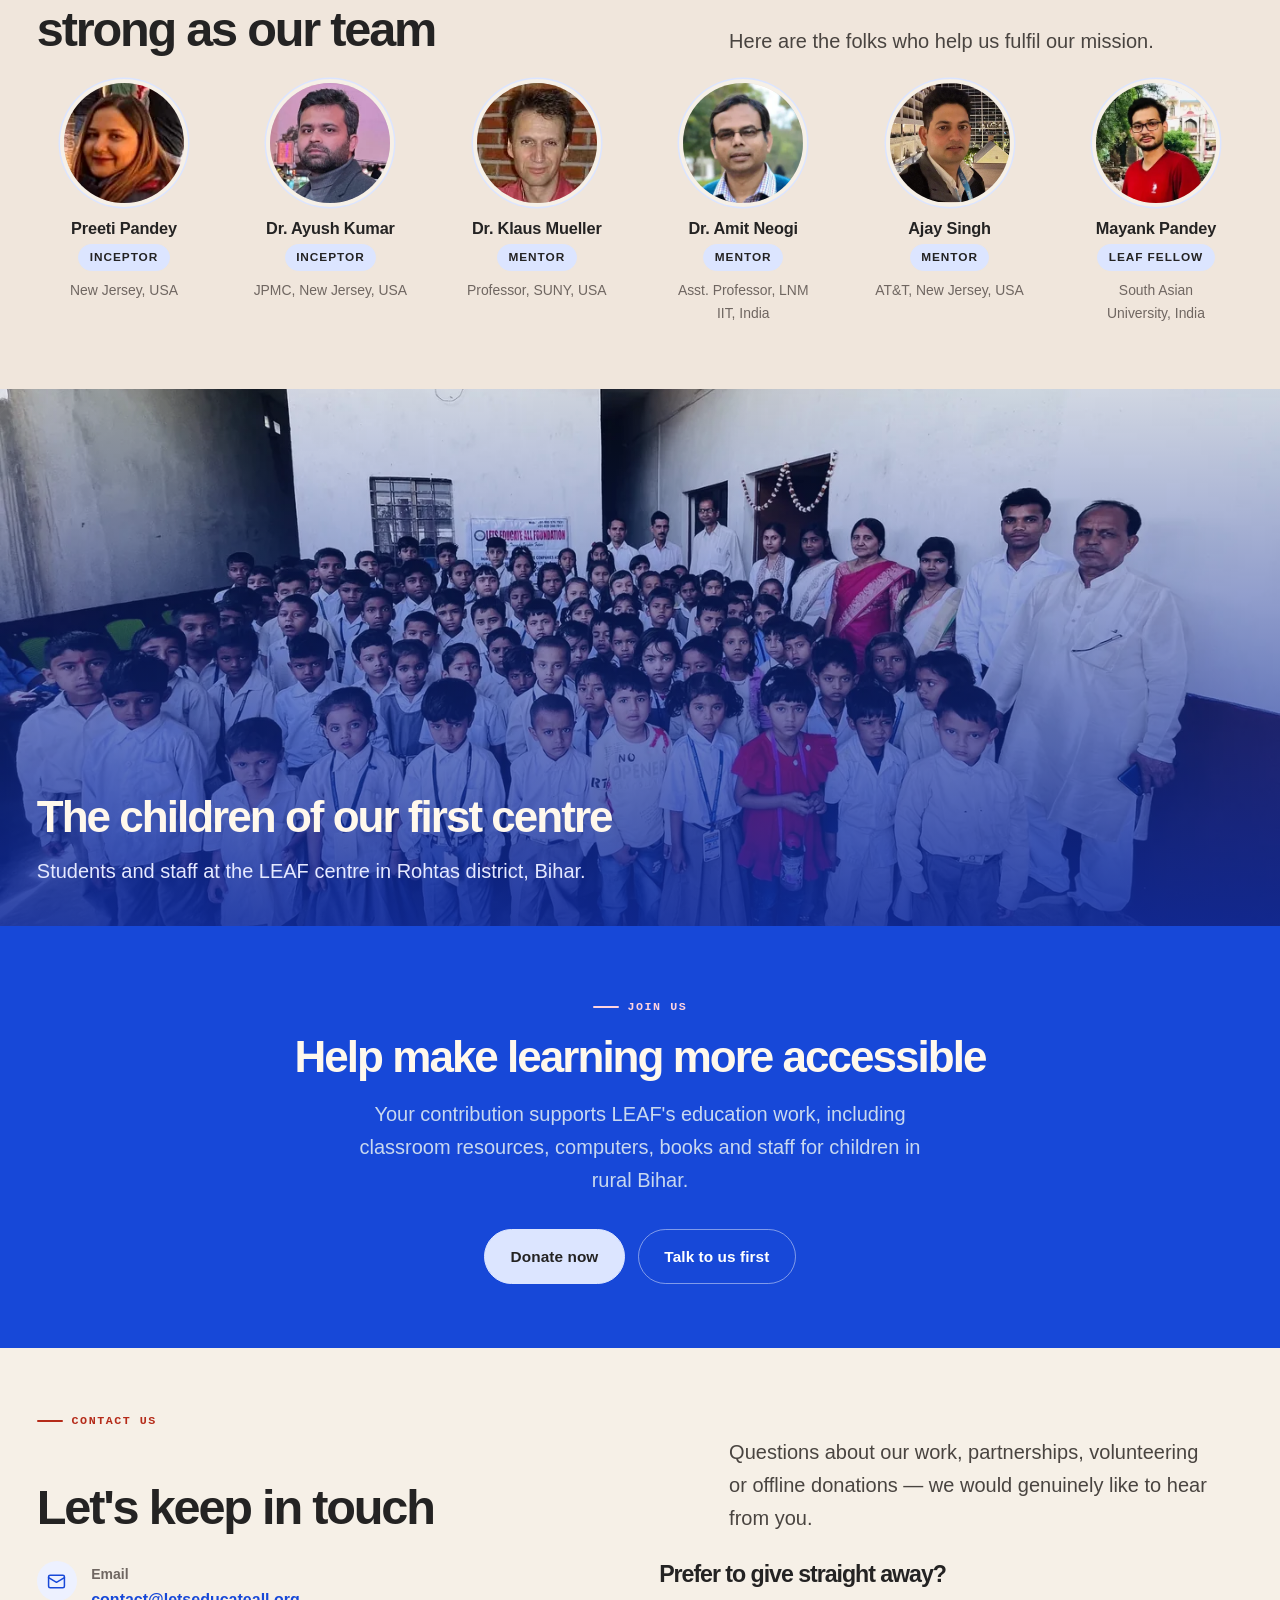
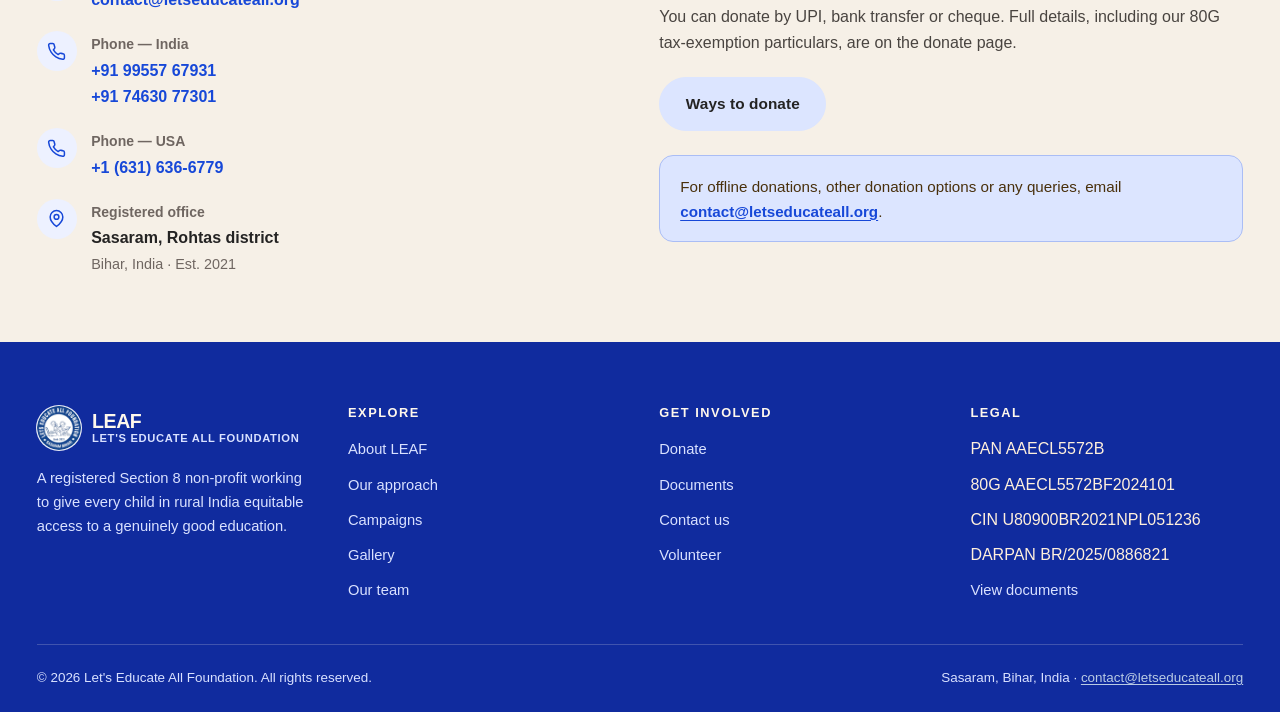
==== commit abc53ec7: "Rename compliance page to Documents Co-authored-by: Copilot <223556219+Copilot@users.noreply.github." ====
--- a/index.html
+++ b/index.html
@@ -55,7 +55,7 @@
       <a href="index.html#campaigns">Our work</a>
       <a href="gallery.html">Gallery</a>
       <a href="index.html#team">Team</a>
-      <a href="transparency.html">Legal &amp; Registration</a>
+      <a href="transparency.html">Documents</a>
       <a href="index.html#contact">Contact</a>
       <a class="btn btn--accent btn--sm" href="donate.html">Donate</a>
     </nav>
@@ -656,7 +656,7 @@
         <h3>Get involved</h3>
         <ul>
           <li><a href="donate.html">Donate</a></li>
-          <li><a href="transparency.html">Legal &amp; Registration</a></li>
+          <li><a href="transparency.html">Documents</a></li>
           <li><a href="index.html#contact">Contact us</a></li>
           <li><a href="mailto:contact@letseducateall.org">Volunteer</a></li>
         </ul>
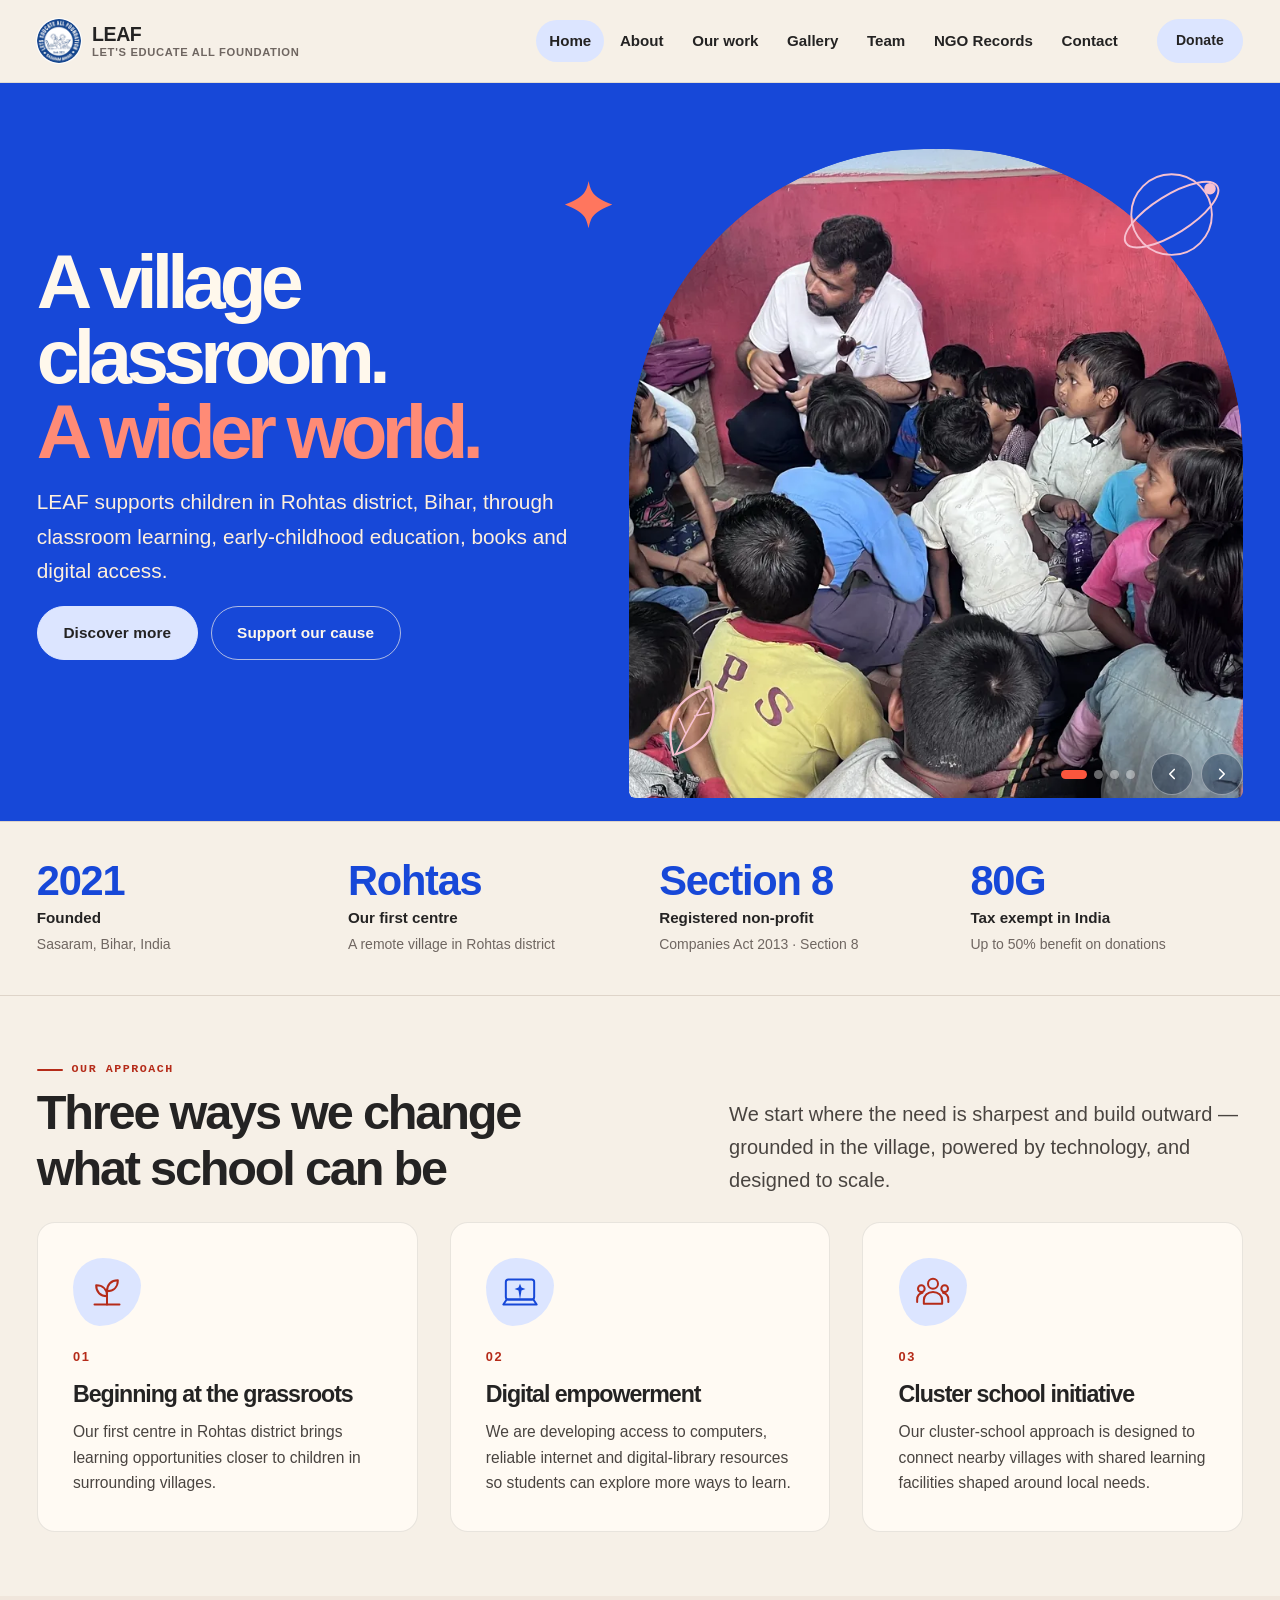
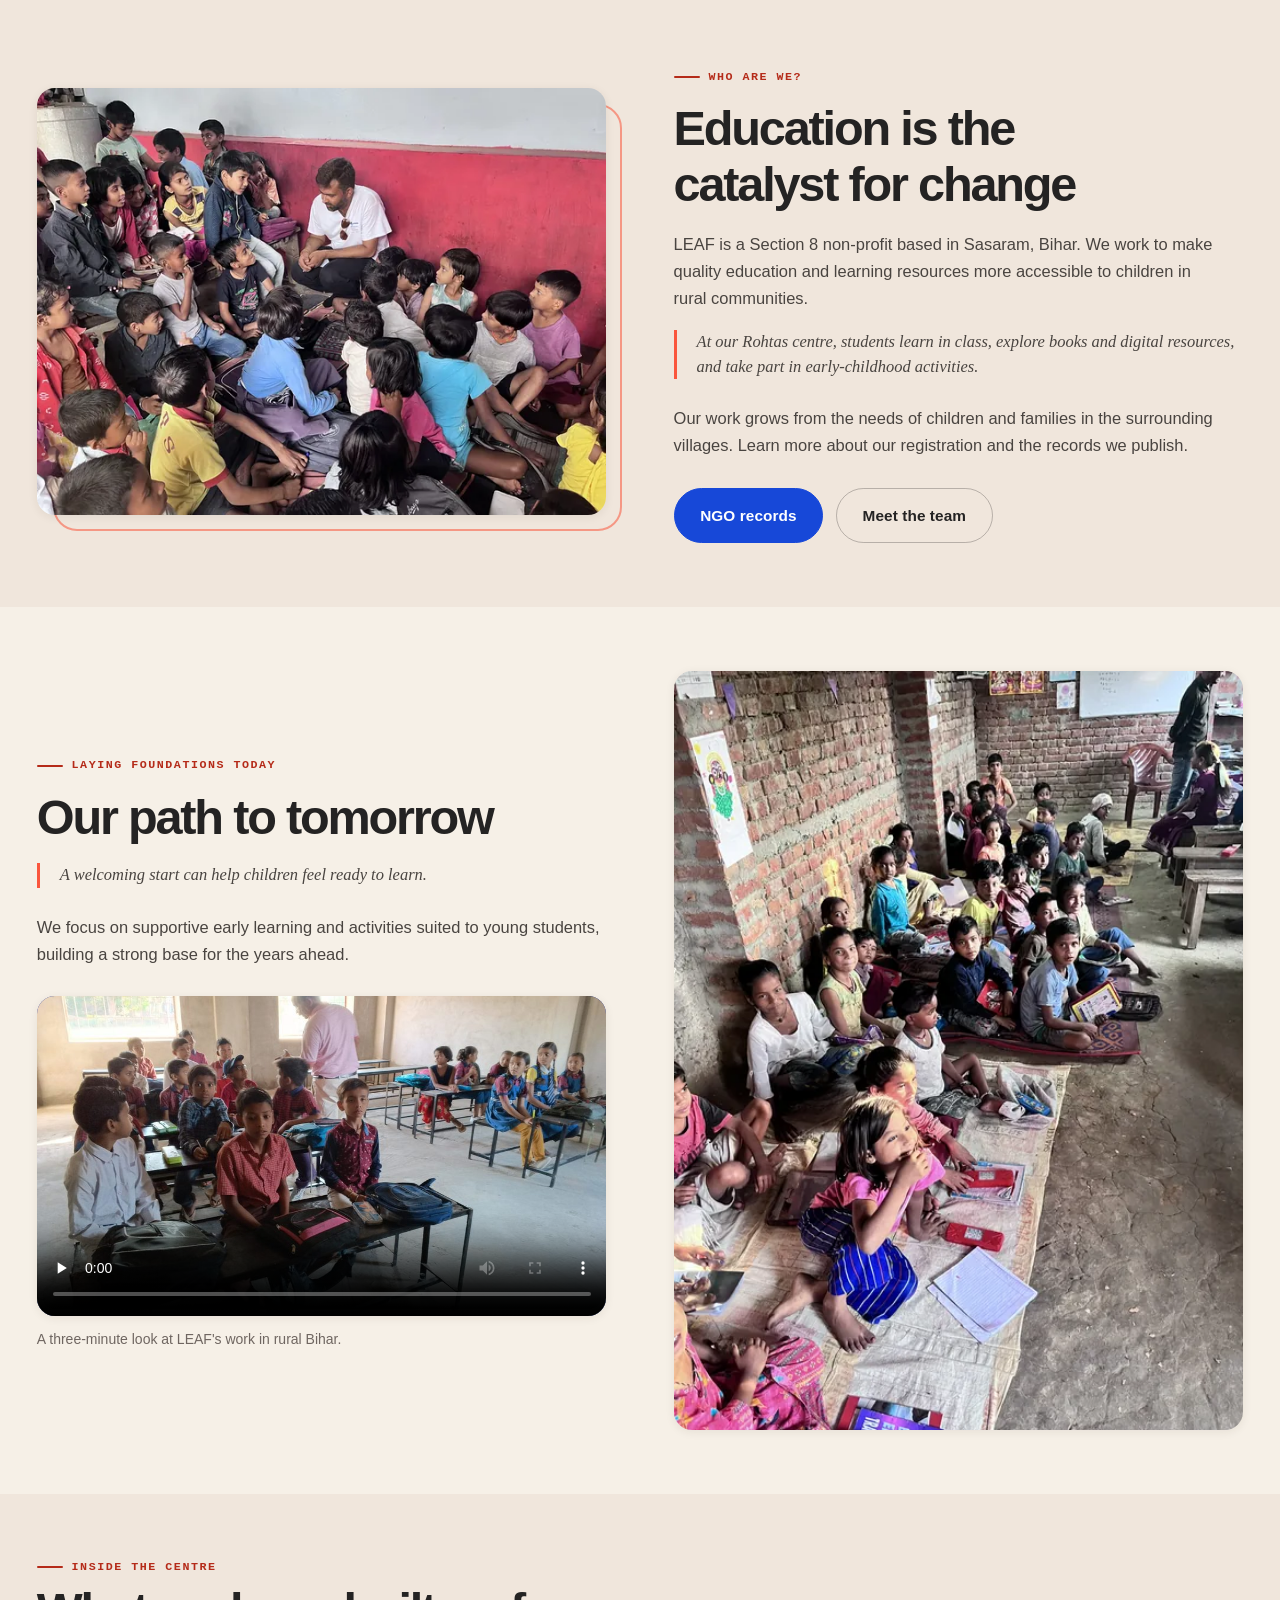
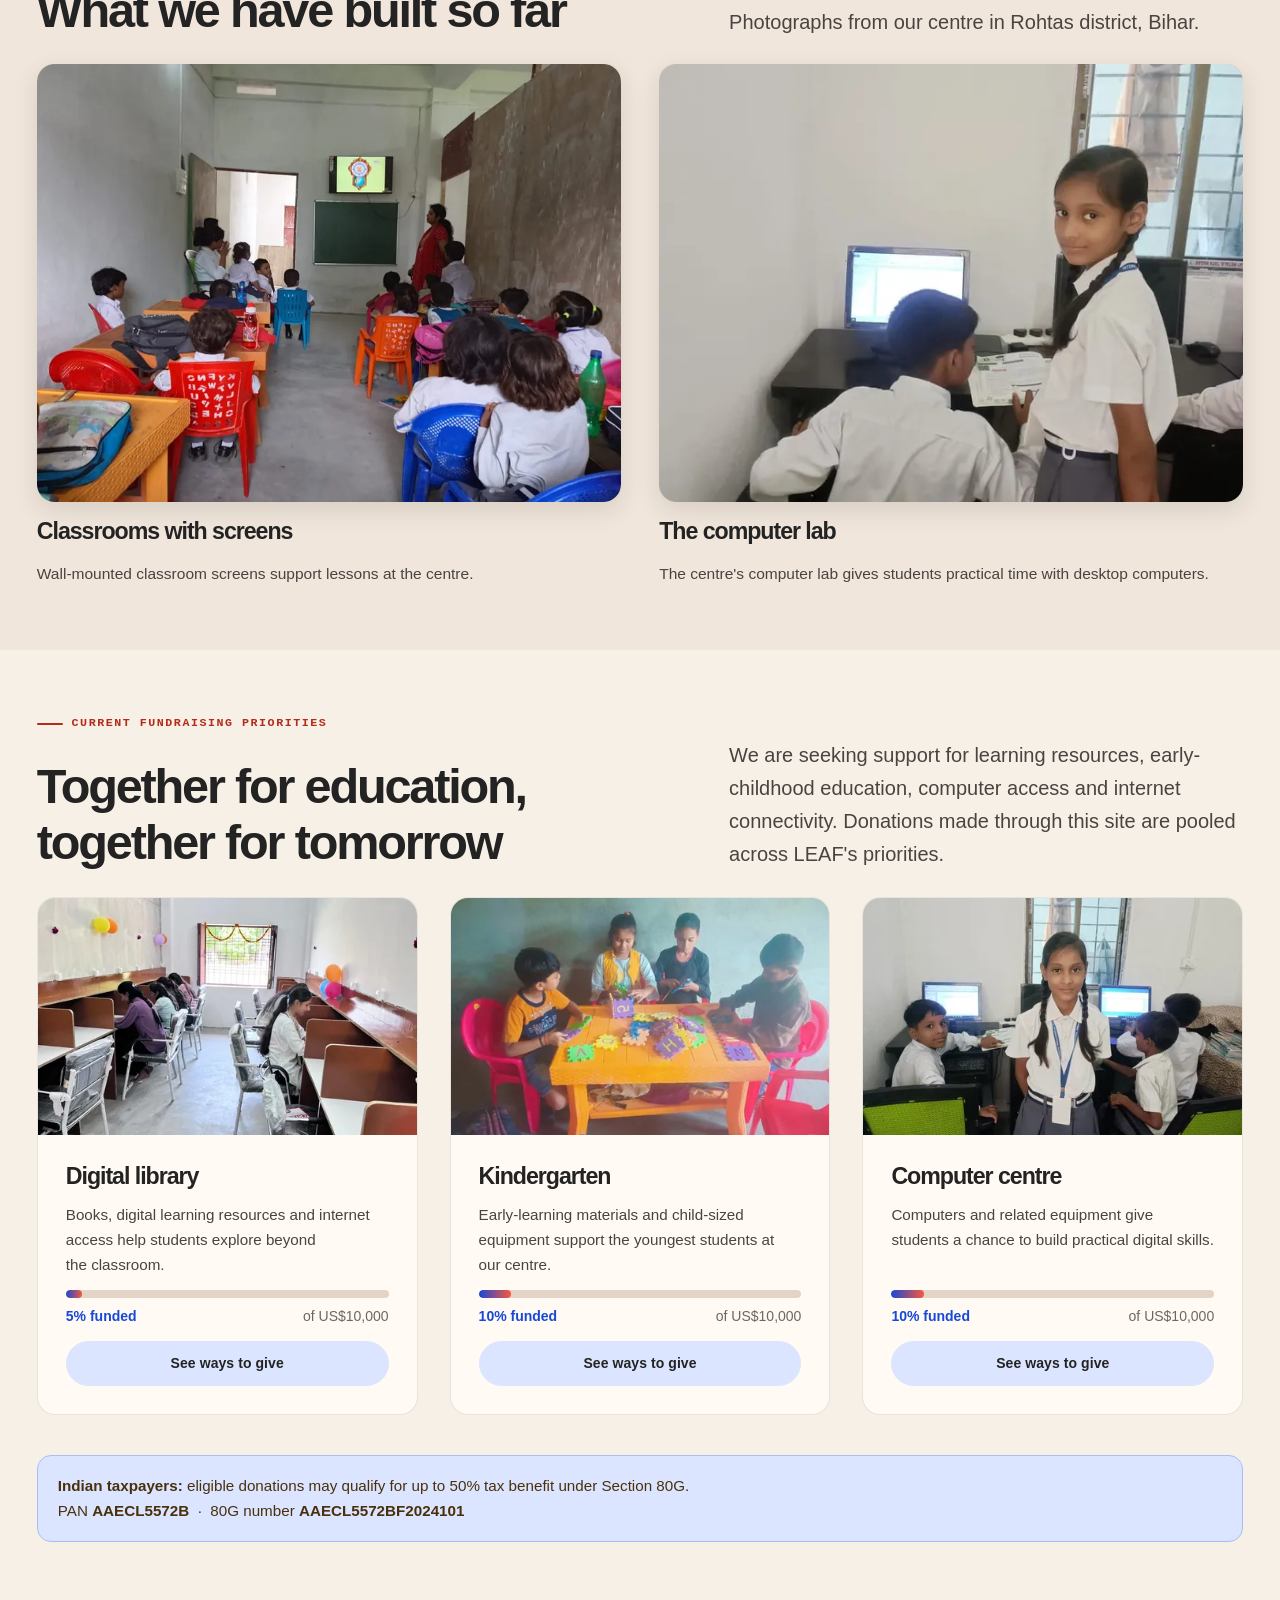
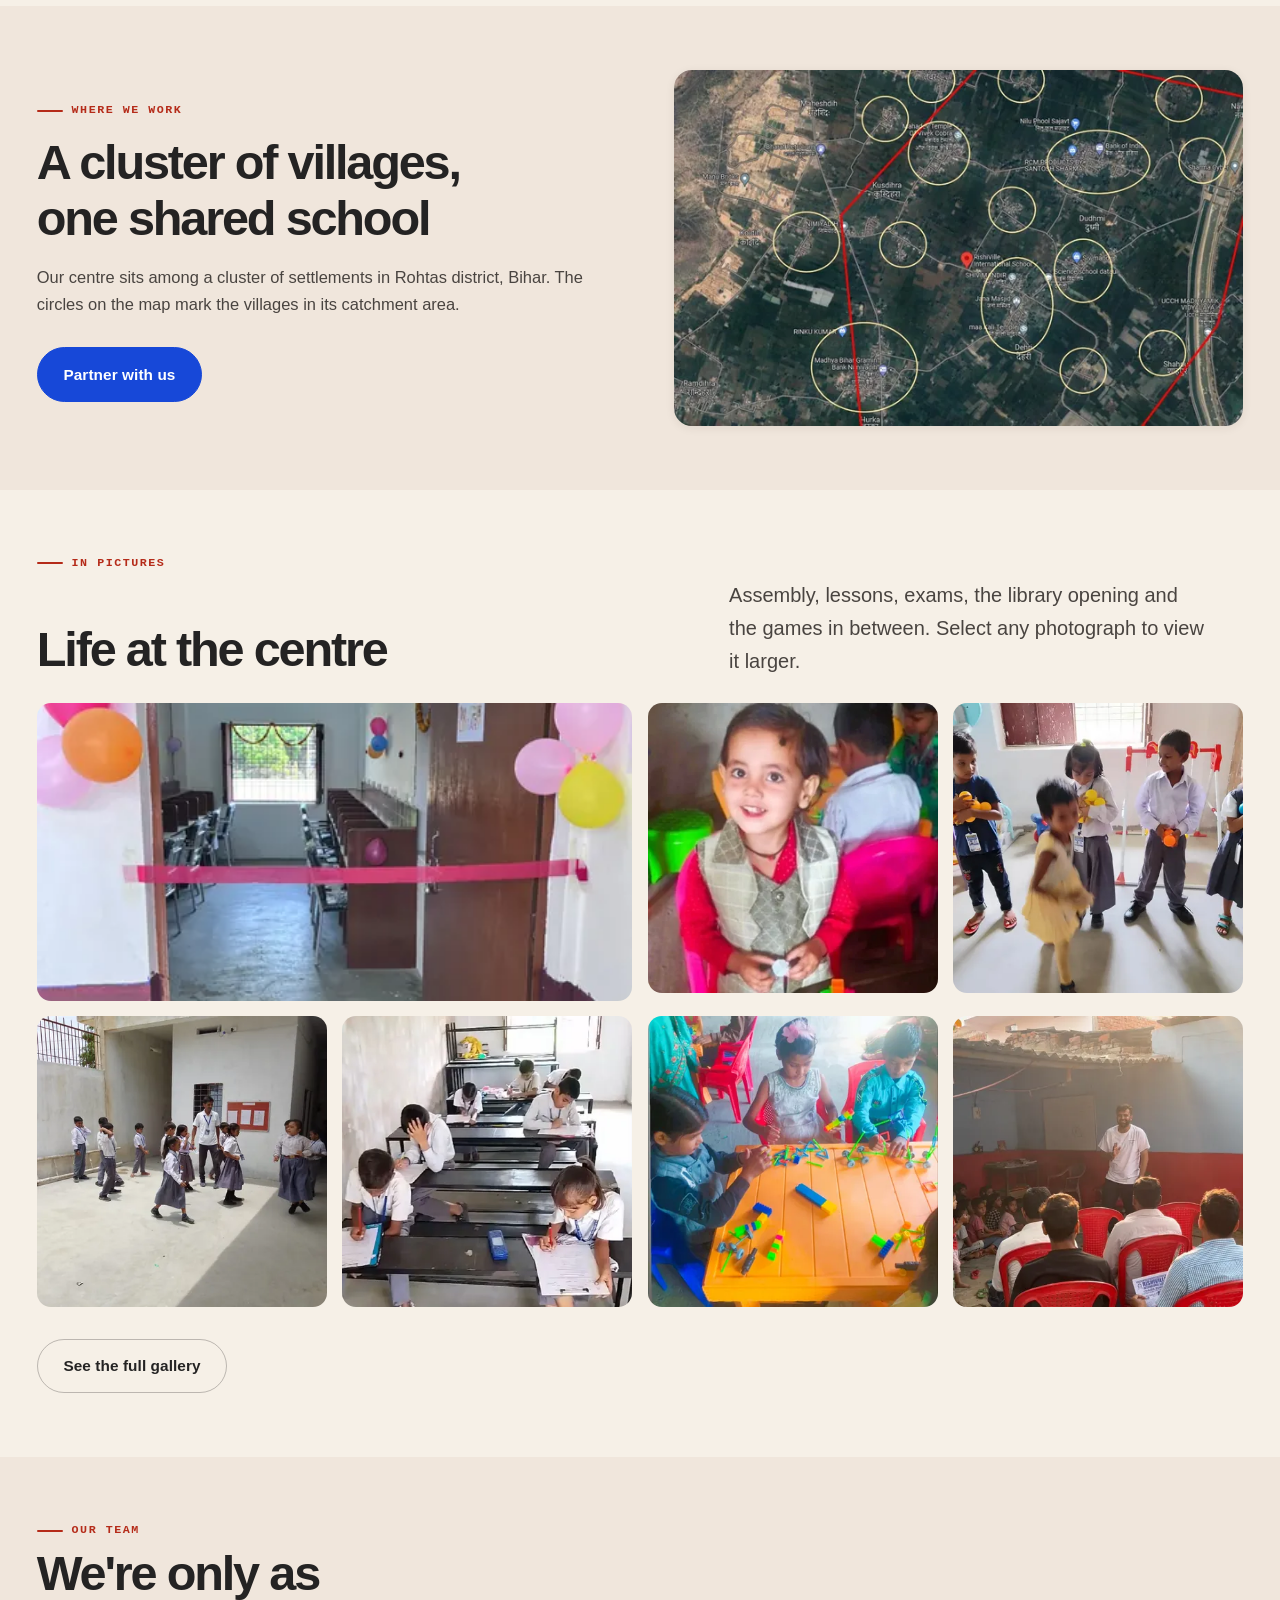
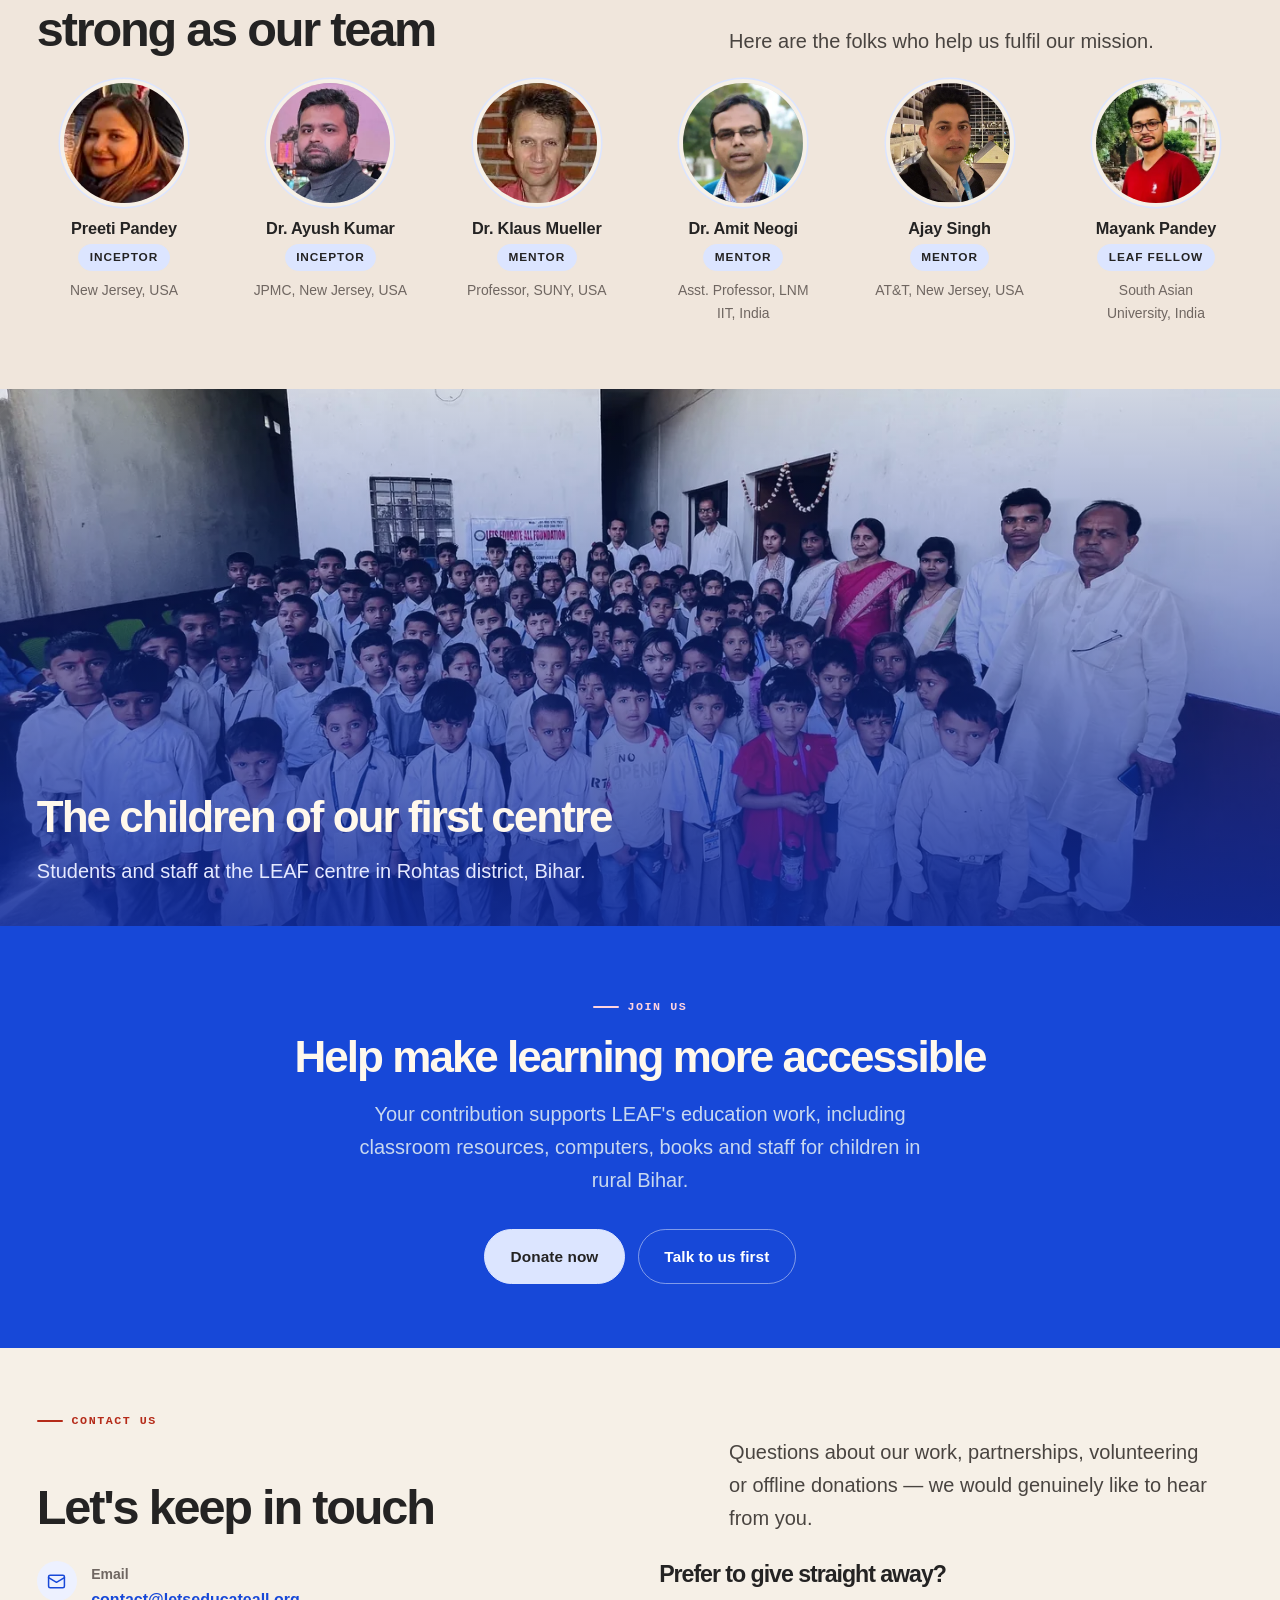
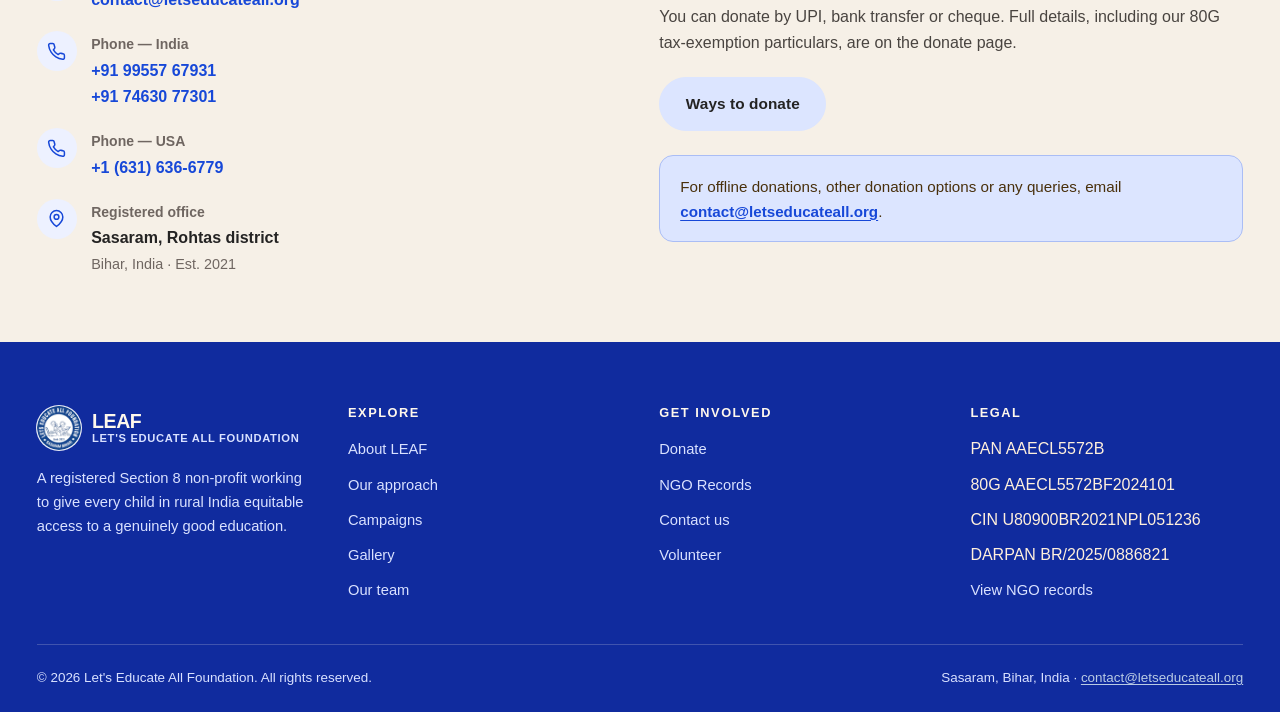
==== commit 13d55c5b: "Rename compliance page to NGO Records Co-authored-by: Copilot <223556219+Copilot@users.noreply.githu" ====
--- a/index.html
+++ b/index.html
@@ -55,7 +55,7 @@
       <a href="index.html#campaigns">Our work</a>
       <a href="gallery.html">Gallery</a>
       <a href="index.html#team">Team</a>
-      <a href="transparency.html">Documents</a>
+      <a href="transparency.html">NGO Records</a>
       <a href="index.html#contact">Contact</a>
       <a class="btn btn--accent btn--sm" href="donate.html">Donate</a>
     </nav>
@@ -124,7 +124,7 @@
           <p>We work in and around our centre in Rohtas, bringing learning opportunities closer to children in nearby villages.</p>
           <div class="btn-row">
             <a class="btn btn--accent" href="#contact">Let's chat</a>
-            <a class="btn btn--on-dark" href="transparency.html">Our credentials</a>
+            <a class="btn btn--on-dark" href="transparency.html">NGO records</a>
           </div>
         </div>
       </article>
@@ -234,9 +234,9 @@
           <h2>Education is the catalyst for change</h2>
           <p>LEAF is a Section 8 non-profit based in Sasaram, Bihar. We work to make quality education and learning resources more accessible to children in rural communities.</p>
           <p class="pull">At our Rohtas centre, students learn in class, explore books and digital resources, and take part in early-childhood activities.</p>
-          <p>Our work grows from the needs of children and families in the surrounding villages. Learn more about our registration and the documents we publish.</p>
+          <p>Our work grows from the needs of children and families in the surrounding villages. Learn more about our registration and the records we publish.</p>
           <div class="btn-row">
-            <a class="btn" href="transparency.html">Registration &amp; documents</a>
+            <a class="btn" href="transparency.html">NGO records</a>
             <a class="btn btn--ghost" href="#team">Meet the team</a>
           </div>
         </div>
@@ -656,7 +656,7 @@
         <h3>Get involved</h3>
         <ul>
           <li><a href="donate.html">Donate</a></li>
-          <li><a href="transparency.html">Documents</a></li>
+          <li><a href="transparency.html">NGO Records</a></li>
           <li><a href="index.html#contact">Contact us</a></li>
           <li><a href="mailto:contact@letseducateall.org">Volunteer</a></li>
         </ul>
@@ -668,7 +668,7 @@
           <li>80G AAECL5572BF2024101</li>
           <li>CIN U80900BR2021NPL051236</li>
           <li>DARPAN BR/2025/0886821</li>
-          <li><a href="transparency.html">View documents</a></li>
+          <li><a href="transparency.html">View NGO records</a></li>
         </ul>
       </div>
     </div>
